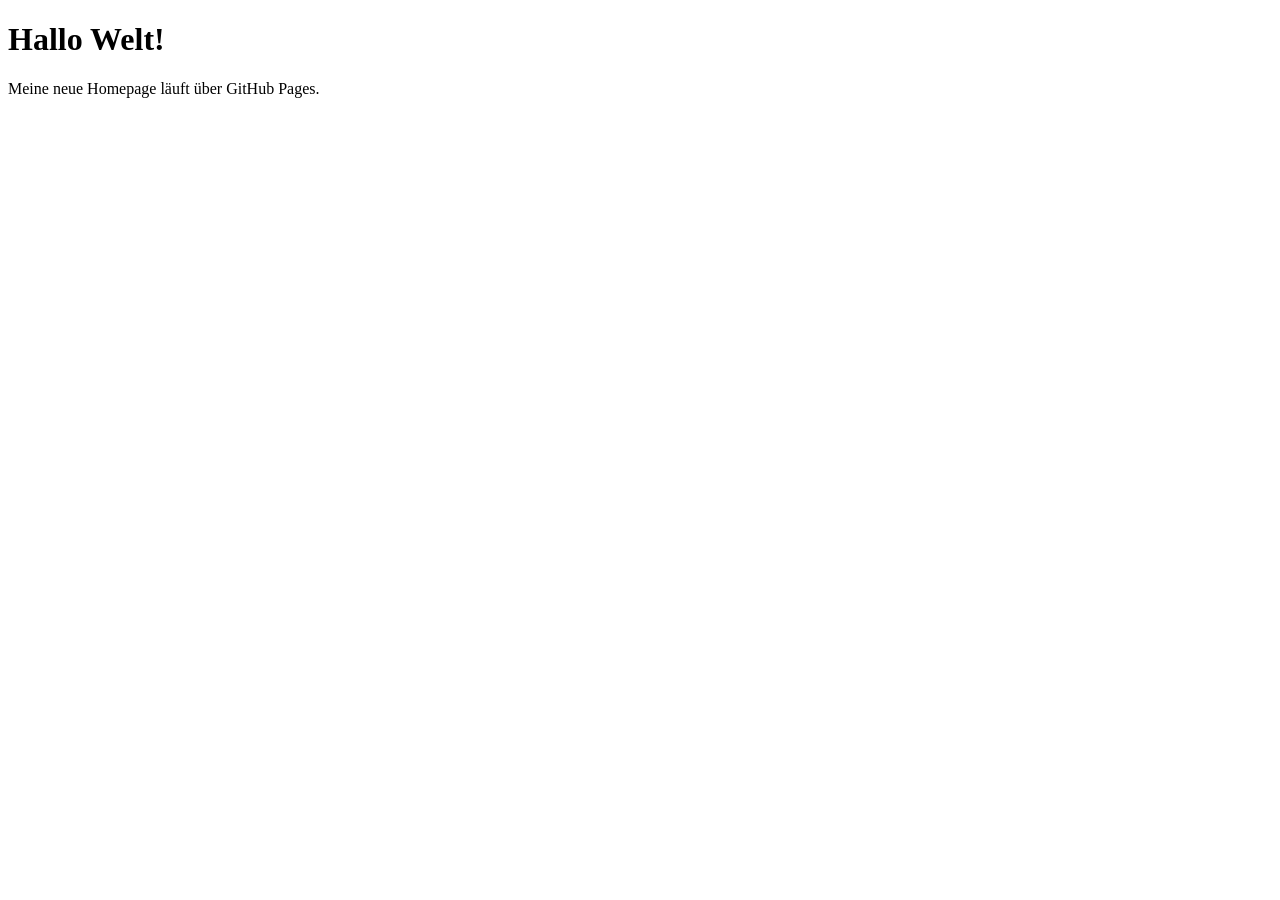
==== index.html @ a760af12 "Create index.html" ====
<!DOCTYPE html>
<html lang="de">
<head>
<meta charset="UTF-8">
<title>Meine Webseite</title>
</head>

<body>

<h1>Hallo Welt!</h1>

<p>Meine neue Homepage läuft über GitHub Pages.</p>

</body>
</html>
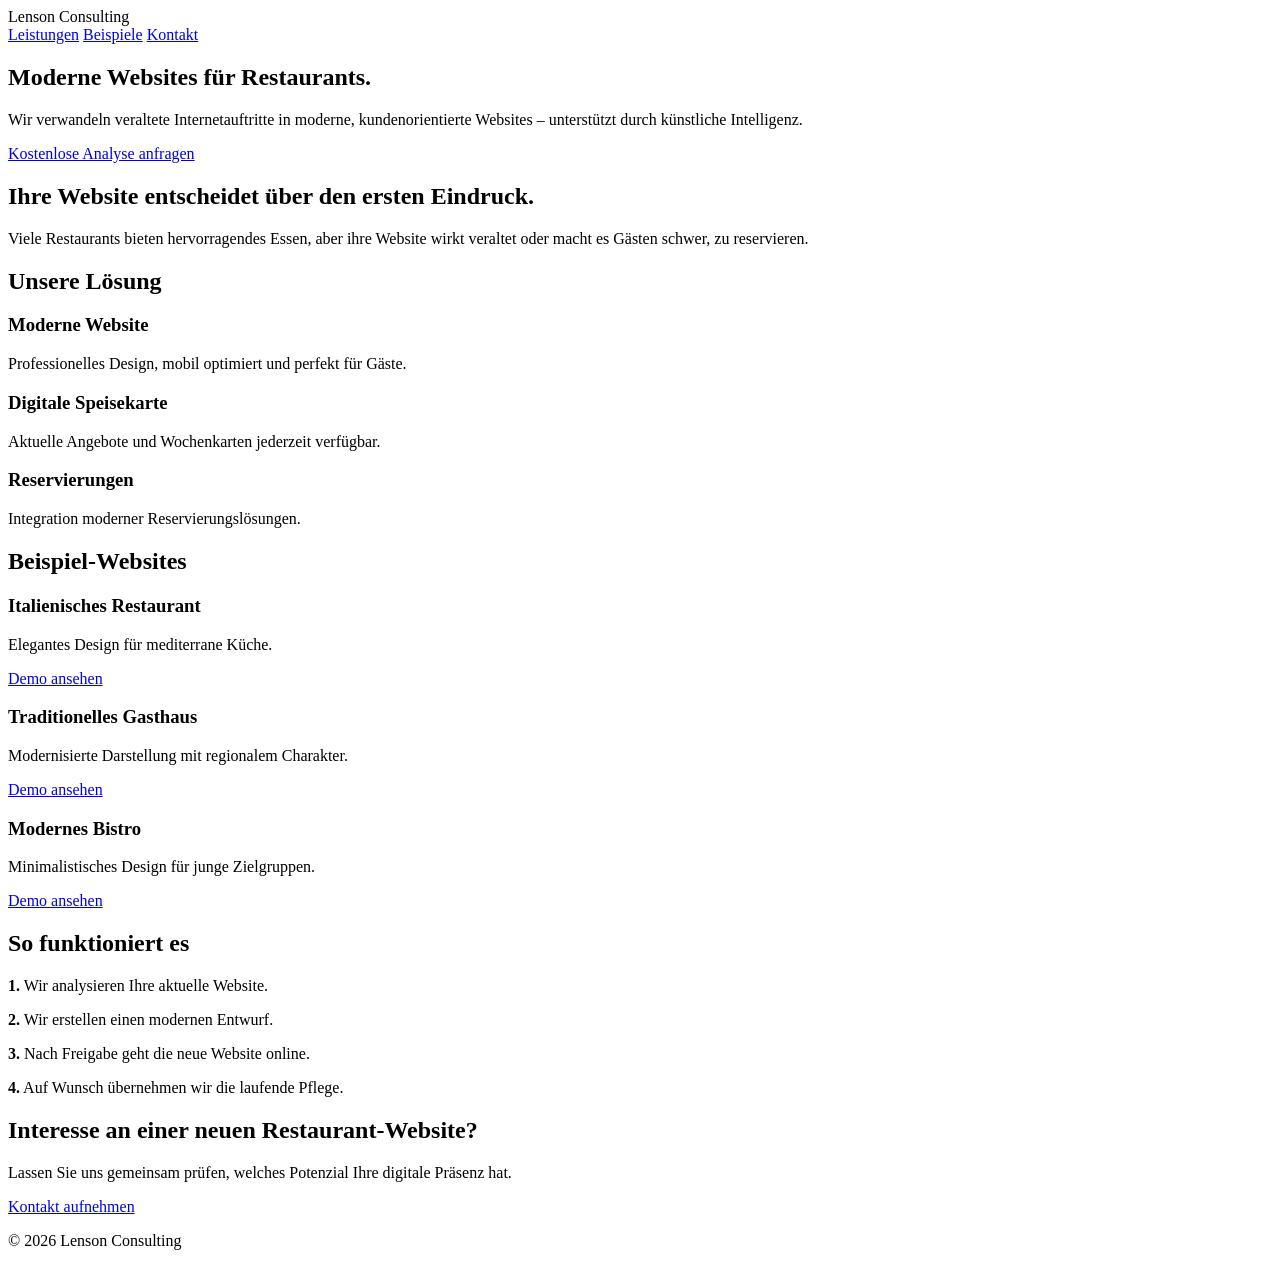
==== commit de7f5c8b: "Update index.html" ====
--- a/index.html
+++ b/index.html
@@ -1,15 +1,281 @@
 <!DOCTYPE html>
 <html lang="de">
+
 <head>
 <meta charset="UTF-8">
-<title>Meine Webseite</title>
+<meta name="viewport" content="width=device-width, initial-scale=1.0">
+
+<title>Lenson Consulting | Moderne Websites für Restaurants</title>
+
+<link rel="stylesheet" href="style.css">
+
 </head>
 
+
 <body>
 
-<h1>Hallo Welt!</h1>
-
-<p>Meine neue Homepage läuft über GitHub Pages.</p>
+<header>
+
+<nav>
+<div class="logo">
+Lenson Consulting
+</div>
+
+<div>
+<a href="#leistungen">Leistungen</a>
+<a href="#beispiele">Beispiele</a>
+<a href="#kontakt">Kontakt</a>
+</div>
+
+</nav>
+
+
+<section class="hero">
+
+<h1>
+Moderne Websites für Restaurants.
+</h1>
+
+<p>
+Wir verwandeln veraltete Internetauftritte in moderne,
+kundenorientierte Websites – unterstützt durch künstliche Intelligenz.
+</p>
+
+
+<a class="button" href="#kontakt">
+Kostenlose Analyse anfragen
+</a>
+
+</section>
+
+</header>
+
+
+
+<section class="problem">
+
+<h2>
+Ihre Website entscheidet über den ersten Eindruck.
+</h2>
+
+<p>
+Viele Restaurants bieten hervorragendes Essen,
+aber ihre Website wirkt veraltet oder macht es Gästen schwer,
+zu reservieren.
+</p>
+
+</section>
+
+
+
+<section id="leistungen">
+
+
+<h2>
+Unsere Lösung
+</h2>
+
+
+<div class="cards">
+
+<div>
+<h3>
+Moderne Website
+</h3>
+
+<p>
+Professionelles Design, mobil optimiert und perfekt für Gäste.
+</p>
+
+</div>
+
+
+<div>
+
+<h3>
+Digitale Speisekarte
+</h3>
+
+<p>
+Aktuelle Angebote und Wochenkarten jederzeit verfügbar.
+</p>
+
+</div>
+
+
+
+<div>
+
+<h3>
+Reservierungen
+</h3>
+
+<p>
+Integration moderner Reservierungslösungen.
+</p>
+
+</div>
+
+
+
+</div>
+
+</section>
+
+
+
+
+
+<section id="beispiele">
+
+<h2>
+Beispiel-Websites
+</h2>
+
+
+<div class="templates">
+
+
+<div class="template">
+
+<h3>
+Italienisches Restaurant
+</h3>
+
+<p>
+Elegantes Design für mediterrane Küche.
+</p>
+
+<a href="#">
+Demo ansehen
+</a>
+
+</div>
+
+
+
+<div class="template">
+
+<h3>
+Traditionelles Gasthaus
+</h3>
+
+<p>
+Modernisierte Darstellung mit regionalem Charakter.
+</p>
+
+<a href="#">
+Demo ansehen
+</a>
+
+</div>
+
+
+
+
+<div class="template">
+
+<h3>
+Modernes Bistro
+</h3>
+
+<p>
+Minimalistisches Design für junge Zielgruppen.
+</p>
+
+<a href="#">
+Demo ansehen
+</a>
+
+</div>
+
+
+</div>
+
+</section>
+
+
+
+
+
+
+<section>
+
+<h2>
+So funktioniert es
+</h2>
+
+
+<div class="steps">
+
+
+<p>
+<strong>1.</strong>
+Wir analysieren Ihre aktuelle Website.
+</p>
+
+
+<p>
+<strong>2.</strong>
+Wir erstellen einen modernen Entwurf.
+</p>
+
+
+<p>
+<strong>3.</strong>
+Nach Freigabe geht die neue Website online.
+</p>
+
+
+<p>
+<strong>4.</strong>
+Auf Wunsch übernehmen wir die laufende Pflege.
+</p>
+
+
+</div>
+
+
+</section>
+
+
+
+
+<section id="kontakt" class="contact">
+
+
+<h2>
+Interesse an einer neuen Restaurant-Website?
+</h2>
+
+
+<p>
+Lassen Sie uns gemeinsam prüfen,
+welches Potenzial Ihre digitale Präsenz hat.
+</p>
+
+
+<a class="button"
+href="mailto:kontakt@lensonconsulting.de">
+
+Kontakt aufnehmen
+
+</a>
+
+
+</section>
+
+
+
+<footer>
+
+<p>
+© 2026 Lenson Consulting
+</p>
+
+</footer>
+
 
 </body>
+
 </html>
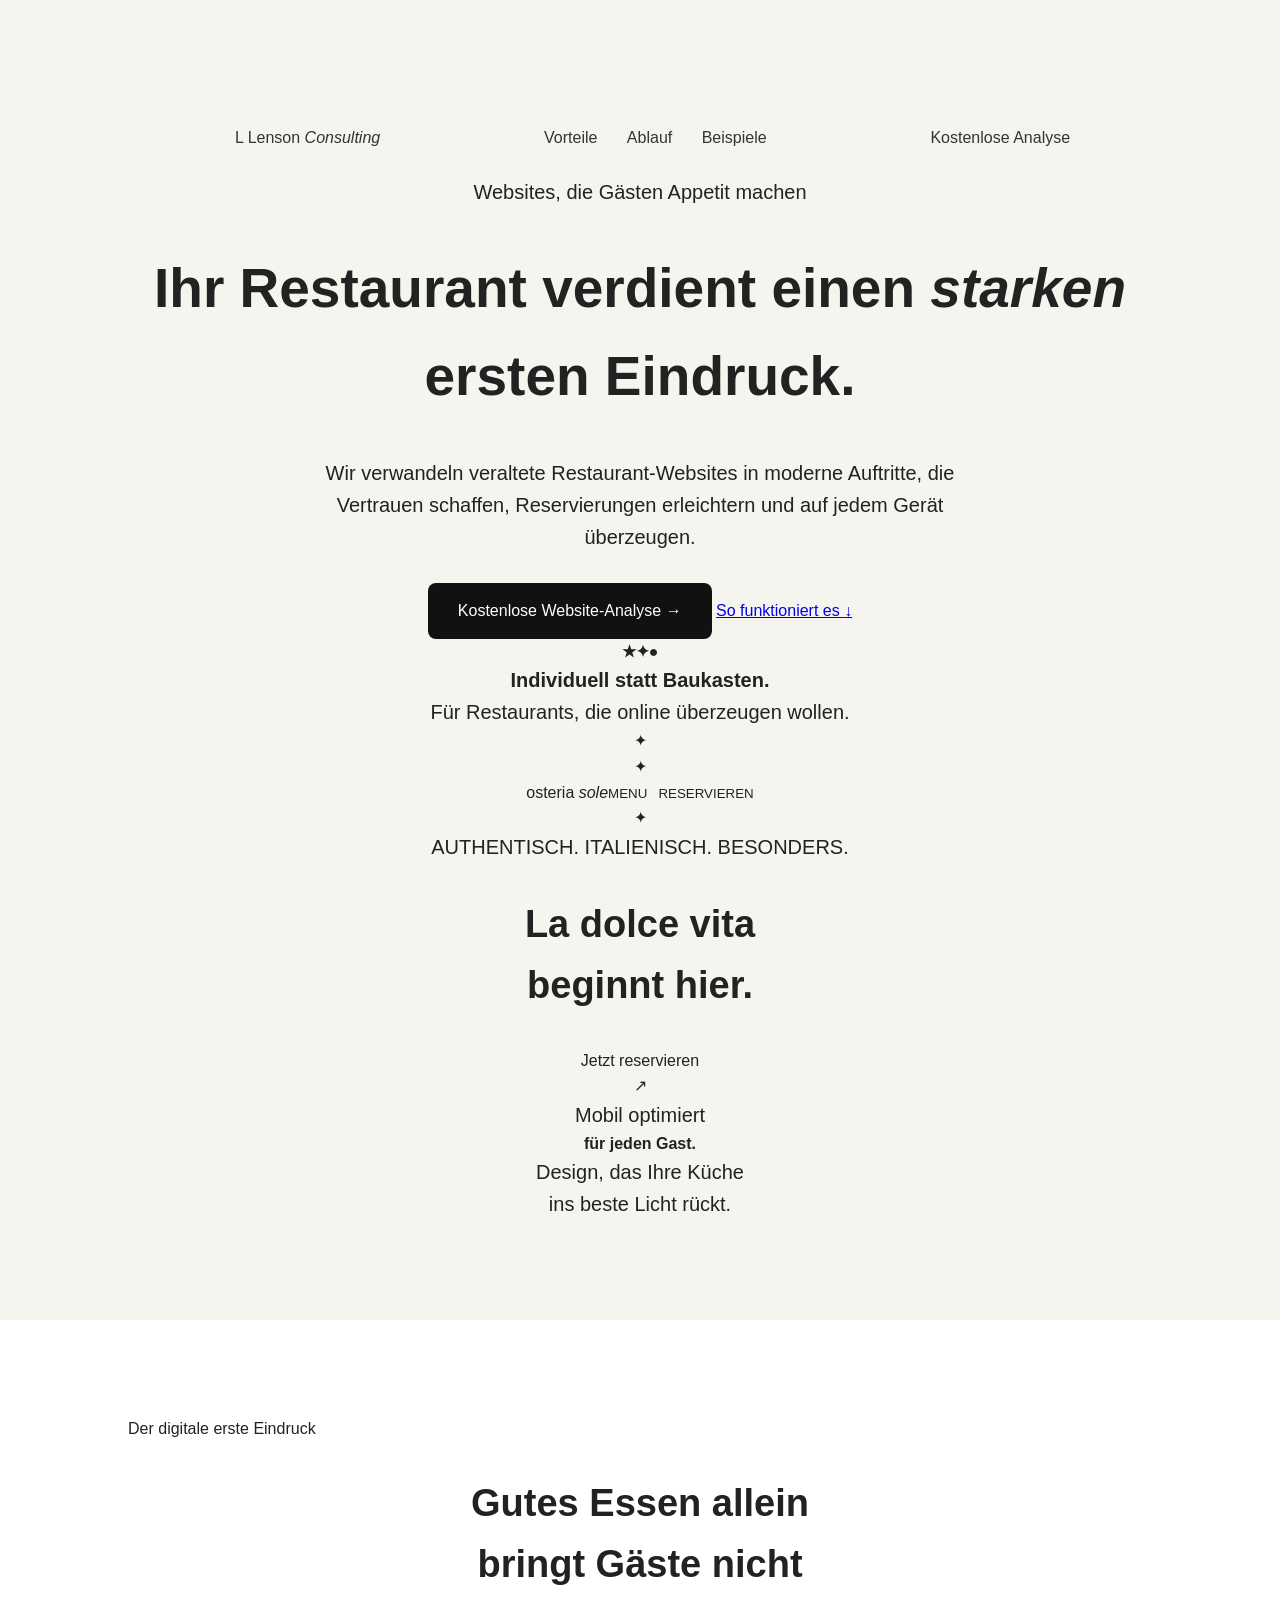
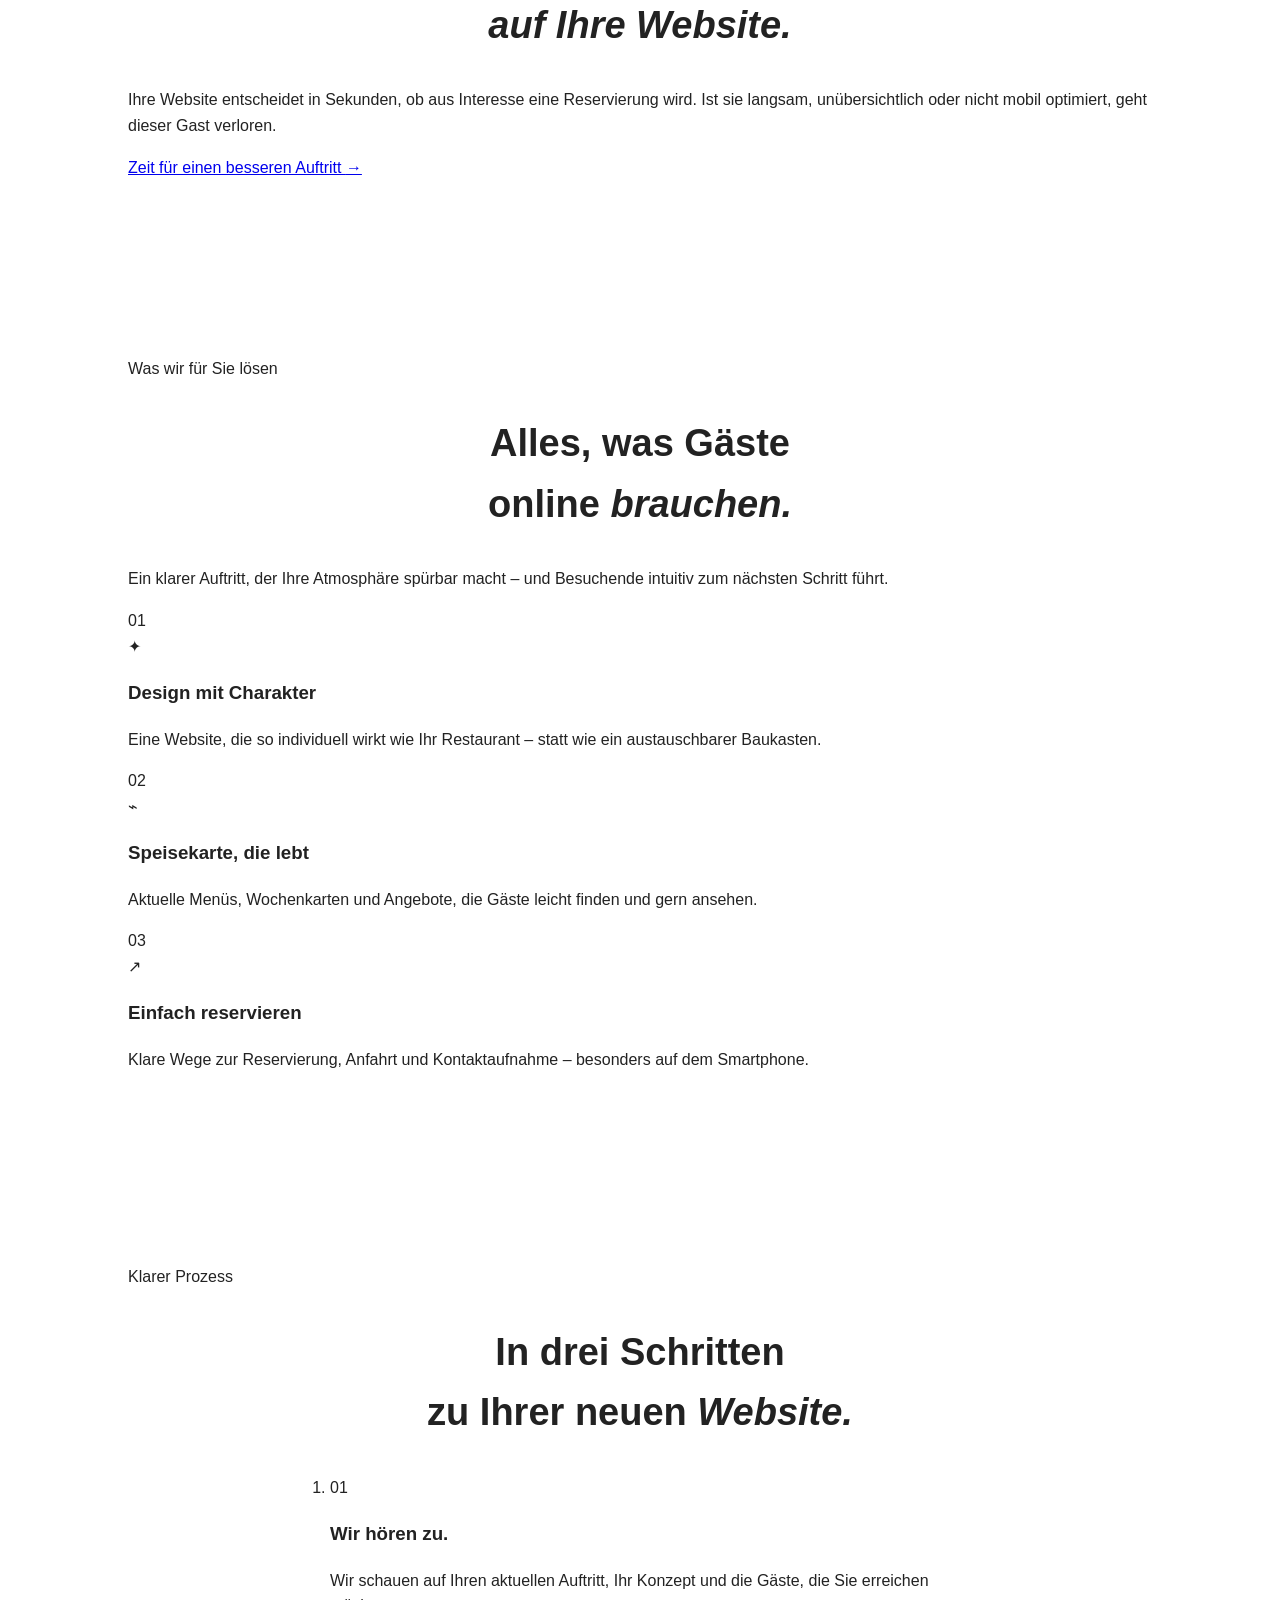
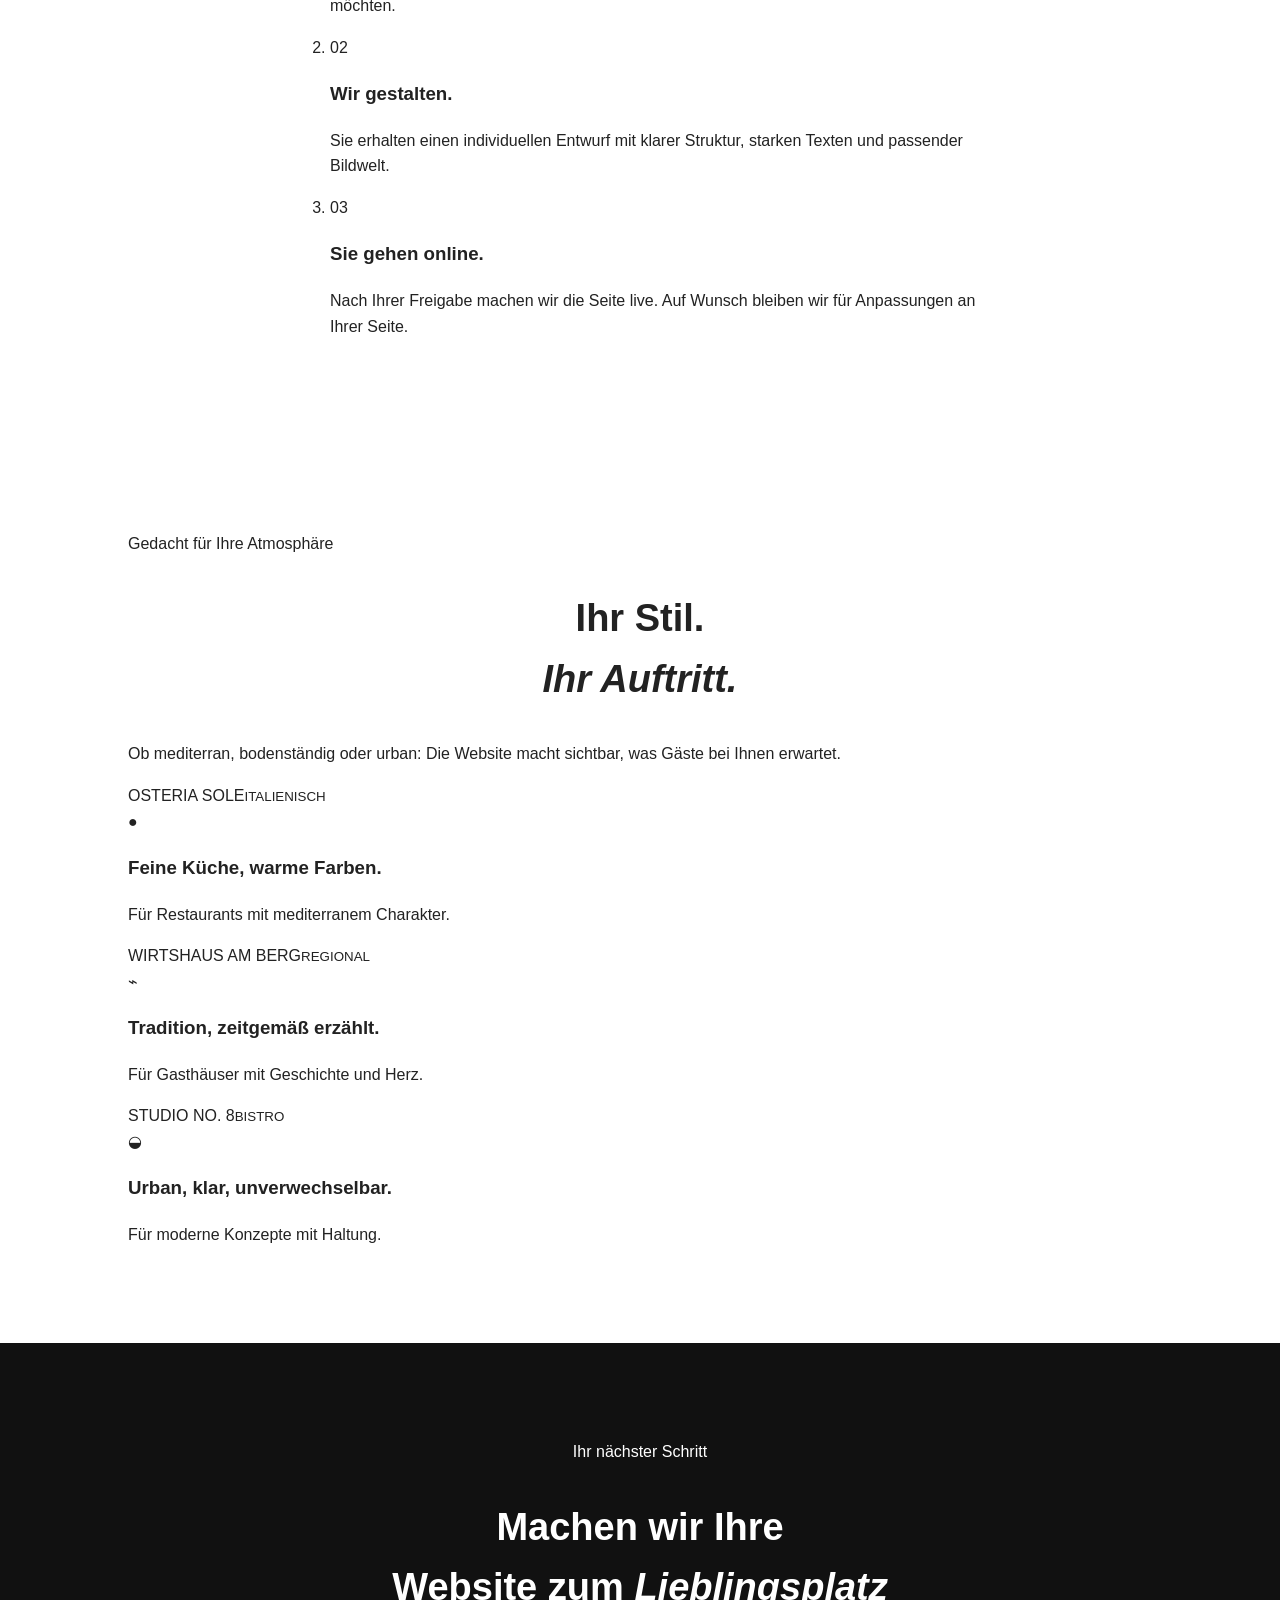
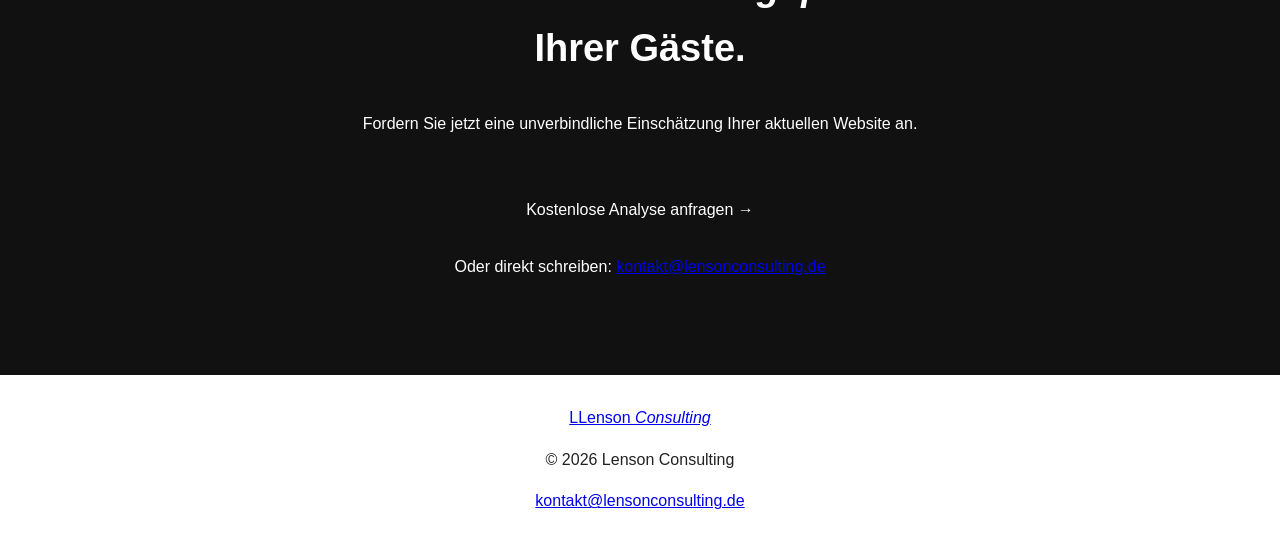
==== commit 0bdeb7c4: "Update index.html" ====
--- a/index.html
+++ b/index.html
@@ -1,281 +1,116 @@
-<!DOCTYPE html>
+<!doctype html>
 <html lang="de">
+  <head>
+    <meta charset="utf-8" />
+    <meta name="viewport" content="width=device-width, initial-scale=1" />
+    <meta
+      name="description"
+      content="Lenson Consulting gestaltet moderne Restaurant-Websites, die Appetit machen und Gäste zur Reservierung führen."
+    />
+    <title>Lenson Consulting | Websites für Restaurants</title>
+    <link rel="preconnect" href="https://fonts.googleapis.com" />
+    <link rel="preconnect" href="https://fonts.gstatic.com" crossorigin />
+    <link
+      href="https://fonts.googleapis.com/css2?family=DM+Sans:wght@400;500;600;700&family=Playfair+Display:wght@600;700&display=swap"
+      rel="stylesheet"
+    />
+    <link rel="stylesheet" href="style.css" />
+  </head>
+  <body>
+    <header class="hero" id="top">
+      <nav class="nav container" aria-label="Hauptnavigation">
+        <a class="brand" href="#top" aria-label="Lenson Consulting – Startseite">
+          <span class="brand-mark">L</span>
+          <span>Lenson <em>Consulting</em></span>
+        </a>
+        <div class="nav-links">
+          <a href="#vorteile">Vorteile</a>
+          <a href="#ablauf">Ablauf</a>
+          <a href="#beispiele">Beispiele</a>
+        </div>
+        <a class="nav-cta" href="#kontakt">Kostenlose Analyse</a>
+      </nav>
 
-<head>
-<meta charset="UTF-8">
-<meta name="viewport" content="width=device-width, initial-scale=1.0">
+      <div class="hero-grid container">
+        <div class="hero-copy">
+          <p class="eyebrow"><span></span> Websites, die Gästen Appetit machen</p>
+          <h1>Ihr Restaurant verdient einen <i>starken</i> ersten Eindruck.</h1>
+          <p class="intro">
+            Wir verwandeln veraltete Restaurant-Websites in moderne Auftritte, die
+            Vertrauen schaffen, Reservierungen erleichtern und auf jedem Gerät überzeugen.
+          </p>
+          <div class="hero-actions">
+            <a class="button button-primary" href="#kontakt">Kostenlose Website-Analyse <span>→</span></a>
+            <a class="text-link" href="#ablauf">So funktioniert es <span>↓</span></a>
+          </div>
+          <div class="trust-row">
+            <div class="avatars" aria-hidden="true"><b>★</b><b>✦</b><b>●</b></div>
+            <p><strong>Individuell statt Baukasten.</strong><br />Für Restaurants, die online überzeugen wollen.</p>
+          </div>
+        </div>
 
-<title>Lenson Consulting | Moderne Websites für Restaurants</title>
+        <div class="hero-visual" aria-label="Beispiel einer modernen Restaurant-Website">
+          <div class="sun"></div>
+          <div class="leaf leaf-one">✦</div>
+          <div class="leaf leaf-two">✦</div>
+          <div class="site-preview">
+            <div class="preview-nav"><span>osteria <i>sole</i></span><small>MENU&nbsp;&nbsp; RESERVIEREN</small></div>
+            <div class="preview-photo"><div class="plate"></div><div class="herb">✦</div></div>
+            <div class="preview-copy"><p>AUTHENTISCH. ITALIENISCH. BESONDERS.</p><h2>La dolce vita<br />beginnt hier.</h2><a>Jetzt reservieren</a></div>
+          </div>
+          <div class="floating-card"><span class="card-icon">↗</span><p>Mobil optimiert</p><strong>für jeden Gast.</strong></div>
+          <p class="visual-caption">Design, das Ihre Küche<br />ins beste Licht rückt.</p>
+        </div>
+      </div>
+    </header>
 
-<link rel="stylesheet" href="style.css">
+    <main>
+      <section class="problem-section container">
+        <p class="eyebrow centered"><span></span> Der digitale erste Eindruck</p>
+        <div class="problem-grid">
+          <h2>Gutes Essen allein<br />bringt Gäste nicht<br /><i>auf Ihre Website.</i></h2>
+          <div>
+            <p class="large-copy">Ihre Website entscheidet in Sekunden, ob aus Interesse eine Reservierung wird. Ist sie langsam, unübersichtlich oder nicht mobil optimiert, geht dieser Gast verloren.</p>
+            <a class="inline-link" href="#vorteile">Zeit für einen besseren Auftritt <span>→</span></a>
+          </div>
+        </div>
+      </section>
 
-</head>
+      <section class="services" id="vorteile">
+        <div class="container">
+          <div class="section-heading"><div><p class="eyebrow"><span></span> Was wir für Sie lösen</p><h2>Alles, was Gäste<br />online <i>brauchen.</i></h2></div><p>Ein klarer Auftritt, der Ihre Atmosphäre spürbar macht – und Besuchende intuitiv zum nächsten Schritt führt.</p></div>
+          <div class="service-grid">
+            <article class="service-card accent"><span class="number">01</span><div class="service-icon">✦</div><h3>Design mit Charakter</h3><p>Eine Website, die so individuell wirkt wie Ihr Restaurant – statt wie ein austauschbarer Baukasten.</p></article>
+            <article class="service-card"><span class="number">02</span><div class="service-icon">⌁</div><h3>Speisekarte, die lebt</h3><p>Aktuelle Menüs, Wochenkarten und Angebote, die Gäste leicht finden und gern ansehen.</p></article>
+            <article class="service-card"><span class="number">03</span><div class="service-icon">↗</div><h3>Einfach reservieren</h3><p>Klare Wege zur Reservierung, Anfahrt und Kontaktaufnahme – besonders auf dem Smartphone.</p></article>
+          </div>
+        </div>
+      </section>
 
+      <section class="process container" id="ablauf">
+        <div class="process-intro"><p class="eyebrow"><span></span> Klarer Prozess</p><h2>In drei Schritten<br />zu Ihrer neuen <i>Website.</i></h2></div>
+        <ol class="steps">
+          <li><span>01</span><div><h3>Wir hören zu.</h3><p>Wir schauen auf Ihren aktuellen Auftritt, Ihr Konzept und die Gäste, die Sie erreichen möchten.</p></div></li>
+          <li><span>02</span><div><h3>Wir gestalten.</h3><p>Sie erhalten einen individuellen Entwurf mit klarer Struktur, starken Texten und passender Bildwelt.</p></div></li>
+          <li><span>03</span><div><h3>Sie gehen online.</h3><p>Nach Ihrer Freigabe machen wir die Seite live. Auf Wunsch bleiben wir für Anpassungen an Ihrer Seite.</p></div></li>
+        </ol>
+      </section>
 
-<body>
+      <section class="showcase" id="beispiele">
+        <div class="container"><div class="showcase-heading"><div><p class="eyebrow"><span></span> Gedacht für Ihre Atmosphäre</p><h2>Ihr Stil.<br /><i>Ihr Auftritt.</i></h2></div><p>Ob mediterran, bodenständig oder urban: Die Website macht sichtbar, was Gäste bei Ihnen erwartet.</p></div>
+          <div class="example-grid">
+            <article class="example warm"><div class="example-top"><span>OSTERIA SOLE</span><small>ITALIENISCH</small></div><div class="example-art pasta">●</div><h3>Feine Küche, warme Farben.</h3><p>Für Restaurants mit mediterranem Charakter.</p></article>
+            <article class="example dark"><div class="example-top"><span>WIRTSHAUS AM BERG</span><small>REGIONAL</small></div><div class="example-art mountain">⌁</div><h3>Tradition, zeitgemäß erzählt.</h3><p>Für Gasthäuser mit Geschichte und Herz.</p></article>
+            <article class="example green"><div class="example-top"><span>STUDIO NO. 8</span><small>BISTRO</small></div><div class="example-art glass">◒</div><h3>Urban, klar, unverwechselbar.</h3><p>Für moderne Konzepte mit Haltung.</p></article>
+          </div>
+        </div>
+      </section>
 
-<header>
+      <section class="contact" id="kontakt">
+        <div class="contact-inner container"><p class="eyebrow light"><span></span> Ihr nächster Schritt</p><h2>Machen wir Ihre<br />Website zum <i>Lieblingsplatz</i><br />Ihrer Gäste.</h2><p>Fordern Sie jetzt eine unverbindliche Einschätzung Ihrer aktuellen Website an.</p><a class="button button-light" href="mailto:kontakt@lensonconsulting.de?subject=Kostenlose%20Website-Analyse">Kostenlose Analyse anfragen <span>→</span></a><p class="contact-note">Oder direkt schreiben: <a href="mailto:kontakt@lensonconsulting.de">kontakt@lensonconsulting.de</a></p></div>
+      </section>
+    </main>
 
-<nav>
-<div class="logo">
-Lenson Consulting
-</div>
-
-<div>
-<a href="#leistungen">Leistungen</a>
-<a href="#beispiele">Beispiele</a>
-<a href="#kontakt">Kontakt</a>
-</div>
-
-</nav>
-
-
-<section class="hero">
-
-<h1>
-Moderne Websites für Restaurants.
-</h1>
-
-<p>
-Wir verwandeln veraltete Internetauftritte in moderne,
-kundenorientierte Websites – unterstützt durch künstliche Intelligenz.
-</p>
-
-
-<a class="button" href="#kontakt">
-Kostenlose Analyse anfragen
-</a>
-
-</section>
-
-</header>
-
-
-
-<section class="problem">
-
-<h2>
-Ihre Website entscheidet über den ersten Eindruck.
-</h2>
-
-<p>
-Viele Restaurants bieten hervorragendes Essen,
-aber ihre Website wirkt veraltet oder macht es Gästen schwer,
-zu reservieren.
-</p>
-
-</section>
-
-
-
-<section id="leistungen">
-
-
-<h2>
-Unsere Lösung
-</h2>
-
-
-<div class="cards">
-
-<div>
-<h3>
-Moderne Website
-</h3>
-
-<p>
-Professionelles Design, mobil optimiert und perfekt für Gäste.
-</p>
-
-</div>
-
-
-<div>
-
-<h3>
-Digitale Speisekarte
-</h3>
-
-<p>
-Aktuelle Angebote und Wochenkarten jederzeit verfügbar.
-</p>
-
-</div>
-
-
-
-<div>
-
-<h3>
-Reservierungen
-</h3>
-
-<p>
-Integration moderner Reservierungslösungen.
-</p>
-
-</div>
-
-
-
-</div>
-
-</section>
-
-
-
-
-
-<section id="beispiele">
-
-<h2>
-Beispiel-Websites
-</h2>
-
-
-<div class="templates">
-
-
-<div class="template">
-
-<h3>
-Italienisches Restaurant
-</h3>
-
-<p>
-Elegantes Design für mediterrane Küche.
-</p>
-
-<a href="#">
-Demo ansehen
-</a>
-
-</div>
-
-
-
-<div class="template">
-
-<h3>
-Traditionelles Gasthaus
-</h3>
-
-<p>
-Modernisierte Darstellung mit regionalem Charakter.
-</p>
-
-<a href="#">
-Demo ansehen
-</a>
-
-</div>
-
-
-
-
-<div class="template">
-
-<h3>
-Modernes Bistro
-</h3>
-
-<p>
-Minimalistisches Design für junge Zielgruppen.
-</p>
-
-<a href="#">
-Demo ansehen
-</a>
-
-</div>
-
-
-</div>
-
-</section>
-
-
-
-
-
-
-<section>
-
-<h2>
-So funktioniert es
-</h2>
-
-
-<div class="steps">
-
-
-<p>
-<strong>1.</strong>
-Wir analysieren Ihre aktuelle Website.
-</p>
-
-
-<p>
-<strong>2.</strong>
-Wir erstellen einen modernen Entwurf.
-</p>
-
-
-<p>
-<strong>3.</strong>
-Nach Freigabe geht die neue Website online.
-</p>
-
-
-<p>
-<strong>4.</strong>
-Auf Wunsch übernehmen wir die laufende Pflege.
-</p>
-
-
-</div>
-
-
-</section>
-
-
-
-
-<section id="kontakt" class="contact">
-
-
-<h2>
-Interesse an einer neuen Restaurant-Website?
-</h2>
-
-
-<p>
-Lassen Sie uns gemeinsam prüfen,
-welches Potenzial Ihre digitale Präsenz hat.
-</p>
-
-
-<a class="button"
-href="mailto:kontakt@lensonconsulting.de">
-
-Kontakt aufnehmen
-
-</a>
-
-
-</section>
-
-
-
-<footer>
-
-<p>
-© 2026 Lenson Consulting
-</p>
-
-</footer>
-
-
-</body>
-
+    <footer class="footer container"><a class="brand" href="#top"><span class="brand-mark">L</span><span>Lenson <em>Consulting</em></span></a><p>© 2026 Lenson Consulting</p><a href="mailto:kontakt@lensonconsulting.de">kontakt@lensonconsulting.de</a></footer>
+  </body>
 </html>
--- a/style.css
+++ b/style.css
@@ -0,0 +1,182 @@
+* {
+box-sizing:border-box;
+}
+
+
+body {
+
+font-family:
+Arial, Helvetica, sans-serif;
+
+margin:0;
+
+color:#222;
+
+line-height:1.6;
+
+}
+
+
+
+nav {
+
+display:flex;
+
+justify-content:space-between;
+
+padding:25px 8%;
+
+}
+
+
+nav a {
+
+margin-left:25px;
+
+text-decoration:none;
+
+color:#333;
+
+}
+
+
+
+.logo {
+
+font-weight:bold;
+
+font-size:22px;
+
+}
+
+
+
+.hero {
+
+padding:100px 10%;
+
+text-align:center;
+
+background:#f6f4ef;
+
+}
+
+
+
+.hero h1 {
+
+font-size:55px;
+
+}
+
+
+
+.hero p {
+
+max-width:700px;
+
+margin:auto;
+
+font-size:20px;
+
+}
+
+
+
+.button {
+
+display:inline-block;
+
+margin-top:30px;
+
+padding:15px 30px;
+
+background:#111;
+
+color:white;
+
+text-decoration:none;
+
+border-radius:8px;
+
+}
+
+
+
+section {
+
+padding:80px 10%;
+
+}
+
+
+
+h2 {
+
+font-size:38px;
+
+text-align:center;
+
+}
+
+
+
+.cards,
+.templates {
+
+display:flex;
+
+gap:30px;
+
+justify-content:center;
+
+margin-top:40px;
+
+}
+
+
+
+.cards div,
+.template {
+
+padding:30px;
+
+border-radius:15px;
+
+background:#fafafa;
+
+flex:1;
+
+}
+
+
+
+.steps {
+
+max-width:700px;
+
+margin:auto;
+
+}
+
+
+
+.contact {
+
+background:#111;
+
+color:white;
+
+text-align:center;
+
+}
+
+
+
+footer {
+
+padding:30px;
+
+text-align:center;
+
+}
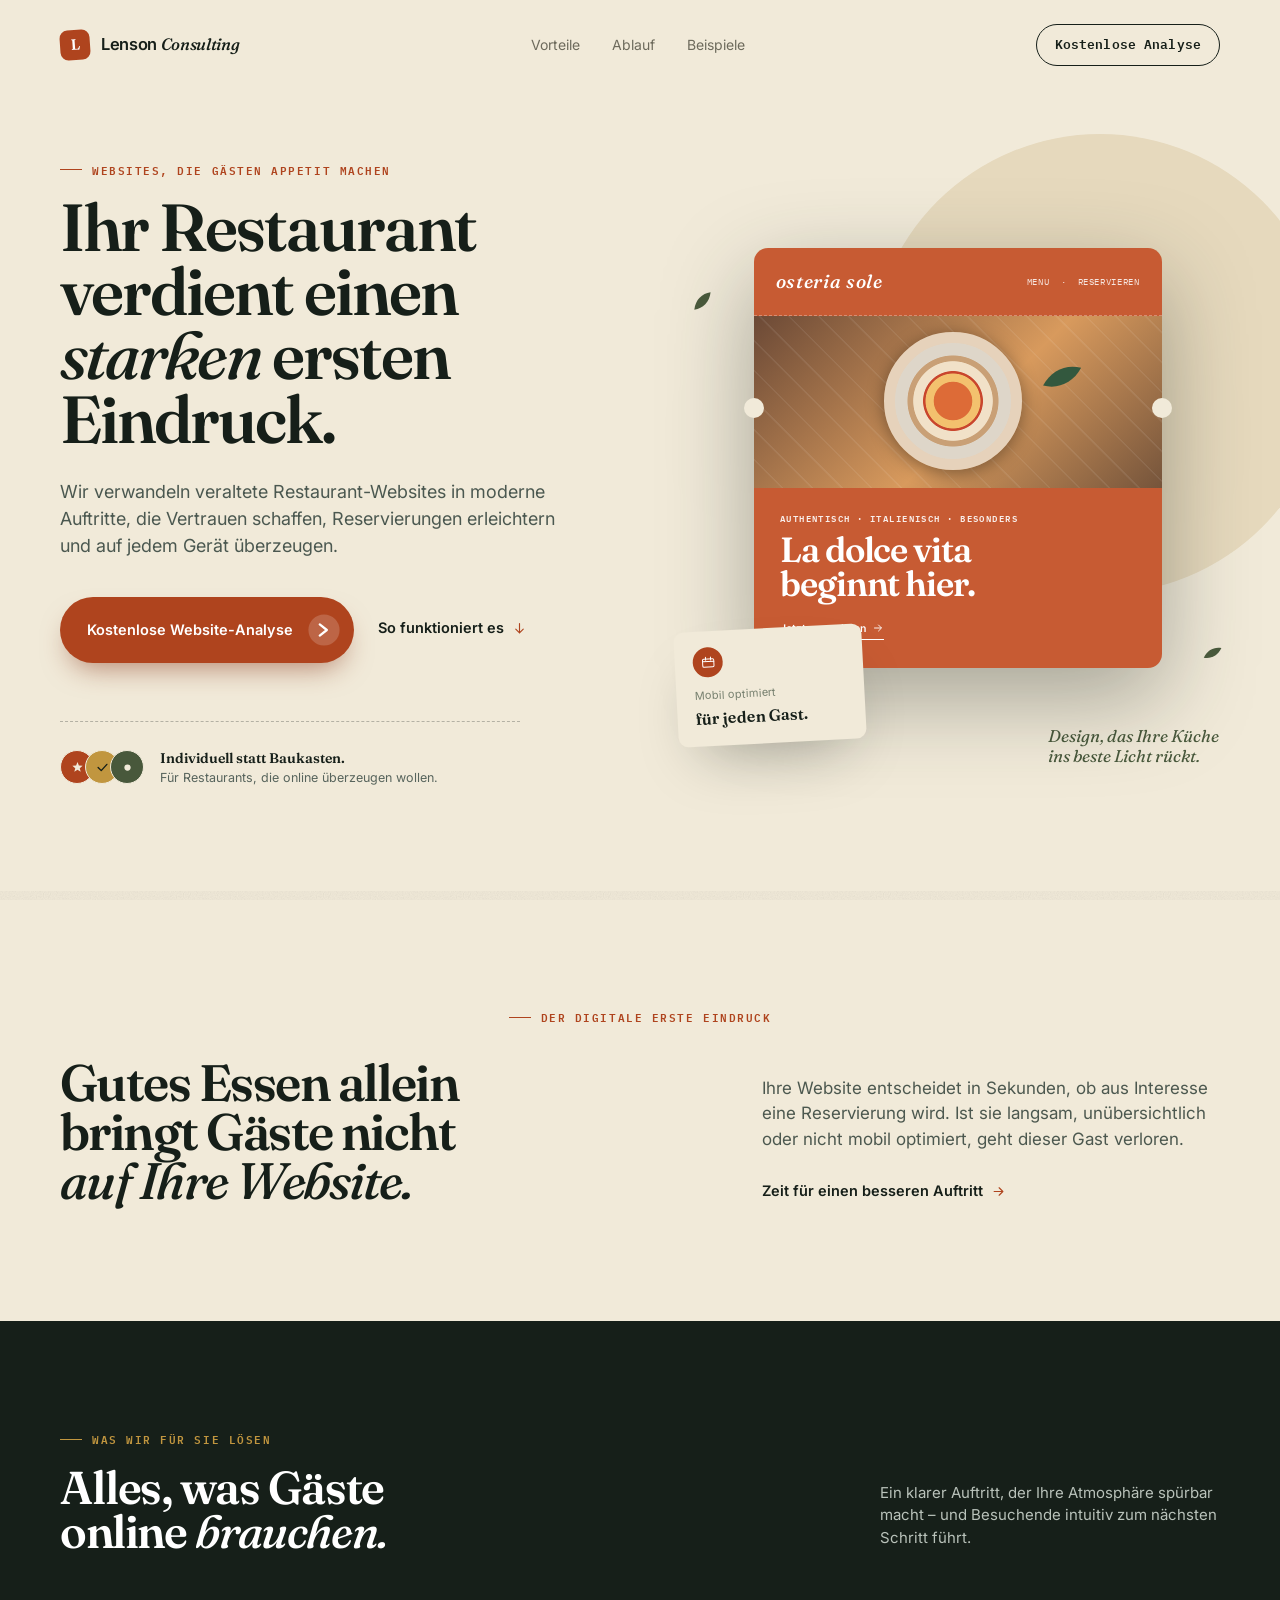
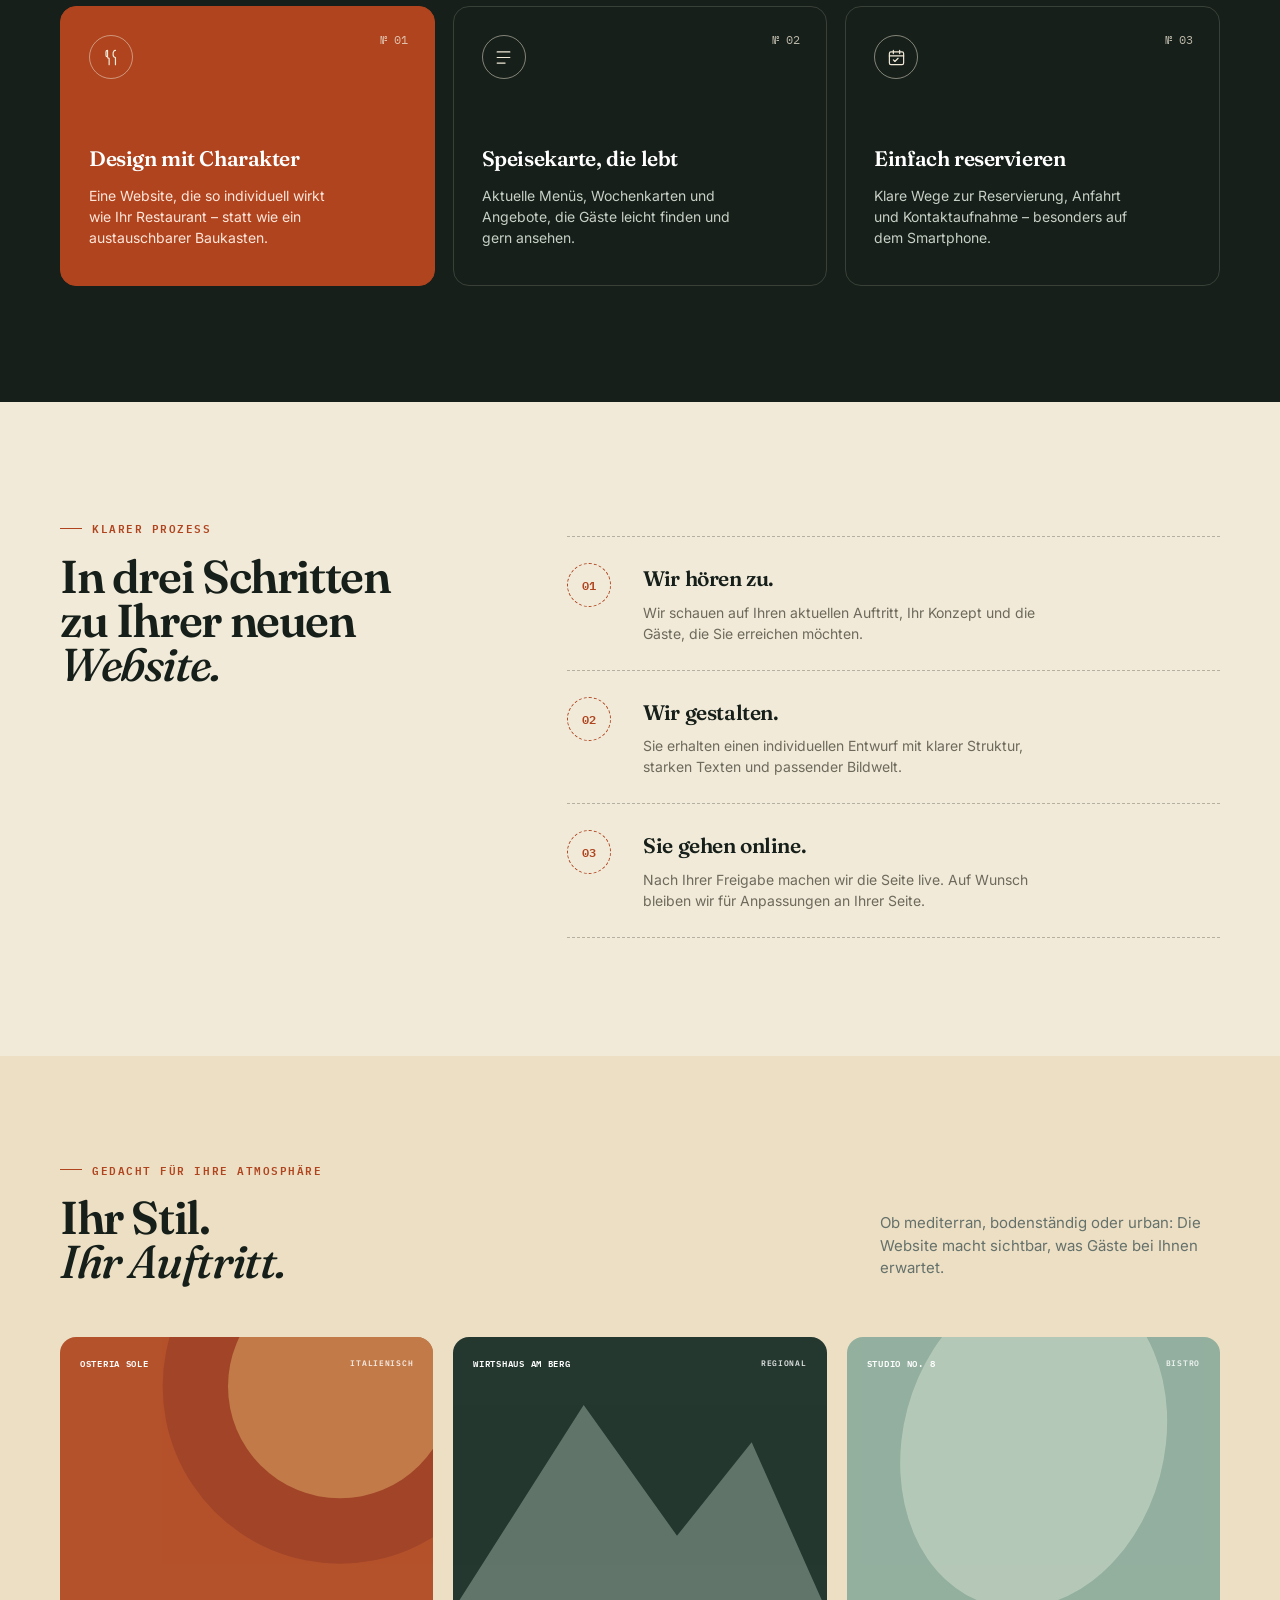
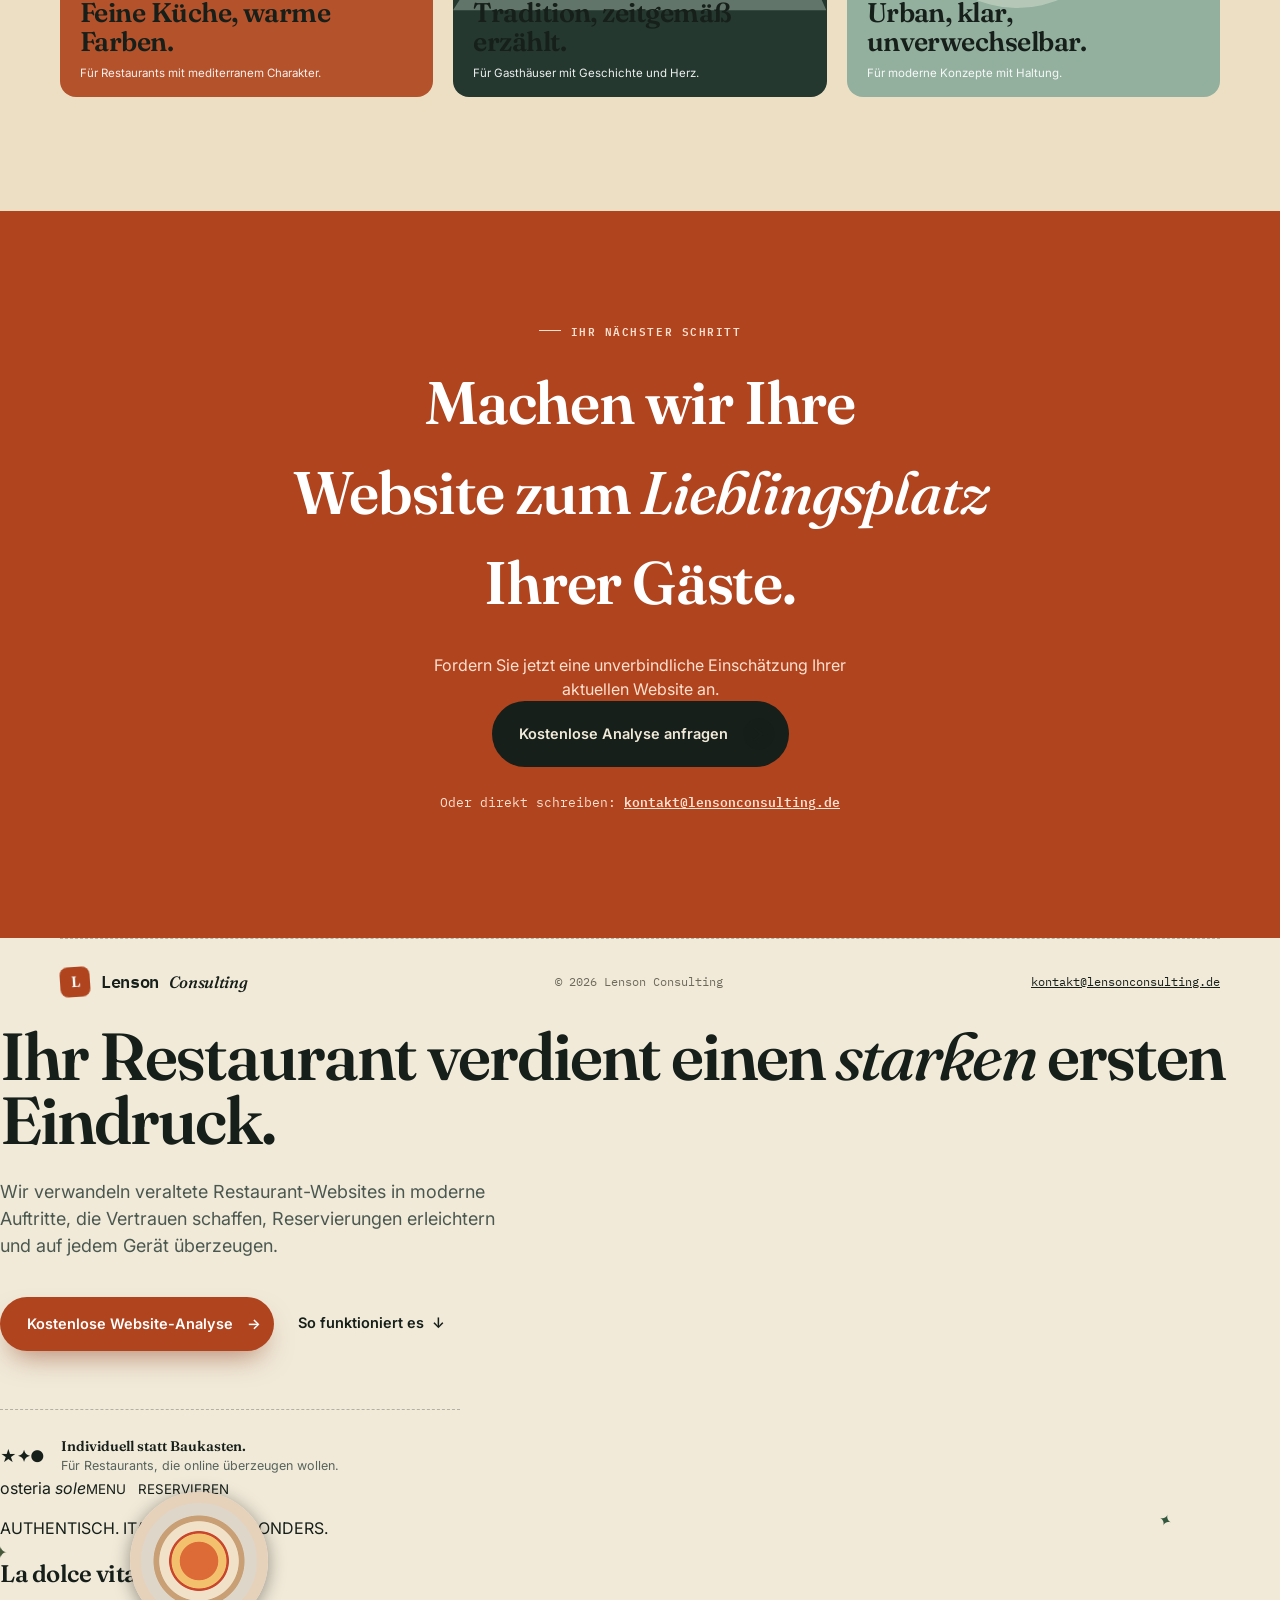
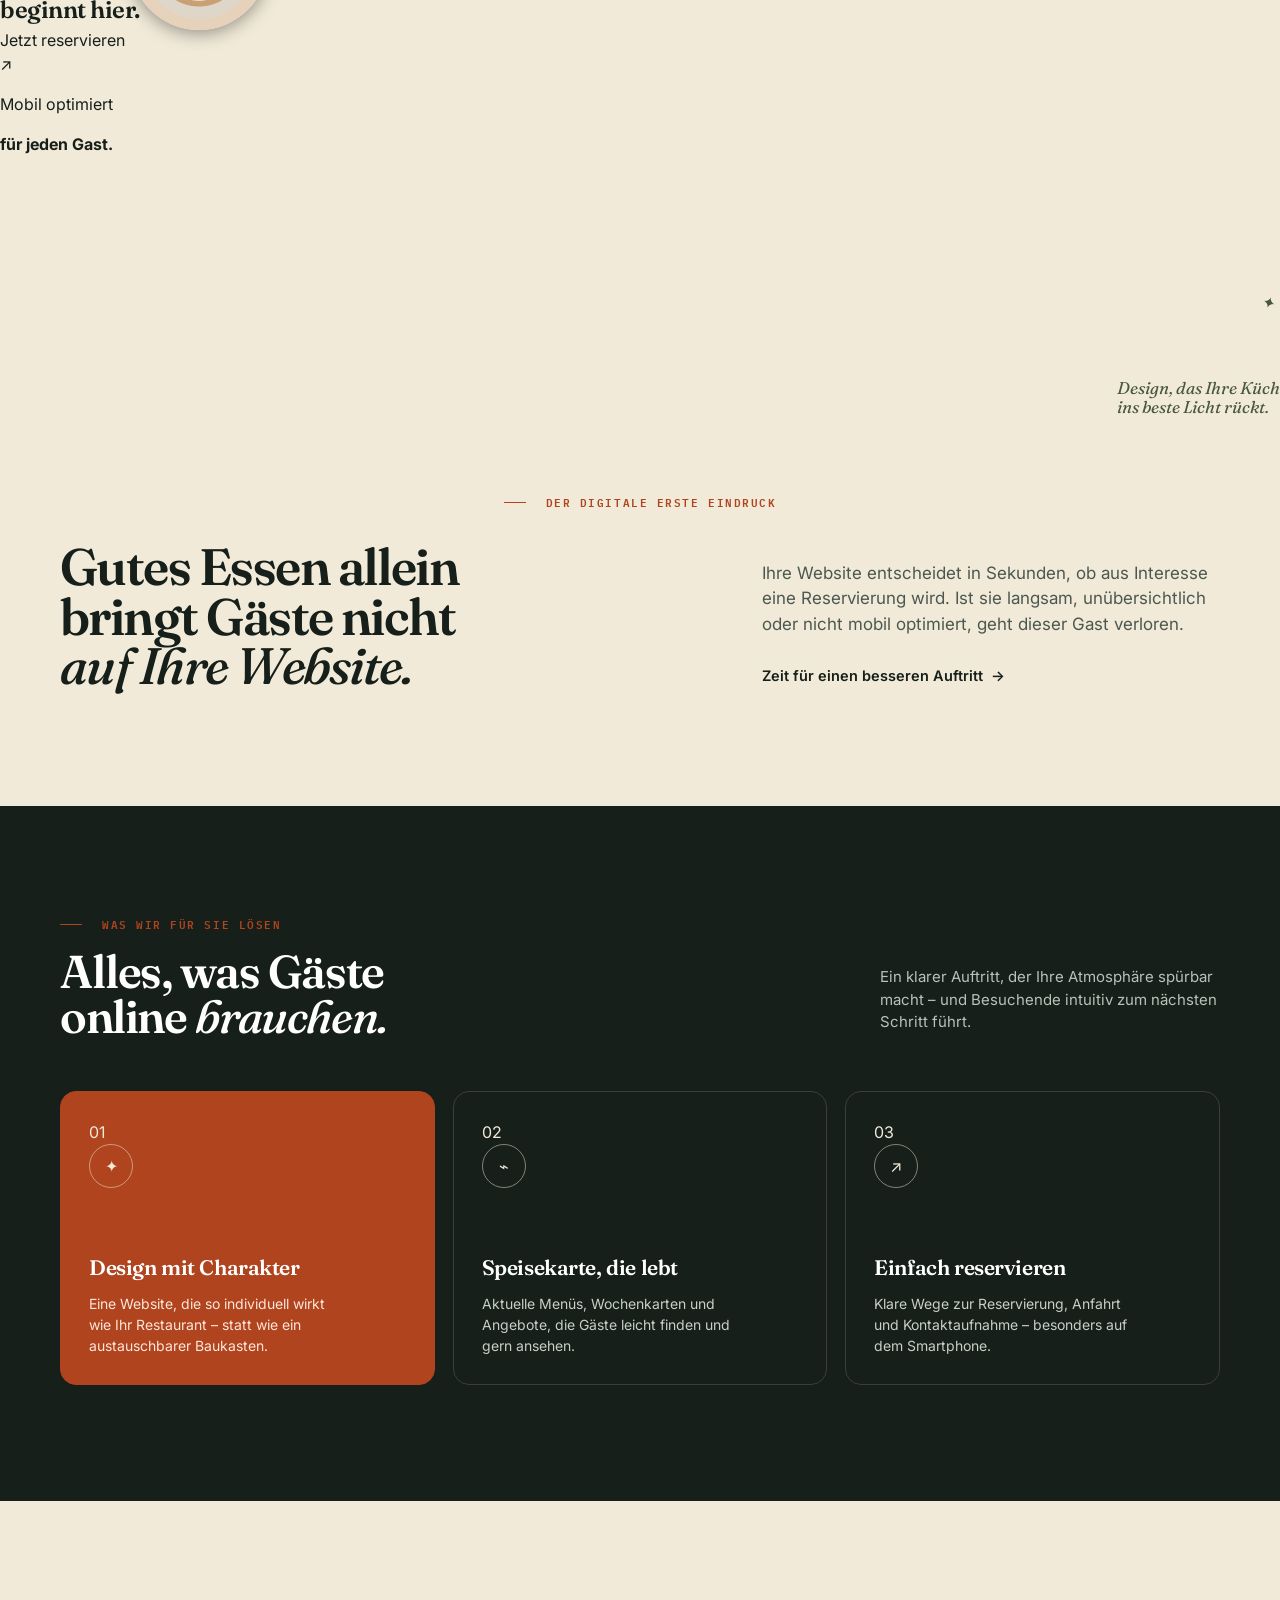
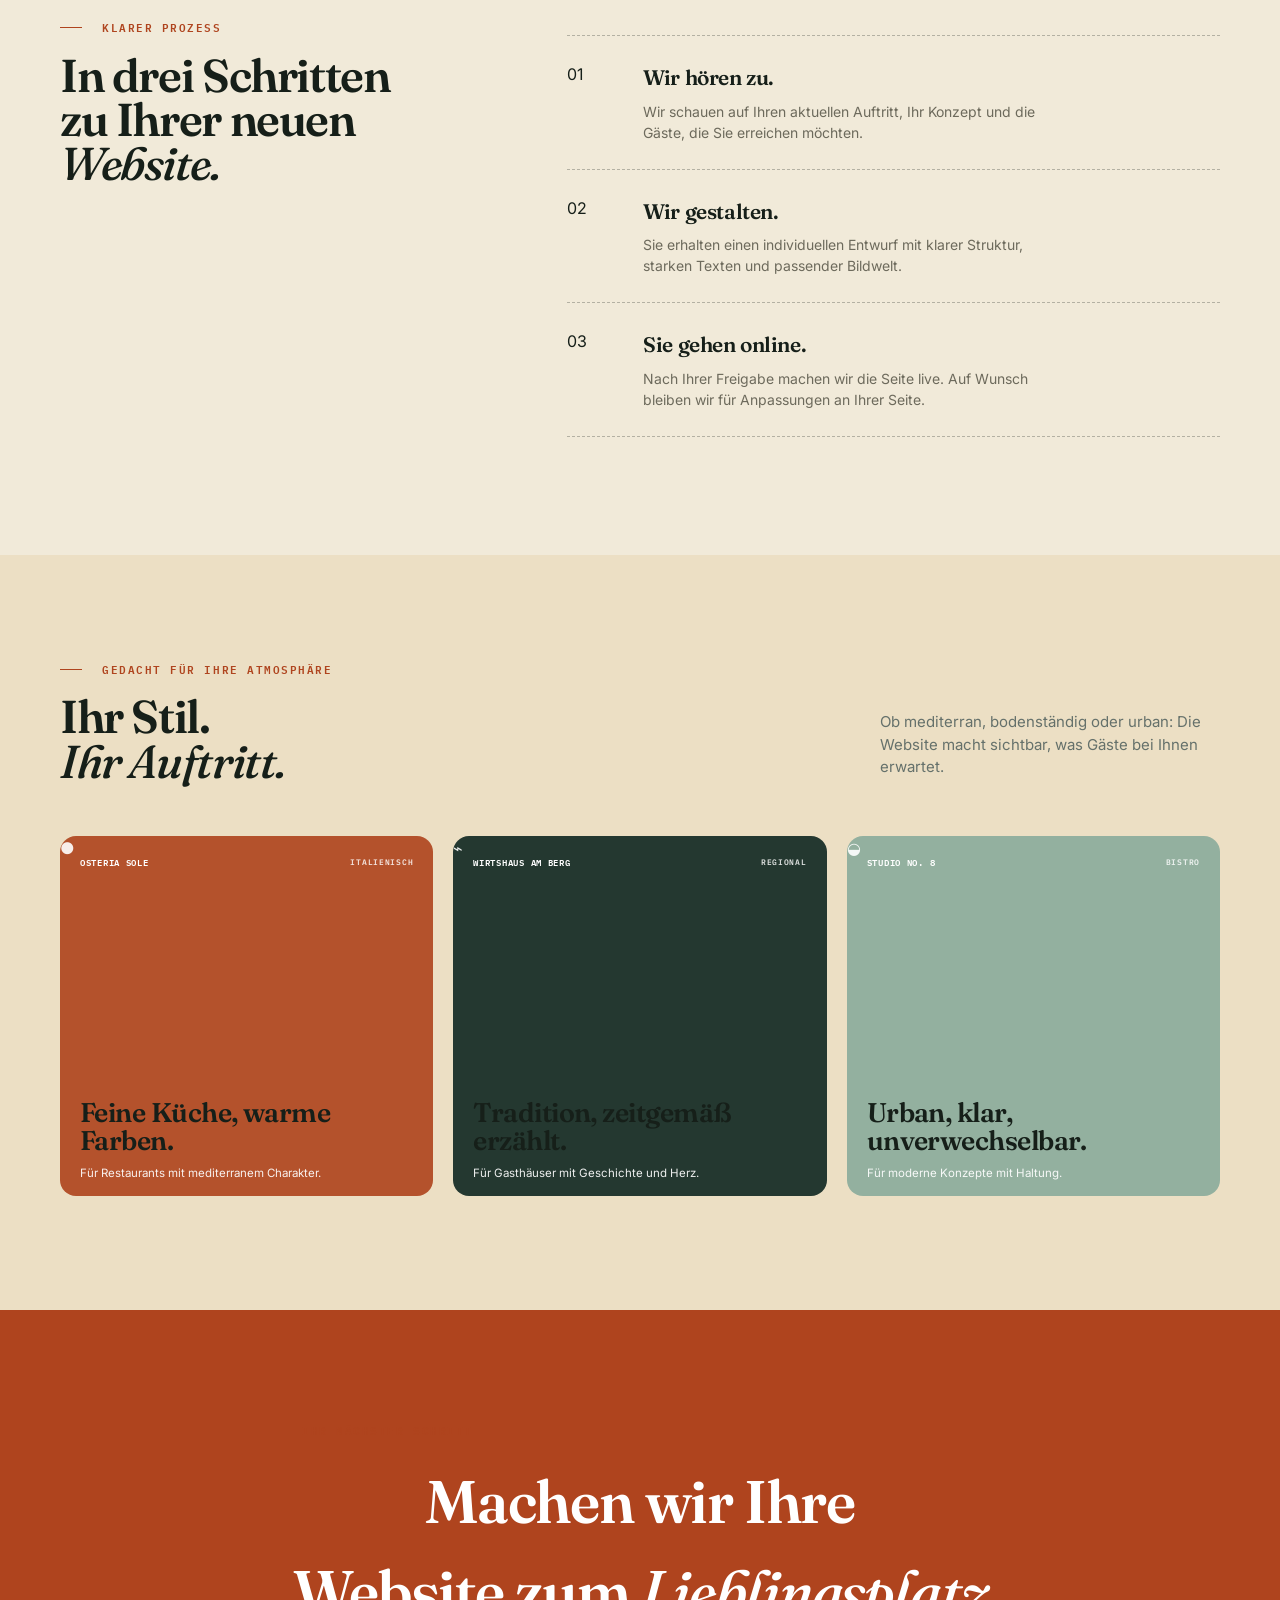
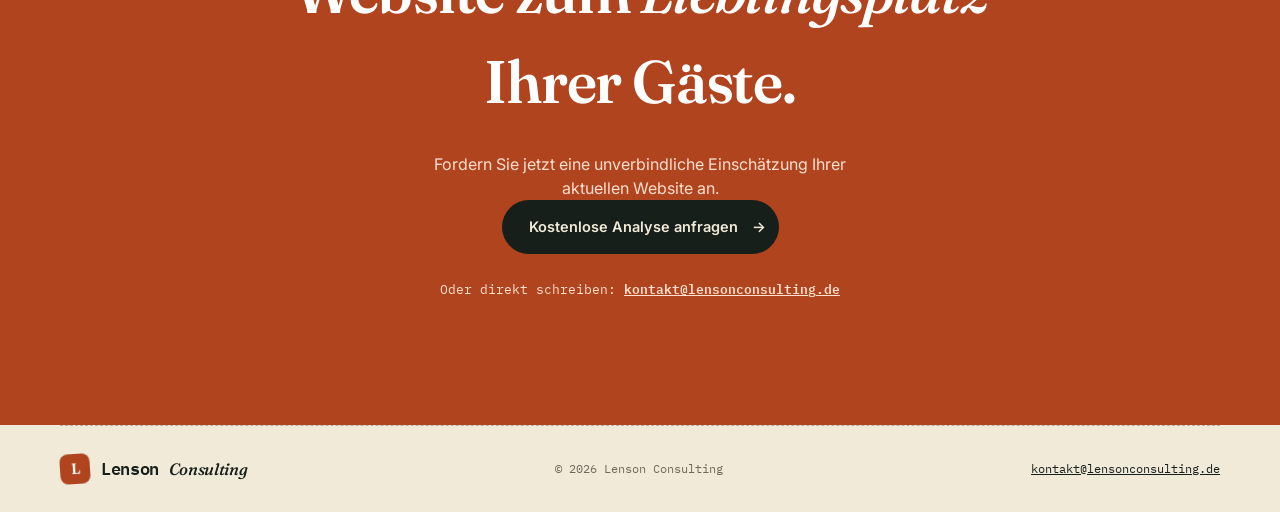
==== commit 23bd9440: "Update index.html" ====
--- a/index.html
+++ b/index.html
@@ -11,7 +11,7 @@
     <link rel="preconnect" href="https://fonts.googleapis.com" />
     <link rel="preconnect" href="https://fonts.gstatic.com" crossorigin />
     <link
-      href="https://fonts.googleapis.com/css2?family=DM+Sans:wght@400;500;600;700&family=Playfair+Display:wght@600;700&display=swap"
+      href="https://fonts.googleapis.com/css2?family=Fraunces:ital,opsz,wght@0,9..144,340;0,9..144,600;1,9..144,500&family=Inter:wght@400;500;600;700&family=IBM+Plex+Mono:wght@500;600&display=swap"
       rel="stylesheet"
     />
     <link rel="stylesheet" href="style.css" />
@@ -32,9 +32,216 @@
       </nav>
 
       <div class="hero-grid container">
-        <div class="hero-copy">
-          <p class="eyebrow"><span></span> Websites, die Gästen Appetit machen</p>
+        <div class="hero-copy" data-reveal>
+          <p class="eyebrow">Websites, die Gästen Appetit machen</p>
           <h1>Ihr Restaurant verdient einen <i>starken</i> ersten Eindruck.</h1>
+          <p class="intro">
+            Wir verwandeln veraltete Restaurant-Websites in moderne Auftritte, die
+            Vertrauen schaffen, Reservierungen erleichtern und auf jedem Gerät überzeugen.
+          </p>
+          <div class="hero-actions">
+            <a class="button button-primary" href="#kontakt">
+              Kostenlose Website-Analyse
+              <svg viewBox="0 0 24 24" fill="none"><circle cx="12" cy="12" r="11" fill="rgba(255,255,255,.18)"/><path d="M9 8l5 4-5 4" stroke="#fff" stroke-width="1.6" stroke-linecap="round" stroke-linejoin="round"/></svg>
+            </a>
+            <a class="text-link" href="#ablauf">
+              So funktioniert es
+              <svg viewBox="0 0 24 24" fill="none"><path d="M12 4v15M6 13l6 6 6-6" stroke="currentColor" stroke-width="1.8" stroke-linecap="round" stroke-linejoin="round"/></svg>
+            </a>
+          </div>
+          <div class="trust-row">
+            <div class="stamp-badges" aria-hidden="true">
+              <span><svg viewBox="0 0 24 24" fill="none"><path d="M12 3l2.2 5.6 6 .5-4.6 3.9 1.5 5.9-5.1-3.3-5.1 3.3 1.5-5.9-4.6-3.9 6-.5z" fill="currentColor"/></svg></span>
+              <span><svg viewBox="0 0 24 24" fill="none"><path d="M5 12l5 5L19 7" stroke="currentColor" stroke-width="2.2" stroke-linecap="round" stroke-linejoin="round"/></svg></span>
+              <span><svg viewBox="0 0 24 24" fill="none"><circle cx="12" cy="12" r="5" fill="currentColor"/></svg></span>
+            </div>
+            <p><strong>Individuell statt Baukasten.</strong><br />Für Restaurants, die online überzeugen wollen.</p>
+          </div>
+        </div>
+
+        <div class="hero-visual" aria-label="Beispiel einer modernen Restaurant-Website" data-reveal>
+          <div class="backdrop-ring"></div>
+          <svg class="leaf leaf-one" viewBox="0 0 24 24" fill="none"><path d="M4 20c8-1 14-7 15-16-8 1-14 7-15 16z" fill="currentColor"/></svg>
+          <svg class="leaf leaf-two" viewBox="0 0 24 24" fill="none"><path d="M4 20c8-1 14-7 15-16-8 1-14 7-15 16z" fill="currentColor"/></svg>
+
+          <div class="ticket">
+            <span class="ticket-notch"></span>
+            <span class="ticket-notch right"></span>
+            <div class="ticket-body">
+              <div class="ticket-nav">
+                <span>osteria <i>sole</i></span>
+                <small>MENU&nbsp;&nbsp;·&nbsp;&nbsp;RESERVIEREN</small>
+              </div>
+              <div class="ticket-photo">
+                <div class="plate"></div>
+                <svg class="herb" viewBox="0 0 24 24" fill="none"><path d="M4 20c8-1 14-7 15-16-8 1-14 7-15 16z" fill="currentColor"/></svg>
+              </div>
+              <div class="ticket-copy">
+                <p>AUTHENTISCH · ITALIENISCH · BESONDERS</p>
+                <h2>La dolce vita<br />beginnt hier.</h2>
+                <a href="#">
+                  Jetzt reservieren
+                  <svg viewBox="0 0 24 24" fill="none" width="12" height="12"><path d="M5 12h13M13 6l6 6-6 6" stroke="#fff" stroke-width="1.8" stroke-linecap="round" stroke-linejoin="round"/></svg>
+                </a>
+              </div>
+            </div>
+          </div>
+
+          <div class="stamp-card">
+            <span class="icon-badge">
+              <svg viewBox="0 0 24 24" fill="none"><rect x="3" y="6" width="18" height="13" rx="2" stroke="currentColor" stroke-width="1.6"/><path d="M3 10h18M8 3v5M16 3v5" stroke="currentColor" stroke-width="1.6" stroke-linecap="round"/></svg>
+            </span>
+            <p>Mobil optimiert</p>
+            <strong>für jeden Gast.</strong>
+          </div>
+          <p class="visual-caption">Design, das Ihre Küche ins beste Licht rückt.</p>
+        </div>
+      </div>
+    </header>
+
+    <main>
+      <section class="problem-section container" data-reveal>
+        <p class="eyebrow centered">Der digitale erste Eindruck</p>
+        <div class="problem-grid">
+          <h2>Gutes Essen allein<br />bringt Gäste nicht<br /><i>auf Ihre Website.</i></h2>
+          <div>
+            <p class="large-copy">Ihre Website entscheidet in Sekunden, ob aus Interesse eine Reservierung wird. Ist sie langsam, unübersichtlich oder nicht mobil optimiert, geht dieser Gast verloren.</p>
+            <a class="inline-link" href="#vorteile">
+              Zeit für einen besseren Auftritt
+              <svg viewBox="0 0 24 24" fill="none"><path d="M5 12h13M13 6l6 6-6 6" stroke="currentColor" stroke-width="1.8" stroke-linecap="round" stroke-linejoin="round"/></svg>
+            </a>
+          </div>
+        </div>
+      </section>
+
+      <section class="services torn-top" id="vorteile">
+        <div class="container">
+          <div class="section-heading" data-reveal>
+            <div>
+              <p class="eyebrow on-dark">Was wir für Sie lösen</p>
+              <h2>Alles, was Gäste<br />online <i>brauchen.</i></h2>
+            </div>
+            <p>Ein klarer Auftritt, der Ihre Atmosphäre spürbar macht – und Besuchende intuitiv zum nächsten Schritt führt.</p>
+          </div>
+          <div class="service-grid" data-reveal>
+            <article class="service-card accent">
+              <span class="ticket-number">№ 01</span>
+              <div class="service-icon">
+                <svg viewBox="0 0 24 24" fill="none"><path d="M7 3v8a2 2 0 002 2v8M7 3a2 2 0 00-2 2v4a2 2 0 002 2M17 3c-2 0-3 2-3 5s1 4 3 4v9" stroke="currentColor" stroke-width="1.5" stroke-linecap="round" stroke-linejoin="round"/></svg>
+              </div>
+              <h3>Design mit Charakter</h3>
+              <p>Eine Website, die so individuell wirkt wie Ihr Restaurant – statt wie ein austauschbarer Baukasten.</p>
+            </article>
+            <article class="service-card">
+              <span class="ticket-number">№ 02</span>
+              <div class="service-icon">
+                <svg viewBox="0 0 24 24" fill="none"><path d="M4 5h16M4 12h16M4 19h10" stroke="currentColor" stroke-width="1.5" stroke-linecap="round"/></svg>
+              </div>
+              <h3>Speisekarte, die lebt</h3>
+              <p>Aktuelle Menüs, Wochenkarten und Angebote, die Gäste leicht finden und gern ansehen.</p>
+            </article>
+            <article class="service-card">
+              <span class="ticket-number">№ 03</span>
+              <div class="service-icon">
+                <svg viewBox="0 0 24 24" fill="none"><rect x="3" y="5" width="18" height="16" rx="2" stroke="currentColor" stroke-width="1.5"/><path d="M3 10h18M8 3v4M16 3v4" stroke="currentColor" stroke-width="1.5" stroke-linecap="round"/><path d="M8 15l2 2 4-4" stroke="currentColor" stroke-width="1.5" stroke-linecap="round" stroke-linejoin="round"/></svg>
+              </div>
+              <h3>Einfach reservieren</h3>
+              <p>Klare Wege zur Reservierung, Anfahrt und Kontaktaufnahme – besonders auf dem Smartphone.</p>
+            </article>
+          </div>
+        </div>
+      </section>
+
+      <section class="process container" id="ablauf" data-reveal>
+        <div class="process-intro">
+          <p class="eyebrow">Klarer Prozess</p>
+          <h2>In drei Schritten<br />zu Ihrer neuen <i>Website.</i></h2>
+        </div>
+        <ol class="steps">
+          <li><span class="step-stamp">01</span><div><h3>Wir hören zu.</h3><p>Wir schauen auf Ihren aktuellen Auftritt, Ihr Konzept und die Gäste, die Sie erreichen möchten.</p></div></li>
+          <li><span class="step-stamp">02</span><div><h3>Wir gestalten.</h3><p>Sie erhalten einen individuellen Entwurf mit klarer Struktur, starken Texten und passender Bildwelt.</p></div></li>
+          <li><span class="step-stamp">03</span><div><h3>Sie gehen online.</h3><p>Nach Ihrer Freigabe machen wir die Seite live. Auf Wunsch bleiben wir für Anpassungen an Ihrer Seite.</p></div></li>
+        </ol>
+      </section>
+
+      <section class="showcase torn-top" id="beispiele">
+        <div class="container">
+          <div class="showcase-heading" data-reveal>
+            <div>
+              <p class="eyebrow">Gedacht für Ihre Atmosphäre</p>
+              <h2>Ihr Stil.<br /><i>Ihr Auftritt.</i></h2>
+            </div>
+            <p>Ob mediterran, bodenständig oder urban: Die Website macht sichtbar, was Gäste bei Ihnen erwartet.</p>
+          </div>
+          <div class="example-grid" data-reveal>
+            <article class="example warm">
+              <div class="example-top"><span>OSTERIA SOLE</span><small>ITALIENISCH</small></div>
+              <div class="example-art">
+                <svg viewBox="0 0 200 260" preserveAspectRatio="xMidYMid slice"><circle cx="150" cy="60" r="95" fill="#8e3825" opacity=".55"/><circle cx="150" cy="60" r="60" fill="#e7bb70" opacity=".5"/></svg>
+              </div>
+              <h3>Feine Küche, warme Farben.</h3>
+              <p>Für Restaurants mit mediterranem Charakter.</p>
+            </article>
+            <article class="example dark">
+              <div class="example-top"><span>WIRTSHAUS AM BERG</span><small>REGIONAL</small></div>
+              <div class="example-art">
+                <svg viewBox="0 0 200 260" preserveAspectRatio="xMidYMid slice"><polygon points="0,180 70,70 120,140 160,90 200,180" fill="#abc0b3" opacity=".5"/></svg>
+              </div>
+              <h3>Tradition, zeitgemäß erzählt.</h3>
+              <p>Für Gasthäuser mit Geschichte und Herz.</p>
+            </article>
+            <article class="example green">
+              <div class="example-top"><span>STUDIO NO. 8</span><small>BISTRO</small></div>
+              <div class="example-art">
+                <svg viewBox="0 0 200 260" preserveAspectRatio="xMidYMid slice"><ellipse cx="100" cy="90" rx="70" ry="90" fill="#e0e8d8" opacity=".5" transform="rotate(15 100 90)"/></svg>
+              </div>
+              <h3>Urban, klar, unverwechselbar.</h3>
+              <p>Für moderne Konzepte mit Haltung.</p>
+            </article>
+          </div>
+        </div>
+      </section>
+
+      <section class="contact torn-top" id="kontakt">
+        <div class="contact-inner container" data-reveal>
+          <p class="eyebrow on-rust centered">Ihr nächster Schritt</p>
+          <h2>Machen wir Ihre<br />Website zum <i>Lieblingsplatz</i><br />Ihrer Gäste.</h2>
+          <p>Fordern Sie jetzt eine unverbindliche Einschätzung Ihrer aktuellen Website an.</p>
+          <a class="button button-light" href="mailto:kontakt@lensonconsulting.de?subject=Kostenlose%20Website-Analyse">
+            Kostenlose Analyse anfragen
+            <svg viewBox="0 0 24 24" fill="none"><circle cx="12" cy="12" r="11" fill="rgba(22,31,25,.1)"/><path d="M9 8l5 4-5 4" stroke="var(--ink)" stroke-width="1.6" stroke-linecap="round" stroke-linejoin="round"/></svg>
+          </a>
+          <p class="contact-note">Oder direkt schreiben: <a href="mailto:kontakt@lensonconsulting.de">kontakt@lensonconsulting.de</a></p>
+        </div>
+      </section>
+    </main>
+
+    <footer class="footer container">
+      <a class="brand" href="#top"><span class="brand-mark">L</span><span>Lenson <em>Consulting</em></span></a>
+      <p>© 2026 Lenson Consulting</p>
+      <a href="mailto:kontakt@lensonconsulting.de">kontakt@lensonconsulting.de</a>
+    </footer>
+
+    <script>
+      if (!window.matchMedia('(prefers-reduced-motion: reduce)').matches) {
+        var els = document.querySelectorAll('[data-reveal]');
+        var io = new IntersectionObserver(function (entries) {
+          entries.forEach(function (e) {
+            if (e.isIntersecting) {
+              e.target.classList.add('is-visible');
+              io.unobserve(e.target);
+            }
+          });
+        }, { threshold: 0.15 });
+        els.forEach(function (el) { io.observe(el); });
+      } else {
+        document.querySelectorAll('[data-reveal]').forEach(function (el) {
+          el.classList.add('is-visible');
+        });
+      }
+    </script>
+  </body>
+</html>          <h1>Ihr Restaurant verdient einen <i>starken</i> ersten Eindruck.</h1>
           <p class="intro">
             Wir verwandeln veraltete Restaurant-Websites in moderne Auftritte, die
             Vertrauen schaffen, Reservierungen erleichtern und auf jedem Gerät überzeugen.
--- a/style.css
+++ b/style.css
@@ -1,182 +1,322 @@
-* {
-box-sizing:border-box;
-}
-
-
-body {
-
-font-family:
-Arial, Helvetica, sans-serif;
-
-margin:0;
-
-color:#222;
-
-line-height:1.6;
-
-}
-
-
-
-nav {
-
-display:flex;
-
-justify-content:space-between;
-
-padding:25px 8%;
-
-}
-
-
-nav a {
-
-margin-left:25px;
-
-text-decoration:none;
-
-color:#333;
-
-}
-
-
-
-.logo {
-
-font-weight:bold;
-
-font-size:22px;
-
-}
-
-
-
-.hero {
-
-padding:100px 10%;
-
-text-align:center;
-
-background:#f6f4ef;
-
-}
-
-
-
-.hero h1 {
-
-font-size:55px;
-
-}
-
-
-
-.hero p {
-
-max-width:700px;
-
-margin:auto;
-
-font-size:20px;
-
-}
-
-
-
-.button {
-
-display:inline-block;
-
-margin-top:30px;
-
-padding:15px 30px;
-
-background:#111;
-
-color:white;
-
-text-decoration:none;
-
-border-radius:8px;
-
-}
-
-
-
-section {
-
-padding:80px 10%;
-
-}
-
-
-
-h2 {
-
-font-size:38px;
-
-text-align:center;
-
-}
-
-
-
-.cards,
-.templates {
-
-display:flex;
-
-gap:30px;
-
-justify-content:center;
-
-margin-top:40px;
-
-}
-
-
-
-.cards div,
-.template {
-
-padding:30px;
-
-border-radius:15px;
-
-background:#fafafa;
-
-flex:1;
-
-}
-
-
-
-.steps {
-
-max-width:700px;
-
-margin:auto;
-
-}
-
-
-
-.contact {
-
-background:#111;
-
-color:white;
-
-text-align:center;
-
-}
-
-
-
-footer {
-
-padding:30px;
-
-text-align:center;
-
-}
+/* ============================================================
+   Lenson Consulting — Design system
+   Konzept: „Speisekarte / Bestellticket" — Restaurant-Vokabular
+   als strukturgebendes Element (Nummerierung, Perforation,
+   Stempel, Monospace-Ticker), statt austauschbarem SaaS-Look.
+   ============================================================ */
+
+:root{
+  --ink:#161f19;
+  --ink-soft:#2b3a31;
+  --paper:#f1ead9;
+  --paper-deep:#e6d9bd;
+  --paper-line:#d8c9a6;
+  --rust:#af441e;
+  --rust-deep:#832f14;
+  --olive:#48583b;
+  --gold:#c1963f;
+  --muted:#6d6a5c;
+  --line: rgba(22,31,25,.14);
+  --line-strong: rgba(22,31,25,.28);
+  --shadow: 0 30px 60px -25px rgba(22,31,25,.35);
+  --ease: cubic-bezier(.19,1,.22,1);
+}
+
+*{ box-sizing:border-box; }
+html{ scroll-behavior:smooth; }
+@media (prefers-reduced-motion:reduce){
+  html{ scroll-behavior:auto; }
+  *{ animation-duration:.001ms !important; animation-iteration-count:1 !important; transition-duration:.001ms !important; }
+}
+
+body{
+  margin:0;
+  background:var(--paper);
+  color:var(--ink);
+  font-family:"Inter",Arial,sans-serif;
+  line-height:1.5;
+  -webkit-font-smoothing:antialiased;
+  position:relative;
+}
+
+body::before{
+  content:"";
+  position:fixed; inset:0; z-index:0; pointer-events:none;
+  opacity:.5; mix-blend-mode:multiply;
+  background-image:url("data:image/svg+xml,%3Csvg xmlns='http://www.w3.org/2000/svg' width='140' height='140'%3E%3Cfilter id='n'%3E%3CfeTurbulence type='fractalNoise' baseFrequency='0.85' numOctaves='2' stitchTiles='stitch'/%3E%3CfeColorMatrix type='saturate' values='0'/%3E%3C/filter%3E%3Crect width='100%25' height='100%25' filter='url(%23n)' opacity='0.35'/%3E%3C/svg%3E");
+}
+
+a{ color:inherit; }
+img,svg{ display:block; max-width:100%; }
+.container{ width:min(1160px, calc(100% - 48px)); margin-inline:auto; position:relative; z-index:1; }
+
+::selection{ background:var(--rust); color:#fff; }
+
+:focus-visible{
+  outline:2px solid var(--rust);
+  outline-offset:3px;
+  border-radius:2px;
+}
+
+/* ---------- typography scale ---------- */
+h1,h2,h3{ margin:0; font-family:"Fraunces",serif; font-weight:600; letter-spacing:-.02em; color:var(--ink); }
+h1 i, h2 i, h3 i{ font-style:italic; font-weight:500; }
+
+.eyebrow{
+  display:flex; align-items:center; gap:10px;
+  margin:0 0 18px; color:var(--rust);
+  font-family:"IBM Plex Mono",monospace; font-size:11px; font-weight:600;
+  letter-spacing:.14em; text-transform:uppercase;
+}
+.eyebrow::before{ content:""; width:22px; height:1px; background:currentColor; flex:none; }
+.eyebrow.on-dark{ color:var(--gold); }
+.eyebrow.on-rust{ color:#ffe0cf; }
+.eyebrow.centered{ justify-content:center; }
+
+h1, .problem-grid h2, .section-heading h2, .process h2, .showcase h2{
+  line-height:.96; letter-spacing:-.03em; font-weight:600;
+}
+
+/* ---------- buttons & links ---------- */
+.button{
+  display:inline-flex; align-items:center; gap:14px;
+  border-radius:100px; padding:15px 12px 15px 26px;
+  font-family:"Inter",sans-serif; font-size:14.5px; font-weight:600;
+  text-decoration:none; border:1px solid transparent;
+  transition:transform .35s var(--ease), box-shadow .35s var(--ease), background-color .25s ease;
+}
+.button svg{ width:34px; height:34px; flex:none; }
+.button-primary{
+  background:var(--rust); color:#fff;
+  box-shadow:0 14px 28px -10px rgba(131,47,20,.55);
+}
+.button-primary:hover{ background:var(--rust-deep); transform:translateY(-2px); }
+.button-light{ background:var(--ink); color:var(--paper); }
+.button-light:hover{ background:#000; transform:translateY(-2px); }
+
+.text-link, .inline-link{
+  display:inline-flex; align-items:center; gap:8px;
+  font-size:14.5px; font-weight:600; text-decoration:none;
+  padding-bottom:2px; border-bottom:1px solid transparent;
+  transition:border-color .25s ease, gap .25s ease;
+}
+.text-link:hover, .inline-link:hover{ border-color:currentColor; gap:11px; }
+.text-link svg, .inline-link svg{ width:15px; height:15px; color:var(--rust); }
+
+/* ================= NAV / HERO ================= */
+.hero{ position:relative; overflow:hidden; background:var(--paper); }
+
+.nav{
+  display:flex; align-items:center; justify-content:space-between;
+  padding:24px 0; position:relative; z-index:5;
+}
+.brand{ display:inline-flex; align-items:center; gap:11px; text-decoration:none; color:var(--ink); font-weight:600; font-size:16.5px; letter-spacing:-.02em; }
+.brand em{ font-family:"Fraunces",serif; font-style:italic; font-weight:500; }
+.brand-mark{
+  display:grid; place-items:center; width:30px; height:30px;
+  background:var(--rust); color:#fff; border-radius:8px;
+  font-family:"Fraunces",serif; font-weight:600; font-size:15px;
+  transform:rotate(-4deg);
+}
+.nav-links{ display:flex; gap:32px; }
+.nav-links a{ color:var(--muted); font-size:14px; text-decoration:none; transition:color .2s ease; }
+.nav-links a:hover{ color:var(--rust); }
+.nav-cta{
+  display:inline-flex; align-items:center; gap:8px;
+  padding:10px 18px; border:1px solid var(--ink); border-radius:100px;
+  font-size:13px; font-weight:600; text-decoration:none; transition:.25s ease;
+  font-family:"IBM Plex Mono",monospace; letter-spacing:.01em;
+}
+.nav-cta:hover{ background:var(--ink); color:var(--paper); }
+
+.hero-grid{
+  display:grid; grid-template-columns:1.05fr .95fr; gap:56px; align-items:center;
+  padding:72px 0 104px; position:relative; z-index:1;
+}
+
+h1{ font-size:clamp(44px, 5.2vw, 72px); }
+.intro{ max-width:520px; margin:26px 0 0; color:#4b5850; font-size:18px; }
+
+.hero-actions{ display:flex; flex-wrap:wrap; gap:24px; align-items:center; margin-top:38px; }
+
+.trust-row{ display:flex; align-items:center; gap:16px; margin-top:58px; padding-top:26px; border-top:1px dashed var(--line-strong); max-width:460px; }
+.trust-row p{ margin:0; color:#57645c; font-size:12.5px; line-height:1.5; }
+.trust-row strong{ color:var(--ink); font-family:"Fraunces",serif; font-weight:600; font-size:14px; }
+.stamp-badges{ display:flex; }
+.stamp-badges span{
+  display:grid; place-items:center; width:34px; height:34px; margin-left:-9px;
+  border:1.5px solid var(--paper); border-radius:50%;
+  background:var(--olive); color:var(--paper);
+}
+.stamp-badges span:first-child{ margin-left:0; background:var(--rust); }
+.stamp-badges span:nth-child(2){ background:var(--gold); color:var(--ink); }
+.stamp-badges svg{ width:15px; height:15px; }
+
+/* ---------- hero visual: ticket / receipt card ---------- */
+.hero-visual{ position:relative; min-height:500px; }
+.hero-visual .backdrop-ring{
+  position:absolute; right:-110px; top:-90px; width:460px; height:460px;
+  border-radius:50%; background:var(--paper-deep);
+}
+.hero-visual .leaf{ position:absolute; z-index:2; color:var(--olive); }
+.leaf-one{ top:64px; left:-6px; width:26px; }
+.leaf-two{ bottom:60px; right:-4px; width:22px; color:var(--gold); transform:rotate(18deg); }
+
+.ticket{
+  position:relative; z-index:1; margin:24px auto 0; width:min(408px,92%);
+  color:#fff; filter:drop-shadow(0 30px 45px rgba(22,31,25,.35));
+}
+.ticket-notch{ position:absolute; top:150px; left:-10px; width:20px; height:20px; background:var(--paper); border-radius:50%; z-index:2; }
+.ticket-notch.right{ left:auto; right:-10px; }
+.ticket-body{ background:#c75b33; border-radius:14px; overflow:hidden; }
+.ticket-nav{ display:flex; justify-content:space-between; align-items:center; padding:19px 22px; font-size:11px; letter-spacing:.06em; border-bottom:1px dashed rgba(255,255,255,.3); }
+.ticket-nav span{ font-family:"Fraunces",serif; font-style:italic; font-size:19px; font-weight:500; }
+.ticket-nav small{ font-family:"IBM Plex Mono",monospace; font-size:9px; opacity:.85; }
+.ticket-photo{ position:relative; height:172px; overflow:hidden;
+  background:radial-gradient(circle at 42% 40%, #f6d5a1 0 5%, #f2a976 6% 9%, transparent 10%), linear-gradient(135deg,#6b4936,#d89a5d 55%,#75543b); }
+.ticket-photo::before{ content:""; position:absolute; inset:0; background:repeating-linear-gradient(45deg, transparent 0 19px, rgba(255,255,255,.08) 20px 21px); }
+.plate{ position:absolute; width:138px; height:138px; left:130px; top:16px; border:11px solid #e6d2bb; border-radius:50%;
+  background:radial-gradient(circle,#dd6b37 0 23%,#f3c16e 24% 33%,#c9462d 34% 36%,#f1e1c8 37% 48%,#c9a076 49% 55%,#ded6c9 56%);
+  box-shadow:0 3px 18px rgba(0,0,0,.4); }
+.herb{ position:absolute; top:38px; right:76px; width:46px; color:#33583e; transform:rotate(22deg); }
+.ticket-copy{ padding:24px 26px 28px; }
+.ticket-copy p{ margin:0 0 8px; font-family:"IBM Plex Mono",monospace; font-size:9px; font-weight:600; letter-spacing:.16em; opacity:.9; }
+.ticket-copy h2{ margin:0; color:#fff; font-size:35px; line-height:.96; letter-spacing:-.03em; }
+.ticket-copy a{ display:inline-flex; align-items:center; gap:6px; margin-top:20px; border-bottom:1px solid #fff; padding-bottom:3px; font-size:10.5px; font-weight:600; text-decoration:none; }
+
+.stamp-card{
+  position:absolute; z-index:2; bottom:-18px; left:-20px; width:188px;
+  padding:16px 18px; background:var(--paper); box-shadow:var(--shadow);
+  border-radius:10px; transform:rotate(-3deg);
+}
+.stamp-card .icon-badge{ display:grid; place-items:center; width:30px; height:30px; border-radius:50%; background:var(--rust); color:#fff; margin-bottom:10px; }
+.stamp-card .icon-badge svg{ width:15px; height:15px; }
+.stamp-card p{ margin:0 0 2px; color:#77806f; font-size:11px; }
+.stamp-card strong{ font-family:"Fraunces",serif; font-weight:600; font-size:16px; }
+
+.visual-caption{
+  position:absolute; right:-8px; bottom:-58px; max-width:180px;
+  color:var(--olive); font-family:"Fraunces",serif; font-style:italic; font-size:17px; line-height:1.15;
+}
+
+/* ================= PROBLEM ================= */
+.problem-section{ padding:118px 0 116px; position:relative; }
+.centered{ text-align:center; }
+.problem-grid{ display:grid; grid-template-columns:1fr .76fr; gap:100px; align-items:end; margin-top:32px; }
+.problem-grid h2{ font-size:clamp(38px,4vw,52px); }
+.large-copy{ margin:0 0 26px; color:#4c584f; font-size:17px; }
+
+/* torn-paper divider reused between sections */
+.torn-top{ position:relative; }
+.torn-top::before{
+  content:""; position:absolute; top:-1px; left:0; right:0; height:16px; z-index:2;
+  background:
+    linear-gradient(-45deg, var(--edge-color,var(--paper)) 8px, transparent 0) 0 8px,
+    linear-gradient(45deg, var(--edge-color,var(--paper)) 8px, transparent 0) 0 8px;
+  background-size:16px 16px; background-repeat:repeat-x;
+}
+
+/* ================= SERVICES ================= */
+.services{ --edge-color:var(--ink); padding:110px 0 116px; background:var(--ink); color:var(--paper); }
+.section-heading, .showcase-heading{ display:flex; justify-content:space-between; gap:50px; align-items:end; }
+.section-heading h2{ font-size:clamp(34px,3.6vw,48px); color:#fff; }
+.section-heading>p, .showcase-heading>p{ max-width:340px; margin:0 0 5px; color:#b9c2ba; font-size:15px; }
+
+.service-grid{ display:grid; grid-template-columns:repeat(3,1fr); gap:18px; margin-top:52px; }
+.service-card{
+  position:relative; min-height:280px; padding:28px;
+  border:1px solid rgba(241,234,217,.16); border-radius:16px;
+  transition:border-color .3s ease, transform .3s var(--ease);
+}
+.service-card:hover{ transform:translateY(-4px); border-color:rgba(241,234,217,.4); }
+.service-card.accent{ border-color:var(--rust); background:var(--rust); }
+.ticket-number{ position:absolute; top:24px; right:26px; font-family:"IBM Plex Mono",monospace; font-size:12px; opacity:.75; }
+.service-icon{ width:44px; height:44px; display:grid; place-items:center; border:1px solid rgba(241,234,217,.5); border-radius:50%; }
+.service-icon svg{ width:19px; height:19px; }
+.service-card h3{ margin:64px 0 10px; font-size:21px; color:#fff; letter-spacing:-.02em; }
+.service-card p{ margin:0; max-width:255px; color:#c7cfc6; font-size:14px; }
+.accent p{ color:#ffe6da; }
+.accent h3{ color:#fff; }
+
+/* ================= PROCESS ================= */
+.process{ display:grid; grid-template-columns:.78fr 1.22fr; gap:90px; padding:118px 0; }
+.process h2{ font-size:clamp(34px,3.6vw,48px); }
+.steps{ margin:16px 0 0; padding:0; list-style:none; }
+.steps li{ display:grid; grid-template-columns:56px 1fr; gap:20px; padding:26px 0; border-top:1px dashed var(--line-strong); }
+.steps li:last-child{ border-bottom:1px dashed var(--line-strong); }
+.step-stamp{
+  display:grid; place-items:center; width:44px; height:44px; border-radius:50%;
+  border:1px dashed var(--rust); color:var(--rust);
+  font-family:"IBM Plex Mono",monospace; font-size:12px; font-weight:600;
+}
+.steps h3{ margin:0 0 7px; font-size:21px; letter-spacing:-.02em; }
+.steps p{ max-width:430px; margin:0; color:var(--muted); font-size:14px; }
+
+/* ================= SHOWCASE ================= */
+.showcase{ --edge-color:#ecdfc4; padding:106px 0 114px; background:#ecdfc4; }
+.showcase h2{ font-size:clamp(34px,3.6vw,48px); }
+.showcase-heading>p{ color:#65716b; }
+.example-grid{ display:grid; grid-template-columns:repeat(3,1fr); gap:20px; margin-top:52px; }
+.example{
+  overflow:hidden; min-height:360px; padding:20px; position:relative; color:#fff;
+  border-radius:16px; transition:transform .35s var(--ease);
+}
+.example:hover{ transform:translateY(-5px); }
+.example-top{ position:relative; z-index:2; display:flex; justify-content:space-between; font-family:"IBM Plex Mono",monospace; font-size:9px; font-weight:600; letter-spacing:.08em; }
+.example-top small{ font-size:8px; opacity:.85; }
+.example h3{ position:absolute; z-index:2; bottom:40px; left:20px; right:20px; margin:0; font-size:27px; line-height:1.06; letter-spacing:-.02em; }
+.example p{ position:absolute; z-index:2; bottom:14px; left:20px; right:20px; margin:0; font-size:11.5px; opacity:.92; }
+.example-art{ position:absolute; inset:0; opacity:.9; }
+.example-art svg{ width:100%; height:100%; }
+.warm{ background:#b4522c; }
+.dark{ background:#243830; }
+.green{ background:#93b09f; }
+
+/* ================= CONTACT ================= */
+.contact{ --edge-color:var(--rust); padding:112px 0; background:var(--rust); color:#fff; text-align:center; }
+.contact-inner{ max-width:760px; }
+.contact h2{ font-size:clamp(38px,5vw,60px); color:#fff; }
+.contact-inner>p:not(.eyebrow):not(.contact-note){ max-width:460px; margin:26px auto 0; color:#ffe0cf; font-size:16px; }
+.contact-note{ margin-top:26px; color:#ffe0cf; font-size:13px; font-family:"IBM Plex Mono",monospace; }
+.contact-note a{ font-weight:600; text-decoration-thickness:1px; }
+
+/* ================= FOOTER ================= */
+.footer{
+  display:flex; justify-content:space-between; align-items:center;
+  padding:28px 0; color:var(--muted); font-size:12px;
+  border-top:1px dashed var(--line-strong);
+  font-family:"IBM Plex Mono",monospace;
+}
+.footer p{ margin:0; }
+.footer>a:last-child{ color:var(--ink); }
+
+/* ================= scroll reveal ================= */
+[data-reveal]{ opacity:0; transform:translateY(18px); transition:opacity .7s var(--ease), transform .7s var(--ease); }
+[data-reveal].is-visible{ opacity:1; transform:none; }
+
+/* ================= responsive ================= */
+@media (max-width:900px){
+  .problem-grid{ grid-template-columns:1fr; gap:36px; }
+  .process{ grid-template-columns:1fr; gap:40px; }
+  .section-heading, .showcase-heading{ display:block; }
+  .section-heading>p, .showcase-heading>p{ margin-top:18px; }
+}
+@media (max-width:800px){
+  .container{ width:min(100% - 36px, 600px); }
+  .nav-links{ display:none; }
+  .hero-grid{ grid-template-columns:1fr; padding:56px 0 72px; gap:64px; }
+  .hero-visual{ min-height:420px; width:min(100%,440px); margin:0 auto; }
+  .visual-caption{ display:none; }
+  .problem-section, .process{ padding:76px 0; }
+  .service-grid, .example-grid{ grid-template-columns:1fr; }
+  .service-card{ min-height:220px; }
+  .service-card h3{ margin-top:36px; }
+  .example{ min-height:310px; }
+  .contact{ padding:80px 0; }
+  .footer{ flex-wrap:wrap; gap:14px; text-align:left; }
+  .footer>a:last-child{ width:100%; }
+}
+@media (max-width:460px){
+  .hero-actions{ flex-direction:column; align-items:flex-start; gap:18px; }
+  .stamp-card{ left:0; }
+}
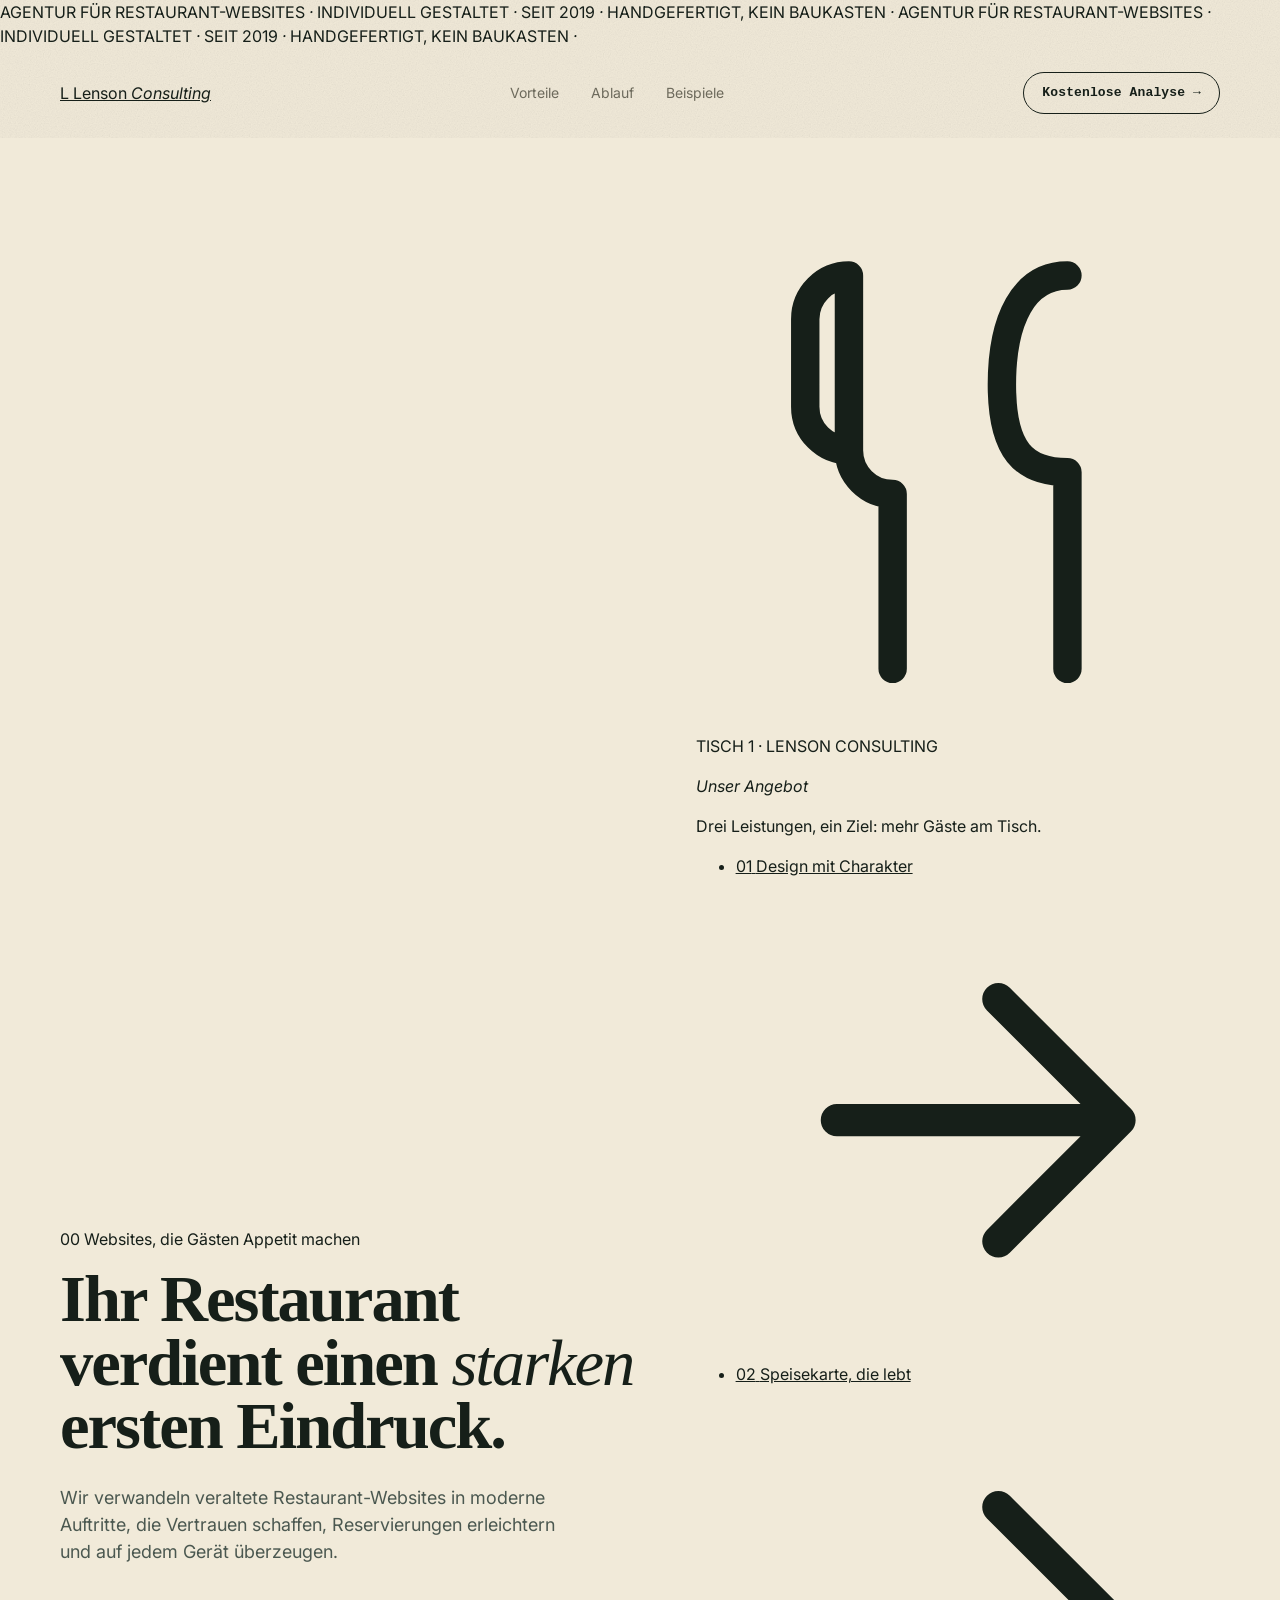
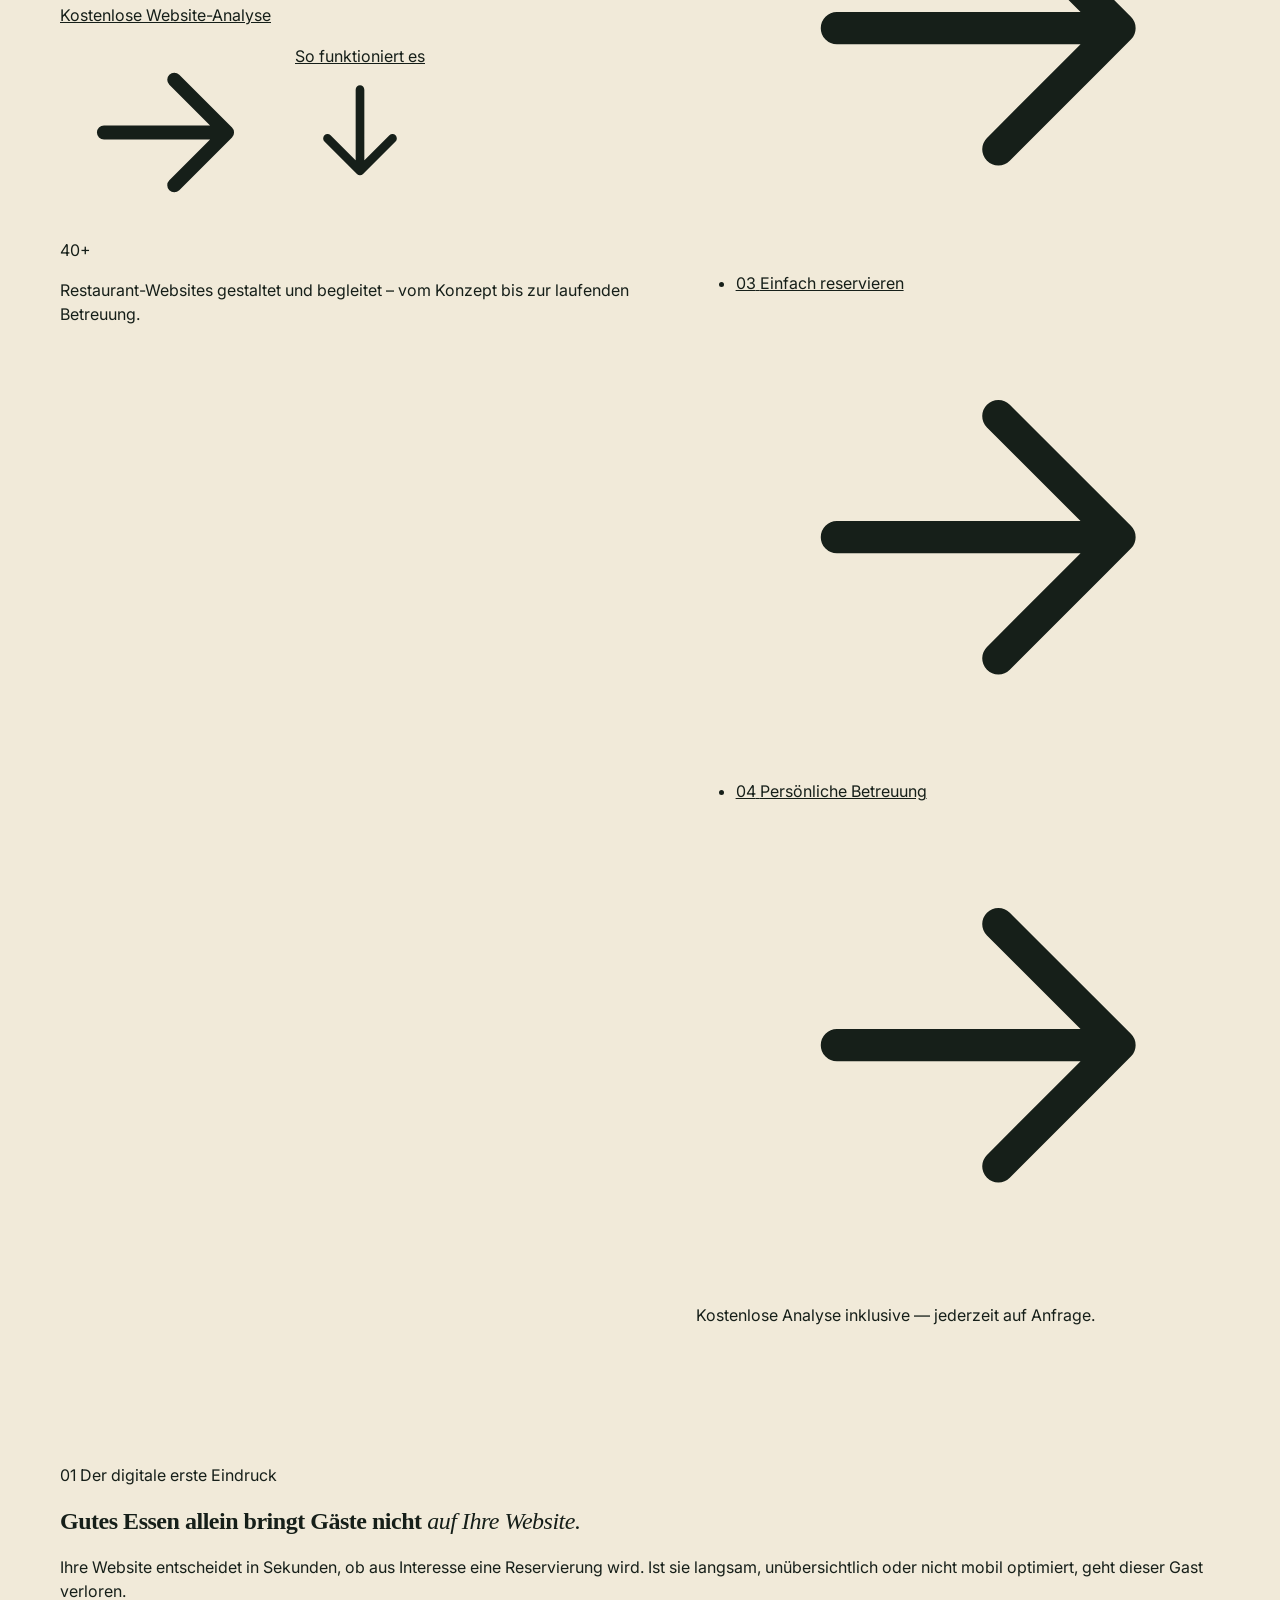
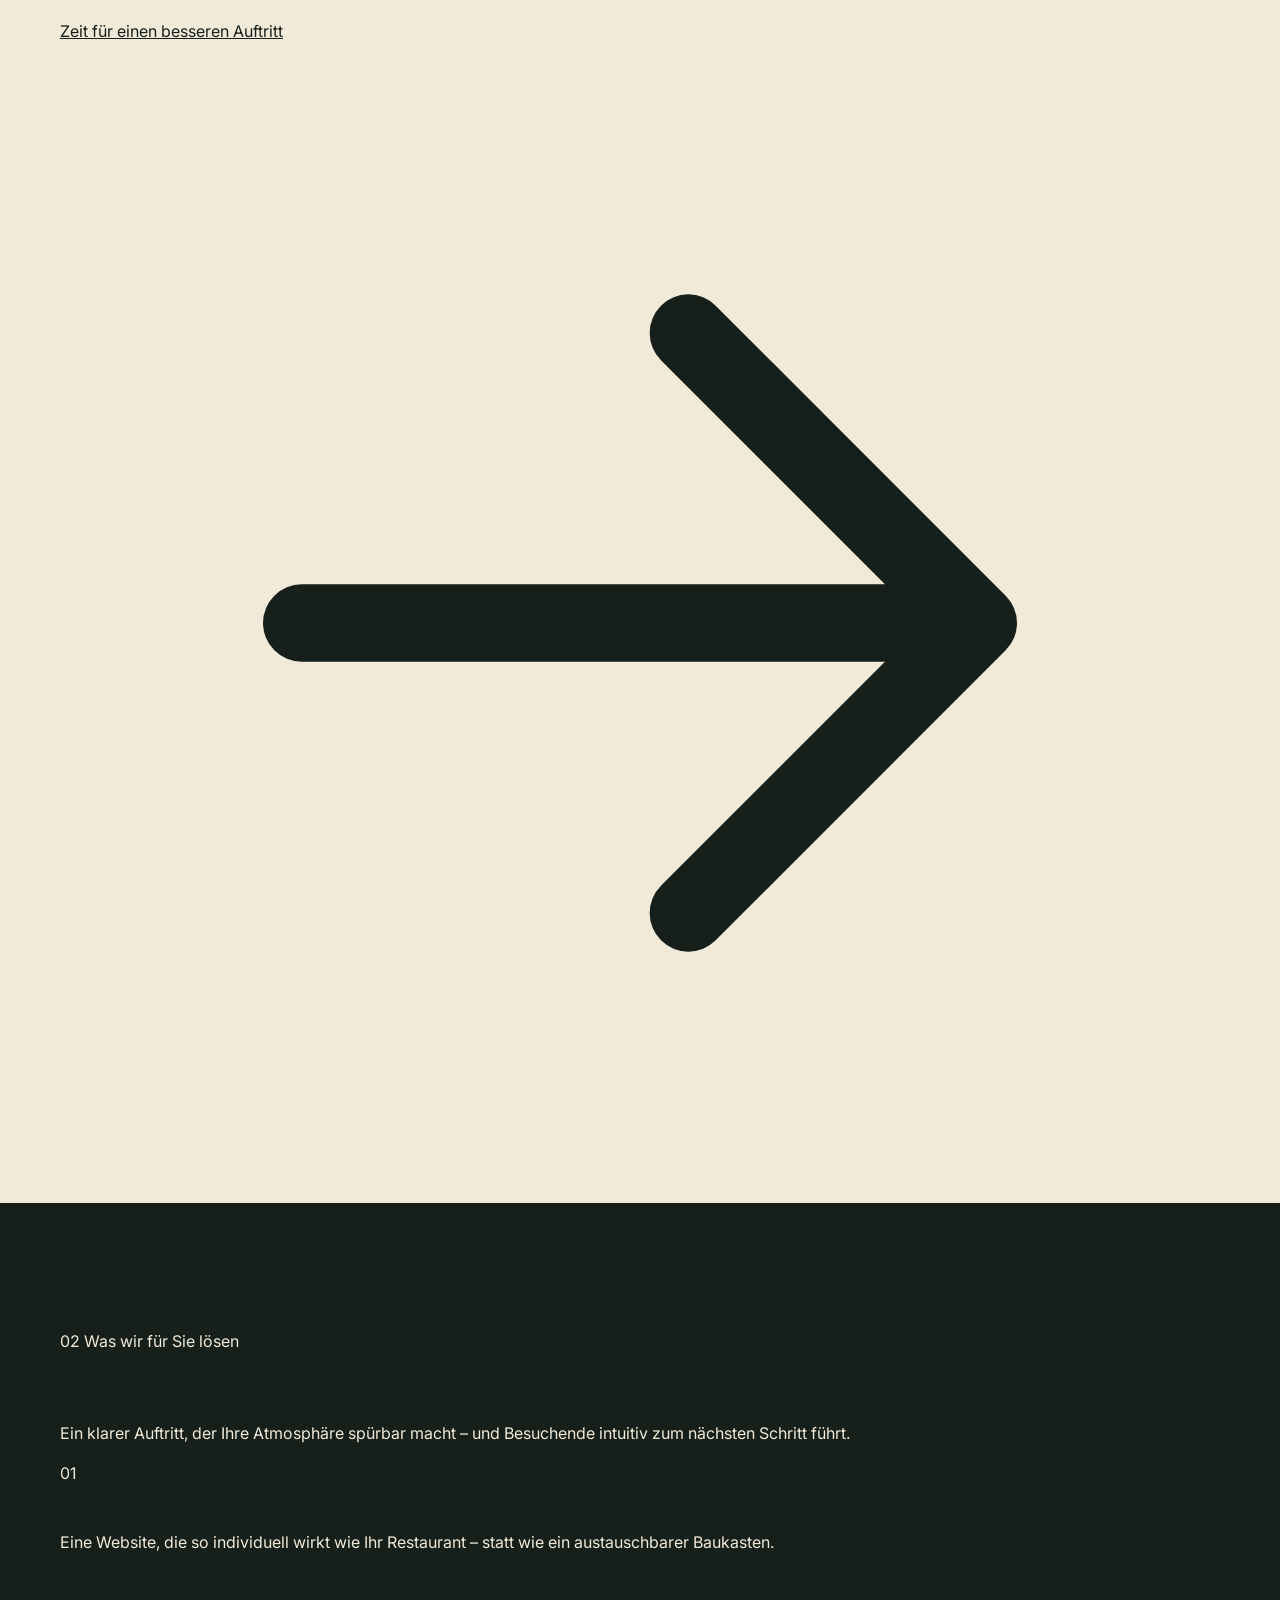
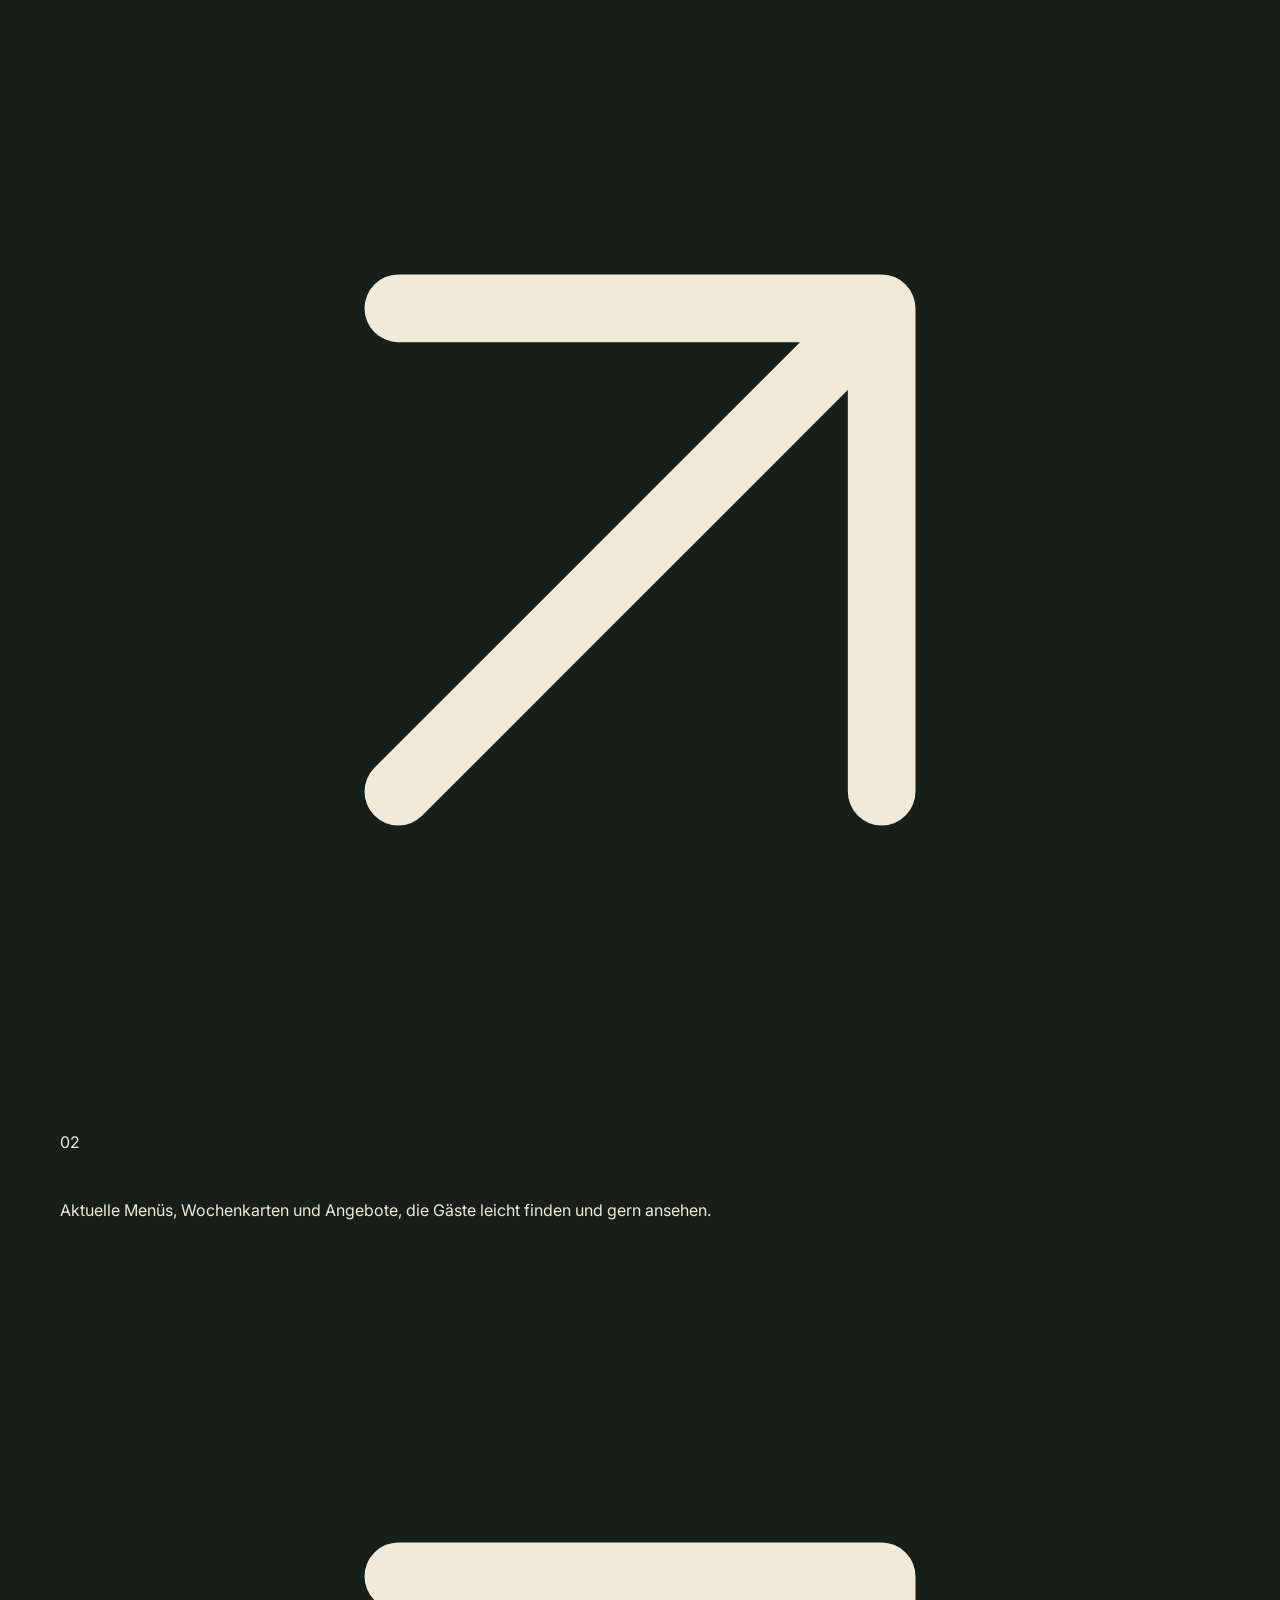
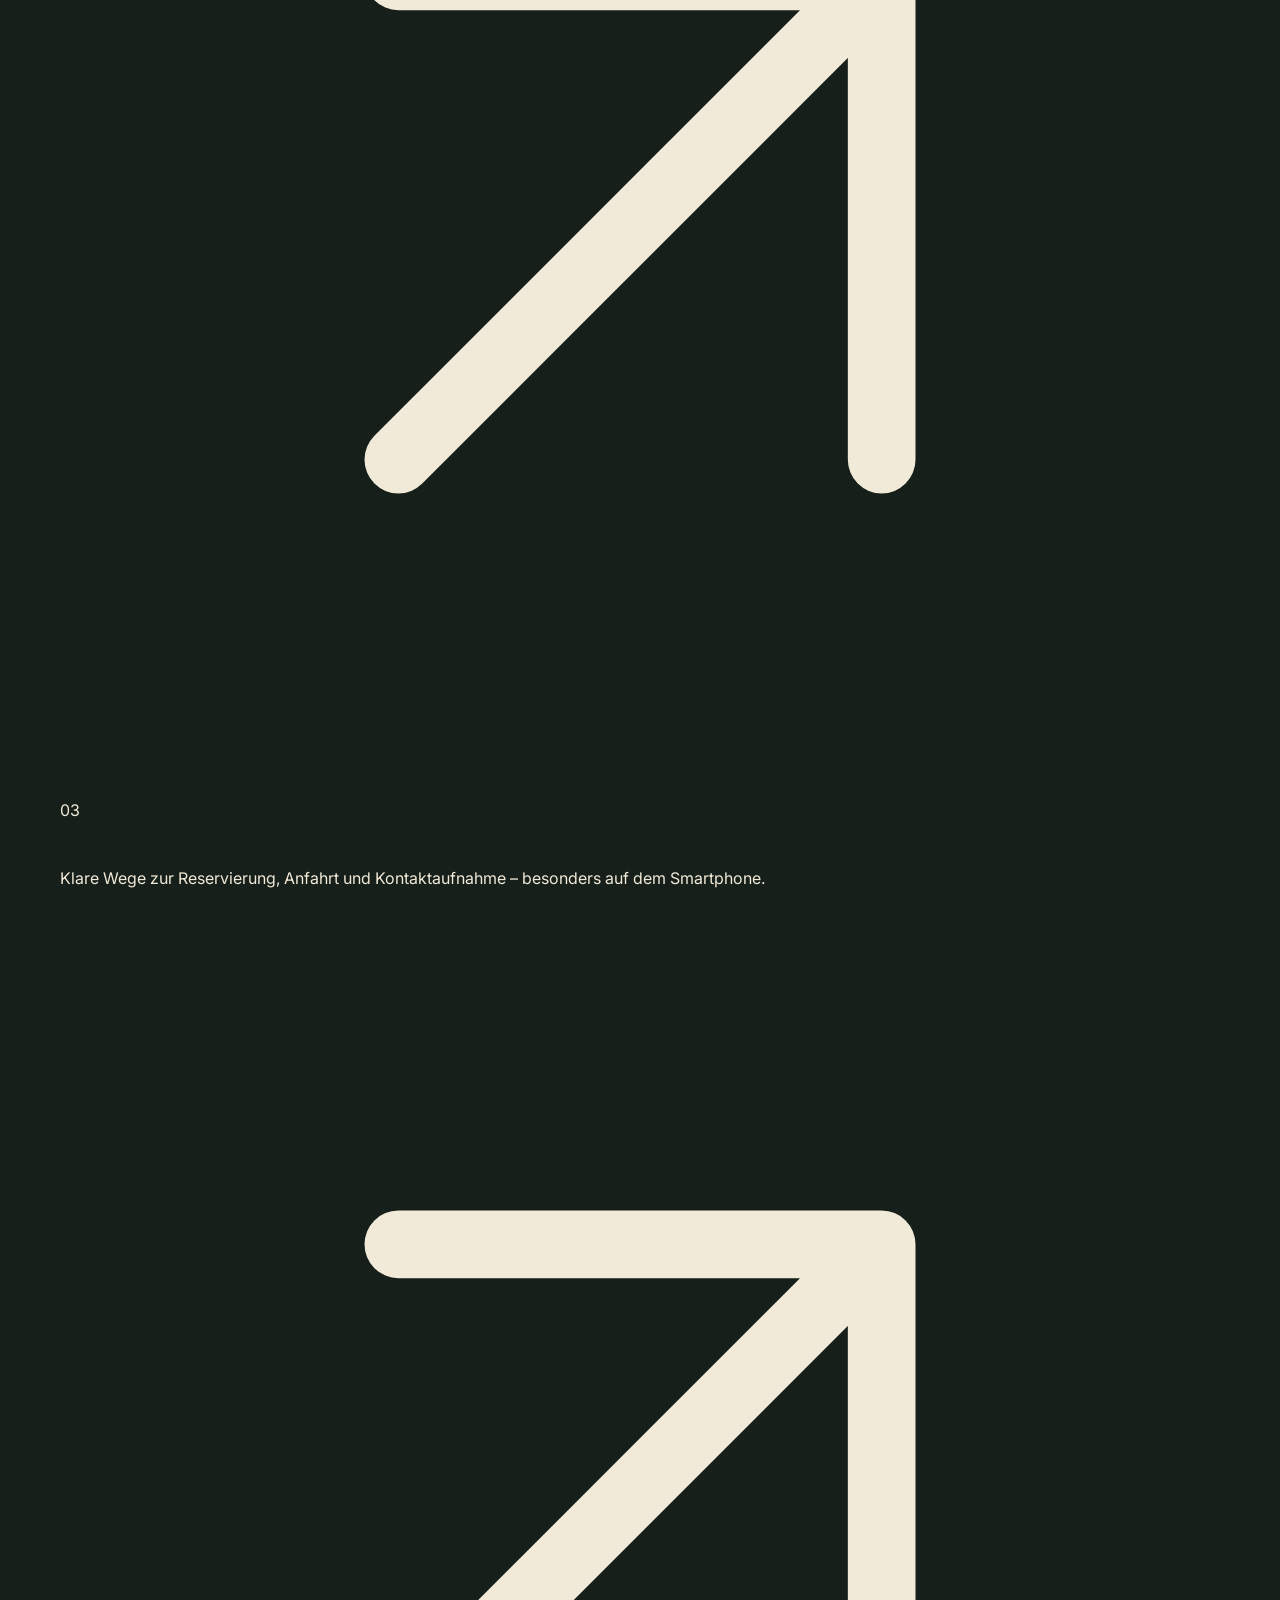
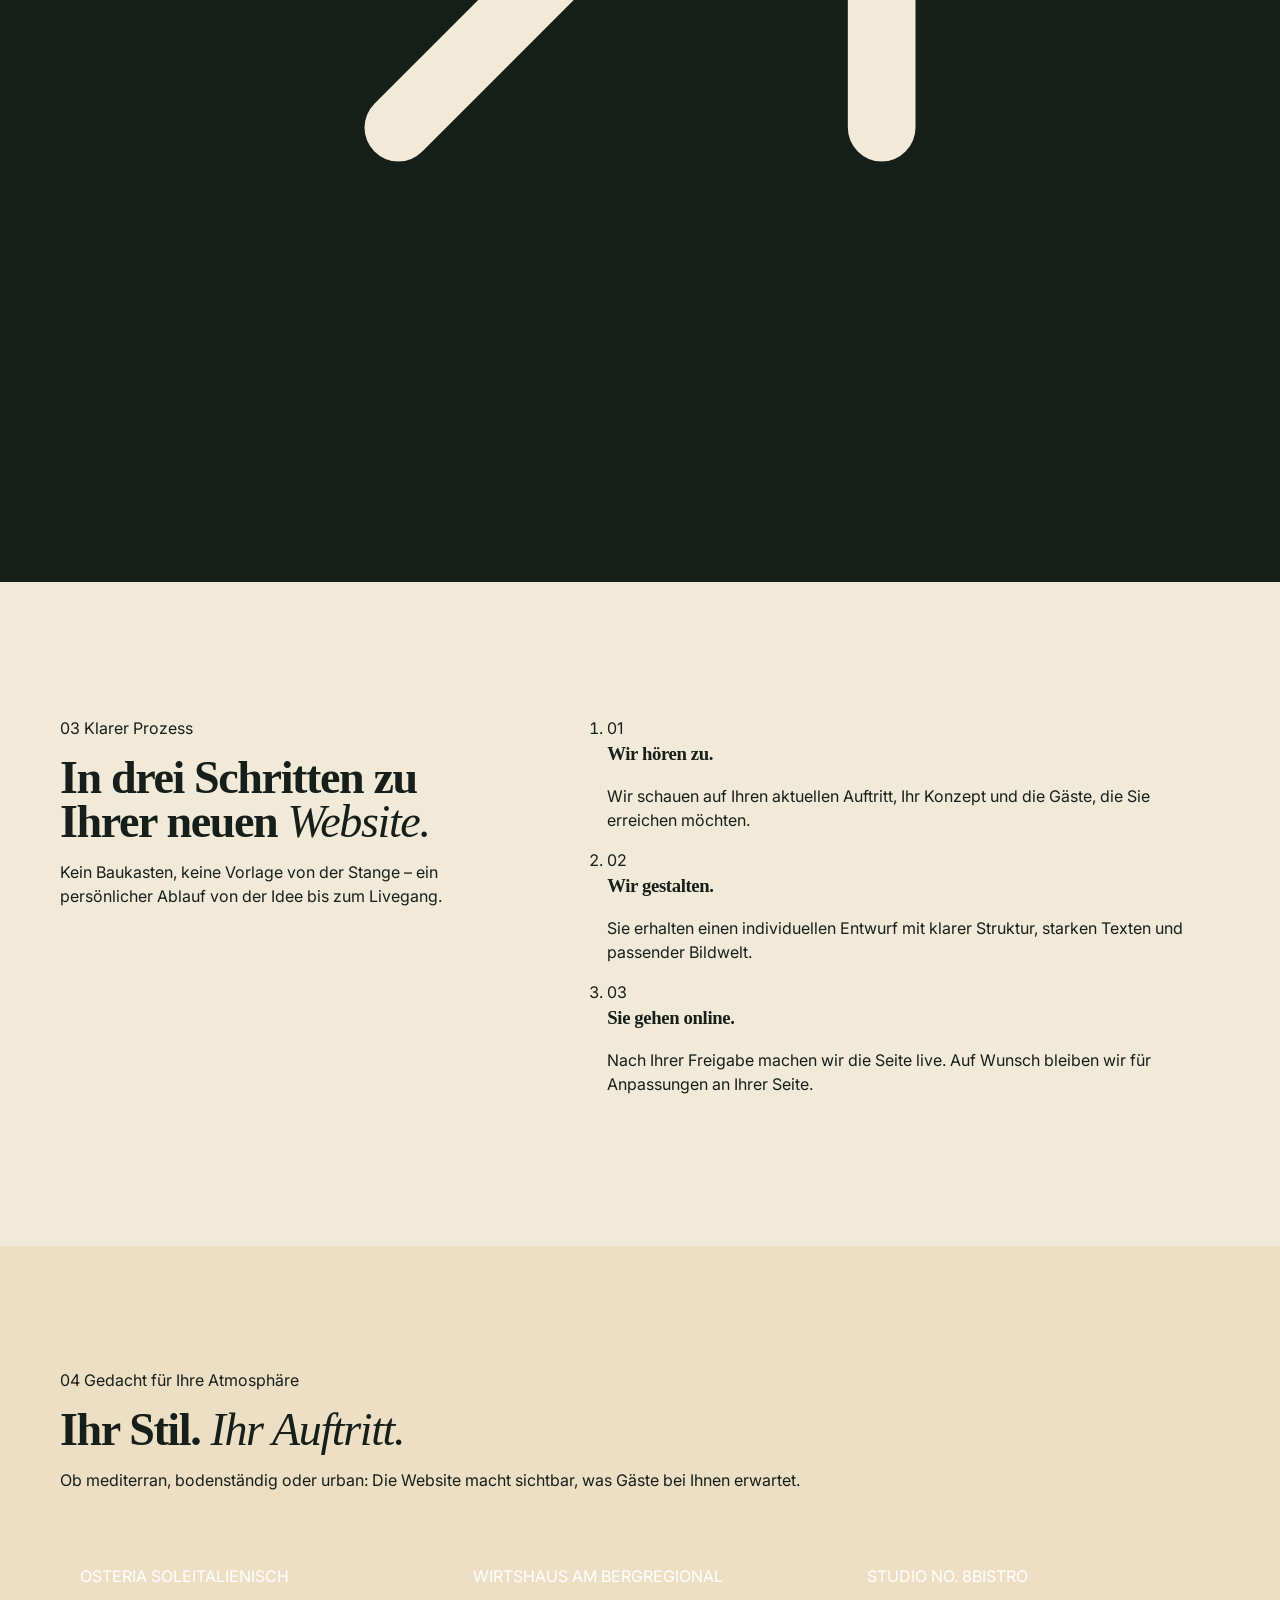
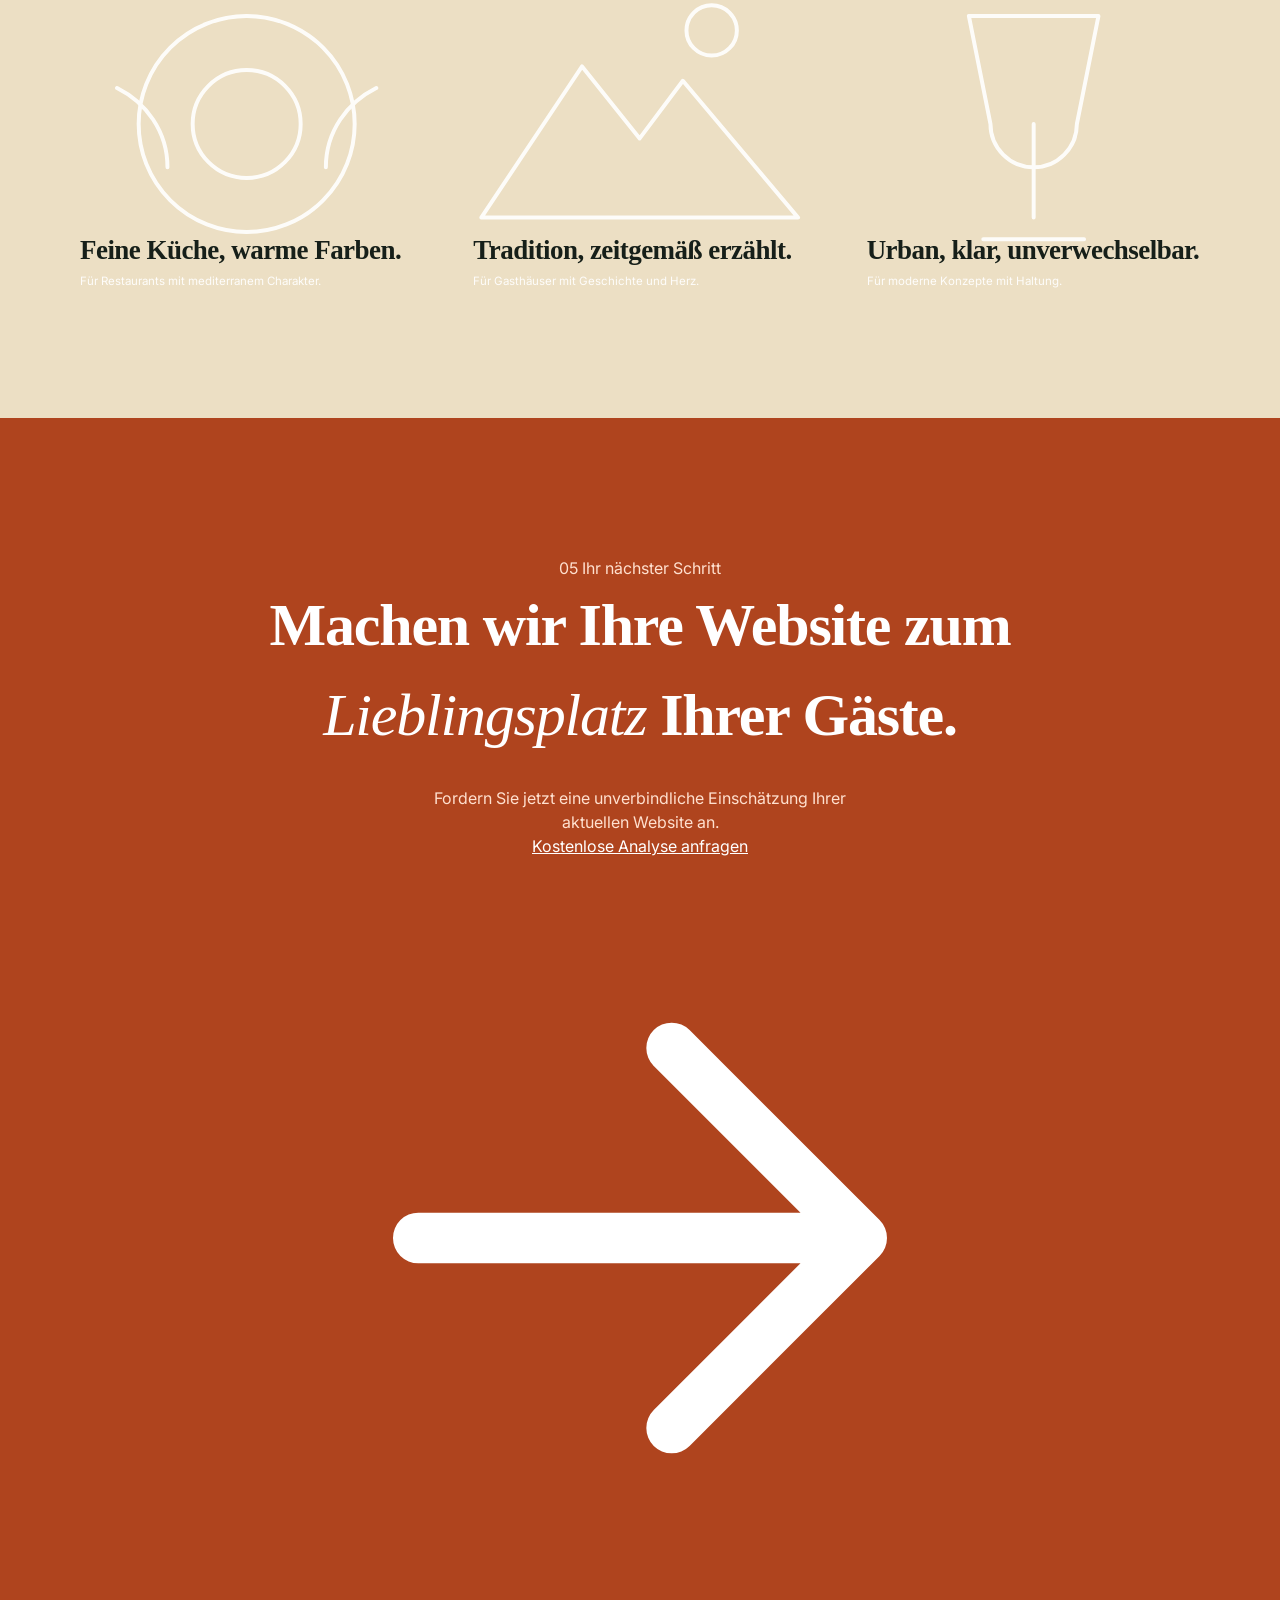
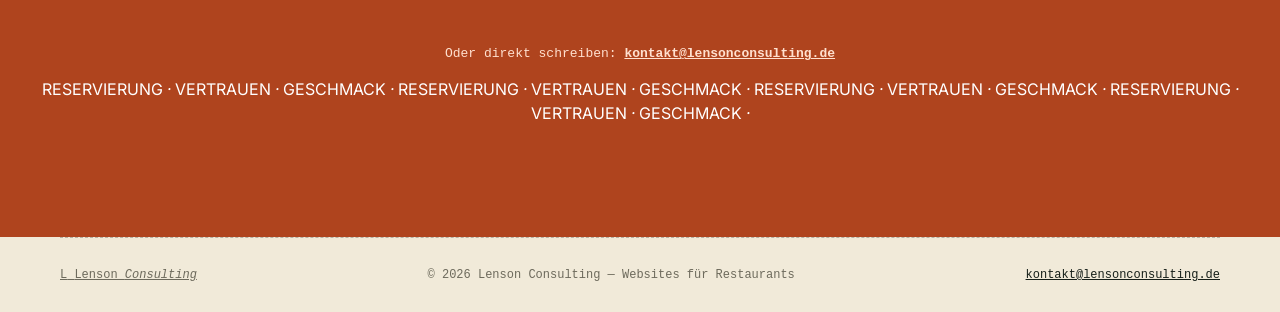
==== commit 0d2696e8: "Update index.html" ====
--- a/index.html
+++ b/index.html
@@ -11,189 +11,196 @@
     <link rel="preconnect" href="https://fonts.googleapis.com" />
     <link rel="preconnect" href="https://fonts.gstatic.com" crossorigin />
     <link
-      href="https://fonts.googleapis.com/css2?family=Fraunces:ital,opsz,wght@0,9..144,340;0,9..144,600;1,9..144,500&family=Inter:wght@400;500;600;700&family=IBM+Plex+Mono:wght@500;600&display=swap"
+      href="https://fonts.googleapis.com/css2?family=Instrument+Serif:ital@0;1&family=Inter:wght@400;500;600;700&family=Space+Mono:wght@400;700&display=swap"
       rel="stylesheet"
     />
     <link rel="stylesheet" href="style.css" />
   </head>
   <body>
-    <header class="hero" id="top">
+    <div class="marquee" aria-hidden="true">
+      <div class="marquee-track">
+        <span>AGENTUR FÜR RESTAURANT-WEBSITES <i>·</i> INDIVIDUELL GESTALTET <i>·</i> SEIT 2019 <i>·</i> HANDGEFERTIGT, KEIN BAUKASTEN <i>·</i></span>
+        <span>AGENTUR FÜR RESTAURANT-WEBSITES <i>·</i> INDIVIDUELL GESTALTET <i>·</i> SEIT 2019 <i>·</i> HANDGEFERTIGT, KEIN BAUKASTEN <i>·</i></span>
+      </div>
+    </div>
+
+    <header class="site-header" id="top">
       <nav class="nav container" aria-label="Hauptnavigation">
-        <a class="brand" href="#top" aria-label="Lenson Consulting – Startseite">
-          <span class="brand-mark">L</span>
-          <span>Lenson <em>Consulting</em></span>
+        <a class="wordmark" href="#top" aria-label="Lenson Consulting – Startseite">
+          <span class="wordmark-mark">L</span>
+          <span class="wordmark-text">Lenson <em>Consulting</em></span>
         </a>
         <div class="nav-links">
           <a href="#vorteile">Vorteile</a>
           <a href="#ablauf">Ablauf</a>
           <a href="#beispiele">Beispiele</a>
         </div>
-        <a class="nav-cta" href="#kontakt">Kostenlose Analyse</a>
+        <a class="nav-cta" href="#kontakt">Kostenlose Analyse →</a>
       </nav>
-
-      <div class="hero-grid container">
-        <div class="hero-copy" data-reveal>
-          <p class="eyebrow">Websites, die Gästen Appetit machen</p>
-          <h1>Ihr Restaurant verdient einen <i>starken</i> ersten Eindruck.</h1>
-          <p class="intro">
-            Wir verwandeln veraltete Restaurant-Websites in moderne Auftritte, die
-            Vertrauen schaffen, Reservierungen erleichtern und auf jedem Gerät überzeugen.
-          </p>
-          <div class="hero-actions">
-            <a class="button button-primary" href="#kontakt">
-              Kostenlose Website-Analyse
-              <svg viewBox="0 0 24 24" fill="none"><circle cx="12" cy="12" r="11" fill="rgba(255,255,255,.18)"/><path d="M9 8l5 4-5 4" stroke="#fff" stroke-width="1.6" stroke-linecap="round" stroke-linejoin="round"/></svg>
-            </a>
-            <a class="text-link" href="#ablauf">
-              So funktioniert es
-              <svg viewBox="0 0 24 24" fill="none"><path d="M12 4v15M6 13l6 6 6-6" stroke="currentColor" stroke-width="1.8" stroke-linecap="round" stroke-linejoin="round"/></svg>
-            </a>
-          </div>
-          <div class="trust-row">
-            <div class="stamp-badges" aria-hidden="true">
-              <span><svg viewBox="0 0 24 24" fill="none"><path d="M12 3l2.2 5.6 6 .5-4.6 3.9 1.5 5.9-5.1-3.3-5.1 3.3 1.5-5.9-4.6-3.9 6-.5z" fill="currentColor"/></svg></span>
-              <span><svg viewBox="0 0 24 24" fill="none"><path d="M5 12l5 5L19 7" stroke="currentColor" stroke-width="2.2" stroke-linecap="round" stroke-linejoin="round"/></svg></span>
-              <span><svg viewBox="0 0 24 24" fill="none"><circle cx="12" cy="12" r="5" fill="currentColor"/></svg></span>
-            </div>
-            <p><strong>Individuell statt Baukasten.</strong><br />Für Restaurants, die online überzeugen wollen.</p>
-          </div>
-        </div>
-
-        <div class="hero-visual" aria-label="Beispiel einer modernen Restaurant-Website" data-reveal>
-          <div class="backdrop-ring"></div>
-          <svg class="leaf leaf-one" viewBox="0 0 24 24" fill="none"><path d="M4 20c8-1 14-7 15-16-8 1-14 7-15 16z" fill="currentColor"/></svg>
-          <svg class="leaf leaf-two" viewBox="0 0 24 24" fill="none"><path d="M4 20c8-1 14-7 15-16-8 1-14 7-15 16z" fill="currentColor"/></svg>
-
-          <div class="ticket">
-            <span class="ticket-notch"></span>
-            <span class="ticket-notch right"></span>
-            <div class="ticket-body">
-              <div class="ticket-nav">
-                <span>osteria <i>sole</i></span>
-                <small>MENU&nbsp;&nbsp;·&nbsp;&nbsp;RESERVIEREN</small>
-              </div>
-              <div class="ticket-photo">
-                <div class="plate"></div>
-                <svg class="herb" viewBox="0 0 24 24" fill="none"><path d="M4 20c8-1 14-7 15-16-8 1-14 7-15 16z" fill="currentColor"/></svg>
-              </div>
-              <div class="ticket-copy">
-                <p>AUTHENTISCH · ITALIENISCH · BESONDERS</p>
-                <h2>La dolce vita<br />beginnt hier.</h2>
-                <a href="#">
-                  Jetzt reservieren
-                  <svg viewBox="0 0 24 24" fill="none" width="12" height="12"><path d="M5 12h13M13 6l6 6-6 6" stroke="#fff" stroke-width="1.8" stroke-linecap="round" stroke-linejoin="round"/></svg>
-                </a>
-              </div>
-            </div>
-          </div>
-
-          <div class="stamp-card">
-            <span class="icon-badge">
-              <svg viewBox="0 0 24 24" fill="none"><rect x="3" y="6" width="18" height="13" rx="2" stroke="currentColor" stroke-width="1.6"/><path d="M3 10h18M8 3v5M16 3v5" stroke="currentColor" stroke-width="1.6" stroke-linecap="round"/></svg>
-            </span>
-            <p>Mobil optimiert</p>
-            <strong>für jeden Gast.</strong>
-          </div>
-          <p class="visual-caption">Design, das Ihre Küche ins beste Licht rückt.</p>
-        </div>
-      </div>
     </header>
 
     <main>
-      <section class="problem-section container" data-reveal>
-        <p class="eyebrow centered">Der digitale erste Eindruck</p>
-        <div class="problem-grid">
-          <h2>Gutes Essen allein<br />bringt Gäste nicht<br /><i>auf Ihre Website.</i></h2>
-          <div>
-            <p class="large-copy">Ihre Website entscheidet in Sekunden, ob aus Interesse eine Reservierung wird. Ist sie langsam, unübersichtlich oder nicht mobil optimiert, geht dieser Gast verloren.</p>
-            <a class="inline-link" href="#vorteile">
-              Zeit für einen besseren Auftritt
-              <svg viewBox="0 0 24 24" fill="none"><path d="M5 12h13M13 6l6 6-6 6" stroke="currentColor" stroke-width="1.8" stroke-linecap="round" stroke-linejoin="round"/></svg>
-            </a>
-          </div>
-        </div>
-      </section>
-
-      <section class="services torn-top" id="vorteile">
+      <section class="hero">
+        <div class="hero-grid container">
+          <div class="hero-copy" data-reveal>
+            <p class="index-label"><span>00</span> Websites, die Gästen Appetit machen</p>
+            <h1>Ihr Restaurant verdient einen <i>starken</i> ersten Eindruck.</h1>
+            <p class="intro">
+              Wir verwandeln veraltete Restaurant-Websites in moderne Auftritte, die
+              Vertrauen schaffen, Reservierungen erleichtern und auf jedem Gerät überzeugen.
+            </p>
+            <div class="hero-actions">
+              <a class="btn btn-solid" href="#kontakt">
+                Kostenlose Website-Analyse
+                <svg viewBox="0 0 24 24" fill="none"><path d="M5 12h13M13 6l6 6-6 6" stroke="currentColor" stroke-width="1.6" stroke-linecap="round" stroke-linejoin="round"/></svg>
+              </a>
+              <a class="link-underline" href="#ablauf">
+                So funktioniert es
+                <svg viewBox="0 0 24 24" fill="none"><path d="M12 4v15M6 13l6 6 6-6" stroke="currentColor" stroke-width="1.6" stroke-linecap="round" stroke-linejoin="round"/></svg>
+              </a>
+            </div>
+
+            <div class="proof">
+              <span class="proof-figure">40+</span>
+              <p>Restaurant-Websites gestaltet und begleitet – vom Konzept bis zur laufenden Betreuung.</p>
+            </div>
+          </div>
+
+          <div class="menu-card" data-reveal aria-label="Übersicht unserer Leistungen">
+            <div class="menu-card-head">
+              <svg viewBox="0 0 24 24" fill="none"><path d="M7 3v8a2 2 0 002 2v8M7 3a2 2 0 00-2 2v4a2 2 0 002 2M17 3c-2 0-3 2-3 5s1 4 3 4v9" stroke="currentColor" stroke-width="1.3" stroke-linecap="round" stroke-linejoin="round"/></svg>
+              <span>TISCH&nbsp;1&nbsp;·&nbsp;LENSON CONSULTING</span>
+            </div>
+            <p class="menu-card-title"><i>Unser Angebot</i></p>
+            <p class="menu-card-sub">Drei Leistungen, ein Ziel: mehr Gäste am Tisch.</p>
+            <ul class="menu-list">
+              <li>
+                <a href="#vorteile">
+                  <span class="num">01</span>
+                  <span class="name">Design mit Charakter</span>
+                  <span class="leader"></span>
+                  <svg class="go" viewBox="0 0 24 24" fill="none"><path d="M5 12h13M13 6l6 6-6 6" stroke="currentColor" stroke-width="1.6" stroke-linecap="round" stroke-linejoin="round"/></svg>
+                </a>
+              </li>
+              <li>
+                <a href="#vorteile">
+                  <span class="num">02</span>
+                  <span class="name">Speisekarte, die lebt</span>
+                  <span class="leader"></span>
+                  <svg class="go" viewBox="0 0 24 24" fill="none"><path d="M5 12h13M13 6l6 6-6 6" stroke="currentColor" stroke-width="1.6" stroke-linecap="round" stroke-linejoin="round"/></svg>
+                </a>
+              </li>
+              <li>
+                <a href="#vorteile">
+                  <span class="num">03</span>
+                  <span class="name">Einfach reservieren</span>
+                  <span class="leader"></span>
+                  <svg class="go" viewBox="0 0 24 24" fill="none"><path d="M5 12h13M13 6l6 6-6 6" stroke="currentColor" stroke-width="1.6" stroke-linecap="round" stroke-linejoin="round"/></svg>
+                </a>
+              </li>
+              <li>
+                <a href="#kontakt">
+                  <span class="num">04</span>
+                  <span class="name">Persönliche Betreuung</span>
+                  <span class="leader"></span>
+                  <svg class="go" viewBox="0 0 24 24" fill="none"><path d="M5 12h13M13 6l6 6-6 6" stroke="currentColor" stroke-width="1.6" stroke-linecap="round" stroke-linejoin="round"/></svg>
+                </a>
+              </li>
+            </ul>
+            <p class="menu-card-foot">Kostenlose Analyse inklusive — jederzeit auf Anfrage.</p>
+          </div>
+        </div>
+      </section>
+
+      <section class="statement container" data-reveal>
+        <p class="index-label center"><span>01</span> Der digitale erste Eindruck</p>
+        <h2>Gutes Essen allein bringt Gäste nicht <i>auf Ihre Website.</i></h2>
+        <p class="lede">Ihre Website entscheidet in Sekunden, ob aus Interesse eine Reservierung wird. Ist sie langsam, unübersichtlich oder nicht mobil optimiert, geht dieser Gast verloren.</p>
+        <a class="link-underline" href="#vorteile">
+          Zeit für einen besseren Auftritt
+          <svg viewBox="0 0 24 24" fill="none"><path d="M5 12h13M13 6l6 6-6 6" stroke="currentColor" stroke-width="1.6" stroke-linecap="round" stroke-linejoin="round"/></svg>
+        </a>
+      </section>
+
+      <section class="services" id="vorteile">
         <div class="container">
-          <div class="section-heading" data-reveal>
+          <div class="services-head" data-reveal>
             <div>
-              <p class="eyebrow on-dark">Was wir für Sie lösen</p>
-              <h2>Alles, was Gäste<br />online <i>brauchen.</i></h2>
+              <p class="index-label on-dark"><span>02</span> Was wir für Sie lösen</p>
+              <h2>Alles, was Gäste online <i>brauchen.</i></h2>
             </div>
             <p>Ein klarer Auftritt, der Ihre Atmosphäre spürbar macht – und Besuchende intuitiv zum nächsten Schritt führt.</p>
           </div>
-          <div class="service-grid" data-reveal>
-            <article class="service-card accent">
-              <span class="ticket-number">№ 01</span>
-              <div class="service-icon">
-                <svg viewBox="0 0 24 24" fill="none"><path d="M7 3v8a2 2 0 002 2v8M7 3a2 2 0 00-2 2v4a2 2 0 002 2M17 3c-2 0-3 2-3 5s1 4 3 4v9" stroke="currentColor" stroke-width="1.5" stroke-linecap="round" stroke-linejoin="round"/></svg>
-              </div>
+
+          <div data-reveal>
+            <div class="service-row">
+              <span class="num">01</span>
               <h3>Design mit Charakter</h3>
               <p>Eine Website, die so individuell wirkt wie Ihr Restaurant – statt wie ein austauschbarer Baukasten.</p>
-            </article>
-            <article class="service-card">
-              <span class="ticket-number">№ 02</span>
-              <div class="service-icon">
-                <svg viewBox="0 0 24 24" fill="none"><path d="M4 5h16M4 12h16M4 19h10" stroke="currentColor" stroke-width="1.5" stroke-linecap="round"/></svg>
-              </div>
+              <svg class="arrow" viewBox="0 0 24 24" fill="none"><path d="M7 17L17 7M7 7h10v10" stroke="currentColor" stroke-width="1.4" stroke-linecap="round" stroke-linejoin="round"/></svg>
+            </div>
+            <div class="service-row">
+              <span class="num">02</span>
               <h3>Speisekarte, die lebt</h3>
               <p>Aktuelle Menüs, Wochenkarten und Angebote, die Gäste leicht finden und gern ansehen.</p>
-            </article>
-            <article class="service-card">
-              <span class="ticket-number">№ 03</span>
-              <div class="service-icon">
-                <svg viewBox="0 0 24 24" fill="none"><rect x="3" y="5" width="18" height="16" rx="2" stroke="currentColor" stroke-width="1.5"/><path d="M3 10h18M8 3v4M16 3v4" stroke="currentColor" stroke-width="1.5" stroke-linecap="round"/><path d="M8 15l2 2 4-4" stroke="currentColor" stroke-width="1.5" stroke-linecap="round" stroke-linejoin="round"/></svg>
-              </div>
+              <svg class="arrow" viewBox="0 0 24 24" fill="none"><path d="M7 17L17 7M7 7h10v10" stroke="currentColor" stroke-width="1.4" stroke-linecap="round" stroke-linejoin="round"/></svg>
+            </div>
+            <div class="service-row">
+              <span class="num">03</span>
               <h3>Einfach reservieren</h3>
               <p>Klare Wege zur Reservierung, Anfahrt und Kontaktaufnahme – besonders auf dem Smartphone.</p>
-            </article>
-          </div>
-        </div>
-      </section>
-
-      <section class="process container" id="ablauf" data-reveal>
-        <div class="process-intro">
-          <p class="eyebrow">Klarer Prozess</p>
-          <h2>In drei Schritten<br />zu Ihrer neuen <i>Website.</i></h2>
-        </div>
-        <ol class="steps">
-          <li><span class="step-stamp">01</span><div><h3>Wir hören zu.</h3><p>Wir schauen auf Ihren aktuellen Auftritt, Ihr Konzept und die Gäste, die Sie erreichen möchten.</p></div></li>
-          <li><span class="step-stamp">02</span><div><h3>Wir gestalten.</h3><p>Sie erhalten einen individuellen Entwurf mit klarer Struktur, starken Texten und passender Bildwelt.</p></div></li>
-          <li><span class="step-stamp">03</span><div><h3>Sie gehen online.</h3><p>Nach Ihrer Freigabe machen wir die Seite live. Auf Wunsch bleiben wir für Anpassungen an Ihrer Seite.</p></div></li>
+              <svg class="arrow" viewBox="0 0 24 24" fill="none"><path d="M7 17L17 7M7 7h10v10" stroke="currentColor" stroke-width="1.4" stroke-linecap="round" stroke-linejoin="round"/></svg>
+            </div>
+          </div>
+        </div>
+      </section>
+
+      <section class="process container" id="ablauf">
+        <div class="process-head" data-reveal>
+          <div>
+            <p class="index-label"><span>03</span> Klarer Prozess</p>
+            <h2>In drei Schritten zu Ihrer neuen <i>Website.</i></h2>
+          </div>
+          <p>Kein Baukasten, keine Vorlage von der Stange – ein persönlicher Ablauf von der Idee bis zum Livegang.</p>
+        </div>
+        <ol class="timeline" data-reveal>
+          <li><span class="num">01</span><div><h3>Wir hören zu.</h3><p>Wir schauen auf Ihren aktuellen Auftritt, Ihr Konzept und die Gäste, die Sie erreichen möchten.</p></div></li>
+          <li><span class="num">02</span><div><h3>Wir gestalten.</h3><p>Sie erhalten einen individuellen Entwurf mit klarer Struktur, starken Texten und passender Bildwelt.</p></div></li>
+          <li><span class="num">03</span><div><h3>Sie gehen online.</h3><p>Nach Ihrer Freigabe machen wir die Seite live. Auf Wunsch bleiben wir für Anpassungen an Ihrer Seite.</p></div></li>
         </ol>
       </section>
 
-      <section class="showcase torn-top" id="beispiele">
+      <section class="showcase" id="beispiele">
         <div class="container">
-          <div class="showcase-heading" data-reveal>
+          <div class="showcase-head" data-reveal>
             <div>
-              <p class="eyebrow">Gedacht für Ihre Atmosphäre</p>
-              <h2>Ihr Stil.<br /><i>Ihr Auftritt.</i></h2>
+              <p class="index-label"><span>04</span> Gedacht für Ihre Atmosphäre</p>
+              <h2>Ihr Stil. <i>Ihr Auftritt.</i></h2>
             </div>
             <p>Ob mediterran, bodenständig oder urban: Die Website macht sichtbar, was Gäste bei Ihnen erwartet.</p>
           </div>
+
           <div class="example-grid" data-reveal>
-            <article class="example warm">
-              <div class="example-top"><span>OSTERIA SOLE</span><small>ITALIENISCH</small></div>
+            <article class="example">
+              <div class="example-tag"><span>OSTERIA SOLE</span><span>ITALIENISCH</span></div>
               <div class="example-art">
-                <svg viewBox="0 0 200 260" preserveAspectRatio="xMidYMid slice"><circle cx="150" cy="60" r="95" fill="#8e3825" opacity=".55"/><circle cx="150" cy="60" r="60" fill="#e7bb70" opacity=".5"/></svg>
+                <svg viewBox="0 0 100 100" fill="none"><circle cx="50" cy="50" r="30" stroke="currentColor" stroke-width="1.1"/><circle cx="50" cy="50" r="15" stroke="currentColor" stroke-width="1.1"/><path d="M14 40c8 4 14 12 14 22M86 40c-8 4-14 12-14 22" stroke="currentColor" stroke-width="1.1" stroke-linecap="round"/></svg>
               </div>
               <h3>Feine Küche, warme Farben.</h3>
               <p>Für Restaurants mit mediterranem Charakter.</p>
             </article>
-            <article class="example dark">
-              <div class="example-top"><span>WIRTSHAUS AM BERG</span><small>REGIONAL</small></div>
+            <article class="example">
+              <div class="example-tag"><span>WIRTSHAUS AM BERG</span><span>REGIONAL</span></div>
               <div class="example-art">
-                <svg viewBox="0 0 200 260" preserveAspectRatio="xMidYMid slice"><polygon points="0,180 70,70 120,140 160,90 200,180" fill="#abc0b3" opacity=".5"/></svg>
+                <svg viewBox="0 0 100 100" fill="none"><path d="M6 76L34 34l16 20 12-16 32 38H6z" stroke="currentColor" stroke-width="1.1" stroke-linejoin="round"/><circle cx="70" cy="24" r="7" stroke="currentColor" stroke-width="1.1"/></svg>
               </div>
               <h3>Tradition, zeitgemäß erzählt.</h3>
               <p>Für Gasthäuser mit Geschichte und Herz.</p>
             </article>
-            <article class="example green">
-              <div class="example-top"><span>STUDIO NO. 8</span><small>BISTRO</small></div>
+            <article class="example">
+              <div class="example-tag"><span>STUDIO NO. 8</span><span>BISTRO</span></div>
               <div class="example-art">
-                <svg viewBox="0 0 200 260" preserveAspectRatio="xMidYMid slice"><ellipse cx="100" cy="90" rx="70" ry="90" fill="#e0e8d8" opacity=".5" transform="rotate(15 100 90)"/></svg>
+                <svg viewBox="0 0 100 100" fill="none"><path d="M32 20h36l-6 30a12 12 0 01-24 0z" stroke="currentColor" stroke-width="1.1" stroke-linejoin="round"/><path d="M50 50v26M36 82h28" stroke="currentColor" stroke-width="1.1" stroke-linecap="round"/></svg>
               </div>
               <h3>Urban, klar, unverwechselbar.</h3>
               <p>Für moderne Konzepte mit Haltung.</p>
@@ -202,122 +209,48 @@
         </div>
       </section>
 
-      <section class="contact torn-top" id="kontakt">
+      <section class="contact" id="kontakt">
         <div class="contact-inner container" data-reveal>
-          <p class="eyebrow on-rust centered">Ihr nächster Schritt</p>
-          <h2>Machen wir Ihre<br />Website zum <i>Lieblingsplatz</i><br />Ihrer Gäste.</h2>
-          <p>Fordern Sie jetzt eine unverbindliche Einschätzung Ihrer aktuellen Website an.</p>
-          <a class="button button-light" href="mailto:kontakt@lensonconsulting.de?subject=Kostenlose%20Website-Analyse">
-            Kostenlose Analyse anfragen
-            <svg viewBox="0 0 24 24" fill="none"><circle cx="12" cy="12" r="11" fill="rgba(22,31,25,.1)"/><path d="M9 8l5 4-5 4" stroke="var(--ink)" stroke-width="1.6" stroke-linecap="round" stroke-linejoin="round"/></svg>
-          </a>
+          <p class="index-label on-wine center"><span>05</span> Ihr nächster Schritt</p>
+          <h2>Machen wir Ihre Website zum <i>Lieblingsplatz</i> Ihrer Gäste.</h2>
+          <p class="lede">Fordern Sie jetzt eine unverbindliche Einschätzung Ihrer aktuellen Website an.</p>
+          <div class="contact-actions">
+            <a class="btn btn-light" href="mailto:kontakt@lensonconsulting.de?subject=Kostenlose%20Website-Analyse">
+              Kostenlose Analyse anfragen
+              <svg viewBox="0 0 24 24" fill="none"><path d="M5 12h13M13 6l6 6-6 6" stroke="currentColor" stroke-width="1.6" stroke-linecap="round" stroke-linejoin="round"/></svg>
+            </a>
+          </div>
           <p class="contact-note">Oder direkt schreiben: <a href="mailto:kontakt@lensonconsulting.de">kontakt@lensonconsulting.de</a></p>
         </div>
+        <div class="marquee" aria-hidden="true">
+          <div class="marquee-track">
+            <span>RESERVIERUNG <i>·</i> VERTRAUEN <i>·</i> GESCHMACK <i>·</i> RESERVIERUNG <i>·</i> VERTRAUEN <i>·</i> GESCHMACK <i>·</i></span>
+            <span>RESERVIERUNG <i>·</i> VERTRAUEN <i>·</i> GESCHMACK <i>·</i> RESERVIERUNG <i>·</i> VERTRAUEN <i>·</i> GESCHMACK <i>·</i></span>
+          </div>
+        </div>
       </section>
     </main>
 
     <footer class="footer container">
-      <a class="brand" href="#top"><span class="brand-mark">L</span><span>Lenson <em>Consulting</em></span></a>
-      <p>© 2026 Lenson Consulting</p>
-      <a href="mailto:kontakt@lensonconsulting.de">kontakt@lensonconsulting.de</a>
+      <a class="wordmark" href="#top">
+        <span class="wordmark-mark">L</span>
+        <span class="wordmark-text">Lenson <em>Consulting</em></span>
+      </a>
+      <p>© 2026 Lenson Consulting — Websites für Restaurants</p>
+      <a class="link-underline" href="mailto:kontakt@lensonconsulting.de">kontakt@lensonconsulting.de</a>
     </footer>
 
     <script>
-      if (!window.matchMedia('(prefers-reduced-motion: reduce)').matches) {
-        var els = document.querySelectorAll('[data-reveal]');
+      if (!window.matchMedia('(prefers-reduced-motion: reduce)').matches && 'IntersectionObserver' in window) {
         var io = new IntersectionObserver(function (entries) {
           entries.forEach(function (e) {
-            if (e.isIntersecting) {
-              e.target.classList.add('is-visible');
-              io.unobserve(e.target);
-            }
+            if (e.isIntersecting) { e.target.classList.add('is-visible'); io.unobserve(e.target); }
           });
-        }, { threshold: 0.15 });
-        els.forEach(function (el) { io.observe(el); });
+        }, { threshold: 0.12 });
+        document.querySelectorAll('[data-reveal]').forEach(function (el) { io.observe(el); });
       } else {
-        document.querySelectorAll('[data-reveal]').forEach(function (el) {
-          el.classList.add('is-visible');
-        });
+        document.querySelectorAll('[data-reveal]').forEach(function (el) { el.classList.add('is-visible'); });
       }
     </script>
   </body>
-</html>          <h1>Ihr Restaurant verdient einen <i>starken</i> ersten Eindruck.</h1>
-          <p class="intro">
-            Wir verwandeln veraltete Restaurant-Websites in moderne Auftritte, die
-            Vertrauen schaffen, Reservierungen erleichtern und auf jedem Gerät überzeugen.
-          </p>
-          <div class="hero-actions">
-            <a class="button button-primary" href="#kontakt">Kostenlose Website-Analyse <span>→</span></a>
-            <a class="text-link" href="#ablauf">So funktioniert es <span>↓</span></a>
-          </div>
-          <div class="trust-row">
-            <div class="avatars" aria-hidden="true"><b>★</b><b>✦</b><b>●</b></div>
-            <p><strong>Individuell statt Baukasten.</strong><br />Für Restaurants, die online überzeugen wollen.</p>
-          </div>
-        </div>
-
-        <div class="hero-visual" aria-label="Beispiel einer modernen Restaurant-Website">
-          <div class="sun"></div>
-          <div class="leaf leaf-one">✦</div>
-          <div class="leaf leaf-two">✦</div>
-          <div class="site-preview">
-            <div class="preview-nav"><span>osteria <i>sole</i></span><small>MENU&nbsp;&nbsp; RESERVIEREN</small></div>
-            <div class="preview-photo"><div class="plate"></div><div class="herb">✦</div></div>
-            <div class="preview-copy"><p>AUTHENTISCH. ITALIENISCH. BESONDERS.</p><h2>La dolce vita<br />beginnt hier.</h2><a>Jetzt reservieren</a></div>
-          </div>
-          <div class="floating-card"><span class="card-icon">↗</span><p>Mobil optimiert</p><strong>für jeden Gast.</strong></div>
-          <p class="visual-caption">Design, das Ihre Küche<br />ins beste Licht rückt.</p>
-        </div>
-      </div>
-    </header>
-
-    <main>
-      <section class="problem-section container">
-        <p class="eyebrow centered"><span></span> Der digitale erste Eindruck</p>
-        <div class="problem-grid">
-          <h2>Gutes Essen allein<br />bringt Gäste nicht<br /><i>auf Ihre Website.</i></h2>
-          <div>
-            <p class="large-copy">Ihre Website entscheidet in Sekunden, ob aus Interesse eine Reservierung wird. Ist sie langsam, unübersichtlich oder nicht mobil optimiert, geht dieser Gast verloren.</p>
-            <a class="inline-link" href="#vorteile">Zeit für einen besseren Auftritt <span>→</span></a>
-          </div>
-        </div>
-      </section>
-
-      <section class="services" id="vorteile">
-        <div class="container">
-          <div class="section-heading"><div><p class="eyebrow"><span></span> Was wir für Sie lösen</p><h2>Alles, was Gäste<br />online <i>brauchen.</i></h2></div><p>Ein klarer Auftritt, der Ihre Atmosphäre spürbar macht – und Besuchende intuitiv zum nächsten Schritt führt.</p></div>
-          <div class="service-grid">
-            <article class="service-card accent"><span class="number">01</span><div class="service-icon">✦</div><h3>Design mit Charakter</h3><p>Eine Website, die so individuell wirkt wie Ihr Restaurant – statt wie ein austauschbarer Baukasten.</p></article>
-            <article class="service-card"><span class="number">02</span><div class="service-icon">⌁</div><h3>Speisekarte, die lebt</h3><p>Aktuelle Menüs, Wochenkarten und Angebote, die Gäste leicht finden und gern ansehen.</p></article>
-            <article class="service-card"><span class="number">03</span><div class="service-icon">↗</div><h3>Einfach reservieren</h3><p>Klare Wege zur Reservierung, Anfahrt und Kontaktaufnahme – besonders auf dem Smartphone.</p></article>
-          </div>
-        </div>
-      </section>
-
-      <section class="process container" id="ablauf">
-        <div class="process-intro"><p class="eyebrow"><span></span> Klarer Prozess</p><h2>In drei Schritten<br />zu Ihrer neuen <i>Website.</i></h2></div>
-        <ol class="steps">
-          <li><span>01</span><div><h3>Wir hören zu.</h3><p>Wir schauen auf Ihren aktuellen Auftritt, Ihr Konzept und die Gäste, die Sie erreichen möchten.</p></div></li>
-          <li><span>02</span><div><h3>Wir gestalten.</h3><p>Sie erhalten einen individuellen Entwurf mit klarer Struktur, starken Texten und passender Bildwelt.</p></div></li>
-          <li><span>03</span><div><h3>Sie gehen online.</h3><p>Nach Ihrer Freigabe machen wir die Seite live. Auf Wunsch bleiben wir für Anpassungen an Ihrer Seite.</p></div></li>
-        </ol>
-      </section>
-
-      <section class="showcase" id="beispiele">
-        <div class="container"><div class="showcase-heading"><div><p class="eyebrow"><span></span> Gedacht für Ihre Atmosphäre</p><h2>Ihr Stil.<br /><i>Ihr Auftritt.</i></h2></div><p>Ob mediterran, bodenständig oder urban: Die Website macht sichtbar, was Gäste bei Ihnen erwartet.</p></div>
-          <div class="example-grid">
-            <article class="example warm"><div class="example-top"><span>OSTERIA SOLE</span><small>ITALIENISCH</small></div><div class="example-art pasta">●</div><h3>Feine Küche, warme Farben.</h3><p>Für Restaurants mit mediterranem Charakter.</p></article>
-            <article class="example dark"><div class="example-top"><span>WIRTSHAUS AM BERG</span><small>REGIONAL</small></div><div class="example-art mountain">⌁</div><h3>Tradition, zeitgemäß erzählt.</h3><p>Für Gasthäuser mit Geschichte und Herz.</p></article>
-            <article class="example green"><div class="example-top"><span>STUDIO NO. 8</span><small>BISTRO</small></div><div class="example-art glass">◒</div><h3>Urban, klar, unverwechselbar.</h3><p>Für moderne Konzepte mit Haltung.</p></article>
-          </div>
-        </div>
-      </section>
-
-      <section class="contact" id="kontakt">
-        <div class="contact-inner container"><p class="eyebrow light"><span></span> Ihr nächster Schritt</p><h2>Machen wir Ihre<br />Website zum <i>Lieblingsplatz</i><br />Ihrer Gäste.</h2><p>Fordern Sie jetzt eine unverbindliche Einschätzung Ihrer aktuellen Website an.</p><a class="button button-light" href="mailto:kontakt@lensonconsulting.de?subject=Kostenlose%20Website-Analyse">Kostenlose Analyse anfragen <span>→</span></a><p class="contact-note">Oder direkt schreiben: <a href="mailto:kontakt@lensonconsulting.de">kontakt@lensonconsulting.de</a></p></div>
-      </section>
-    </main>
-
-    <footer class="footer container"><a class="brand" href="#top"><span class="brand-mark">L</span><span>Lenson <em>Consulting</em></span></a><p>© 2026 Lenson Consulting</p><a href="mailto:kontakt@lensonconsulting.de">kontakt@lensonconsulting.de</a></footer>
-  </body>
 </html>
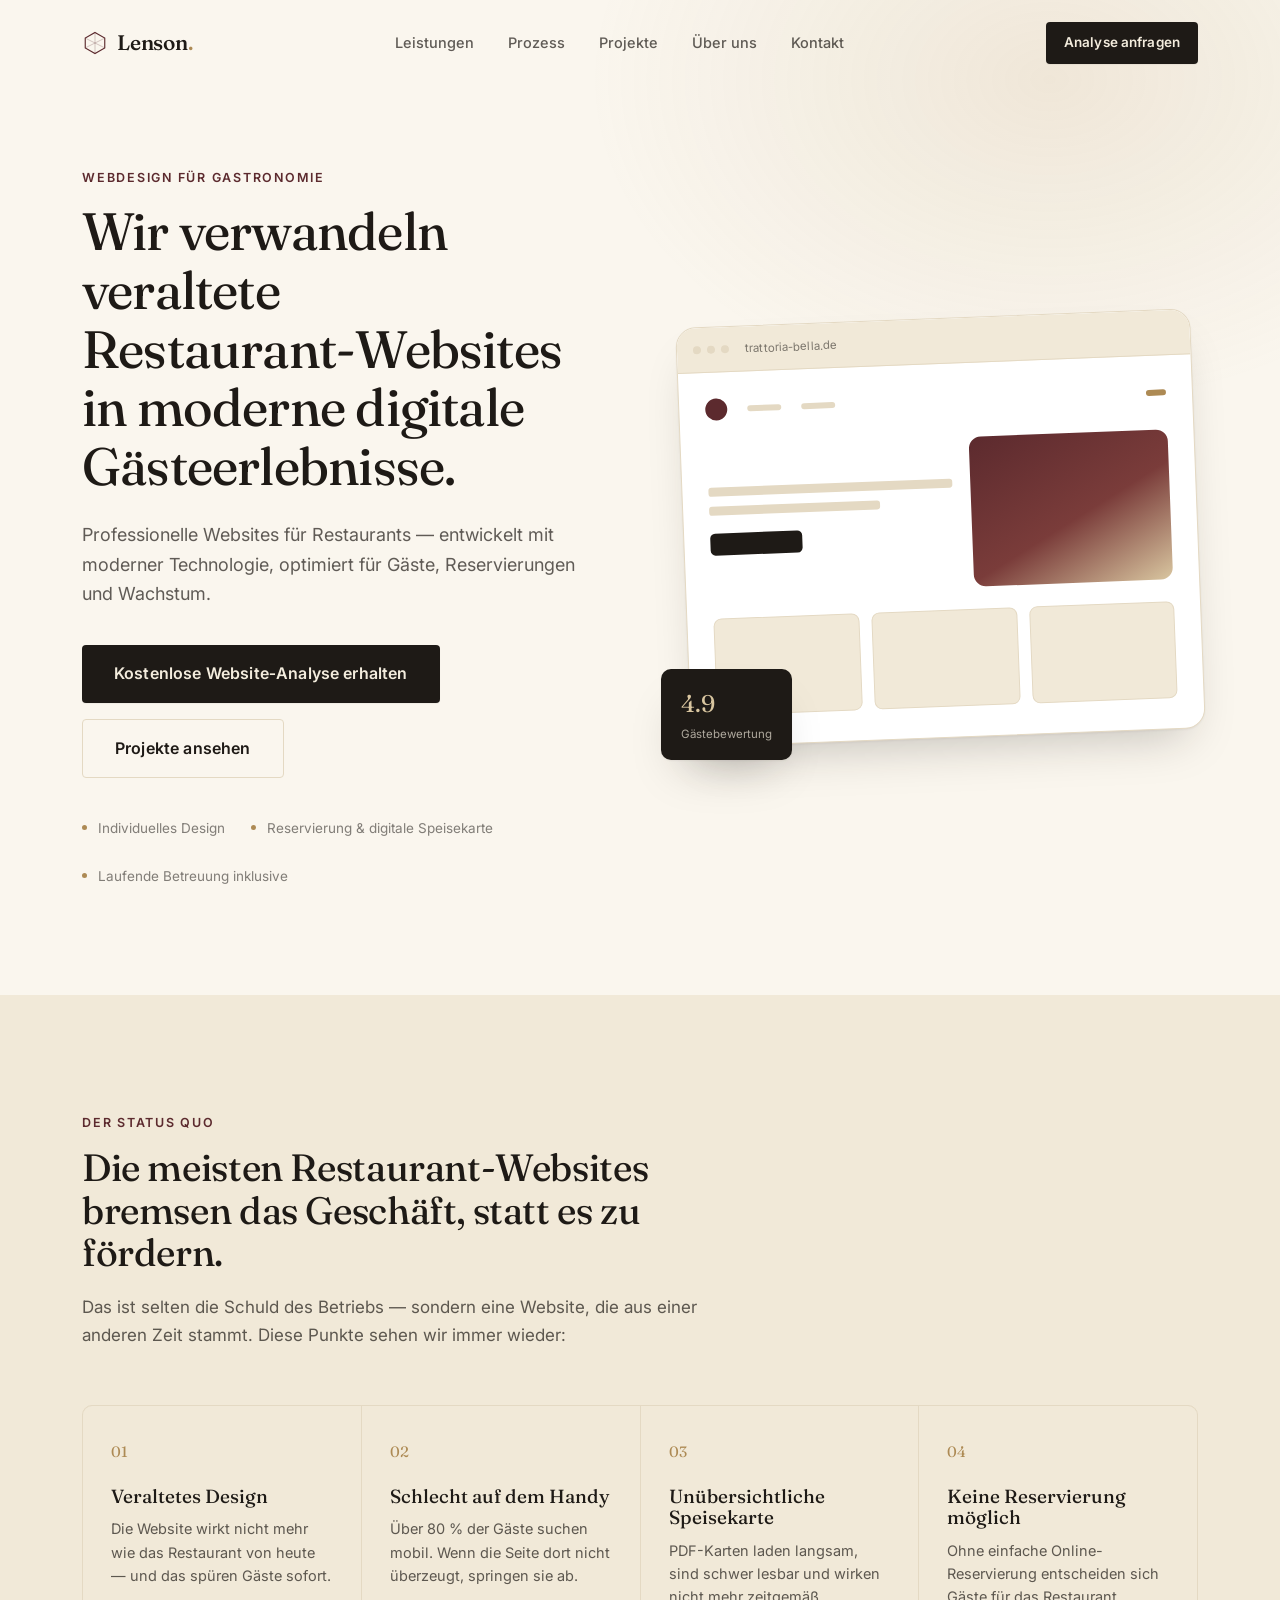
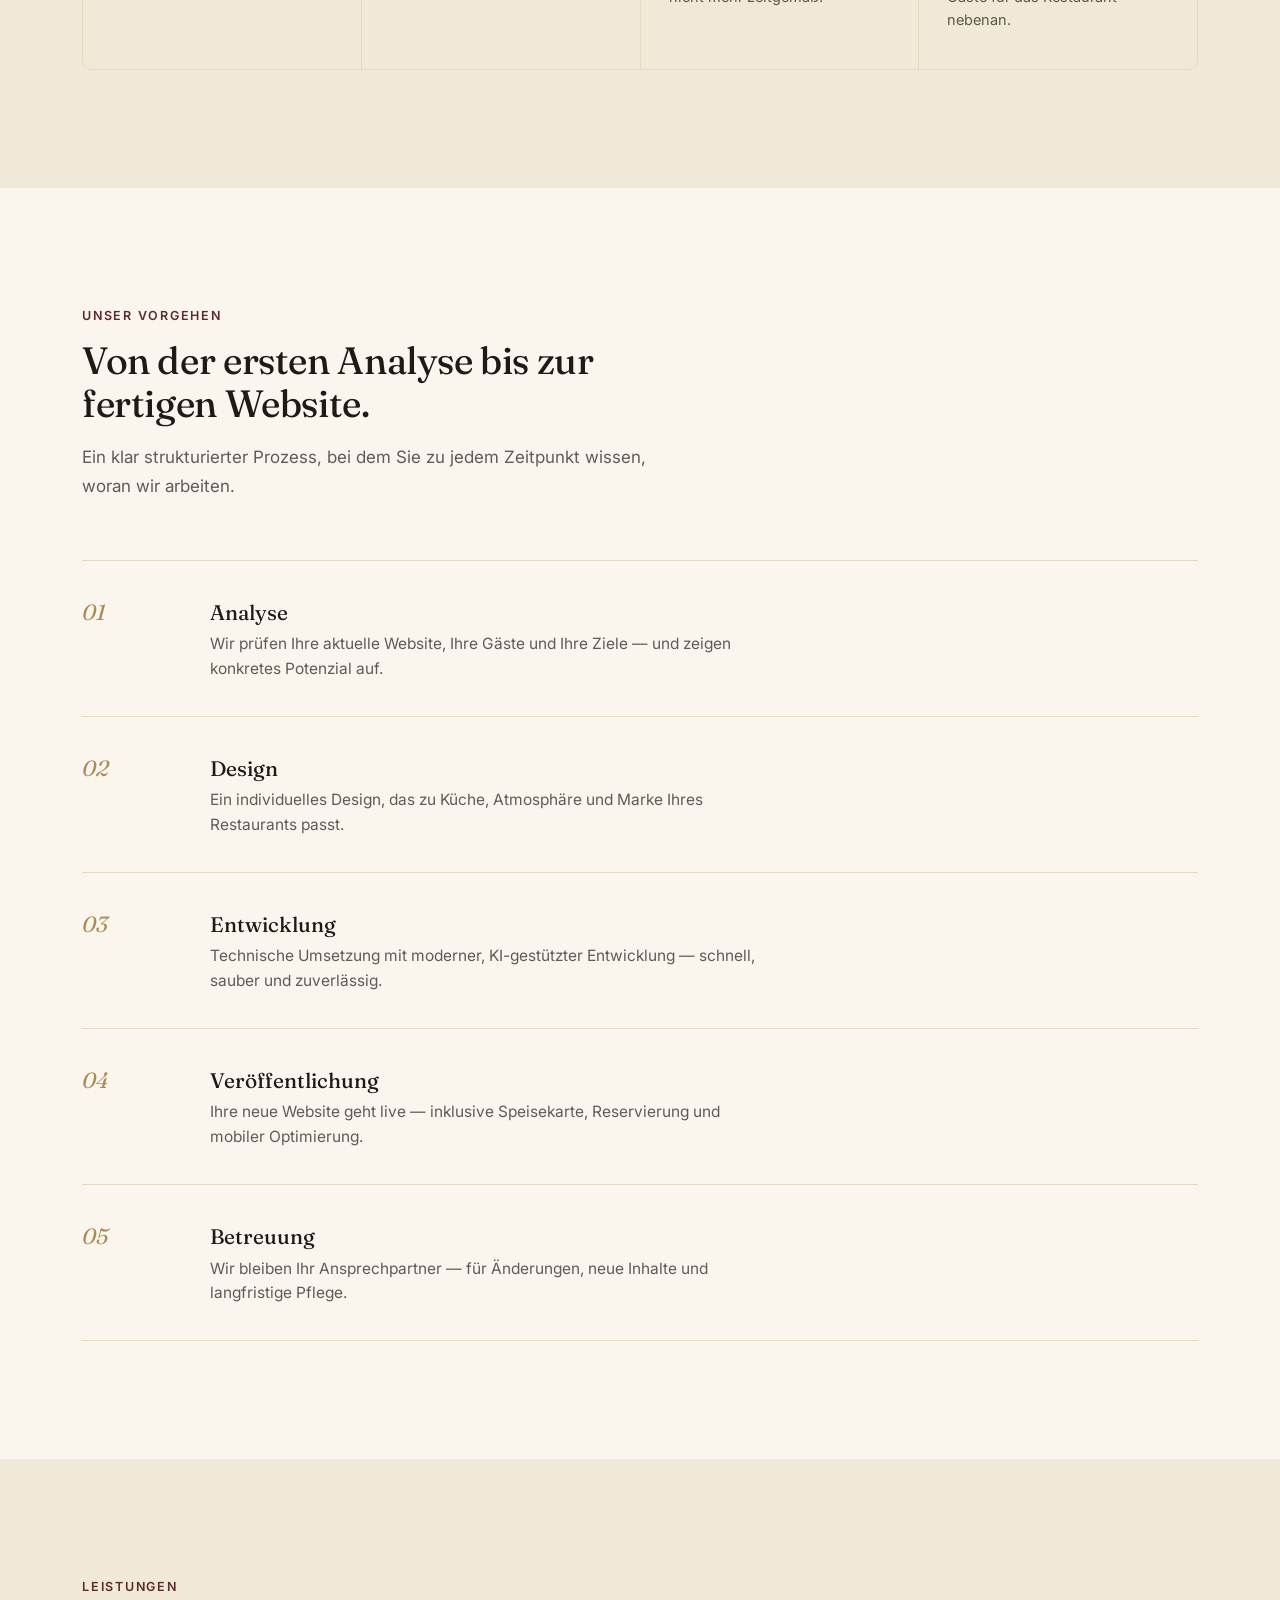
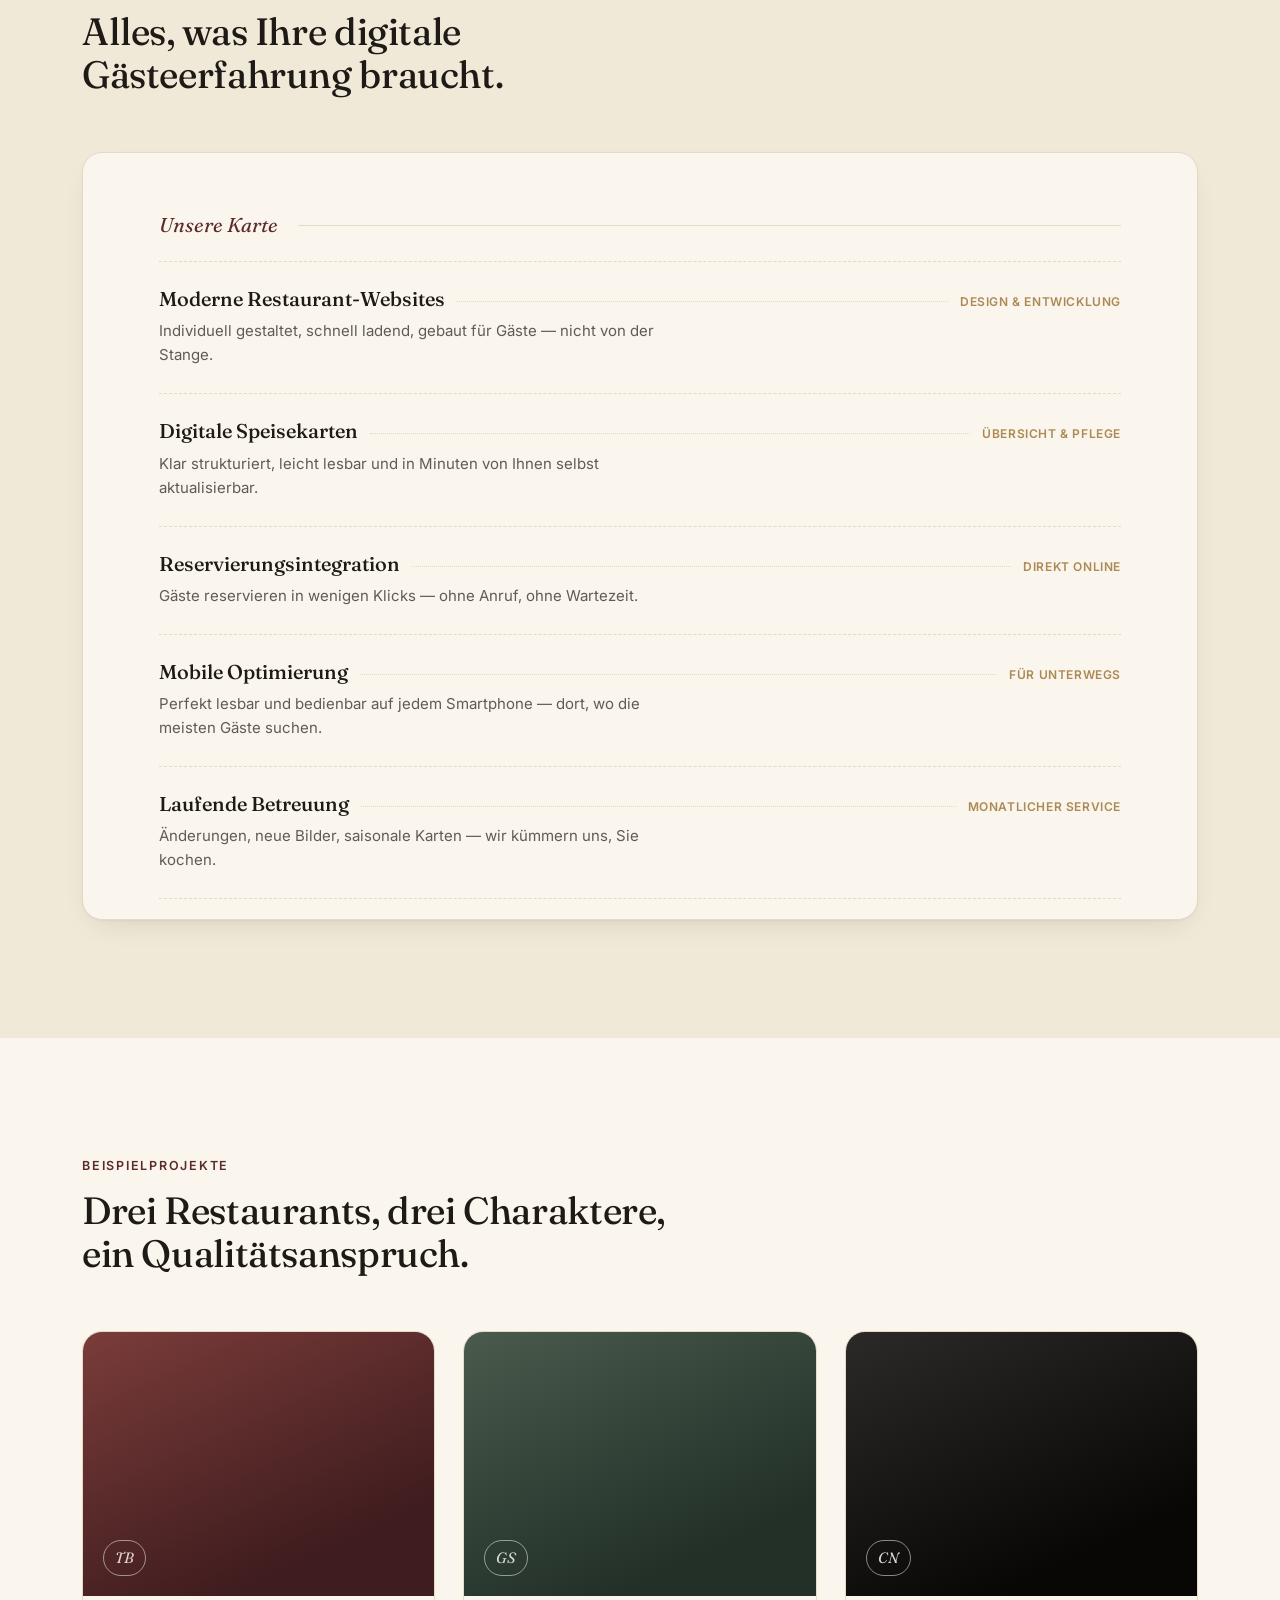
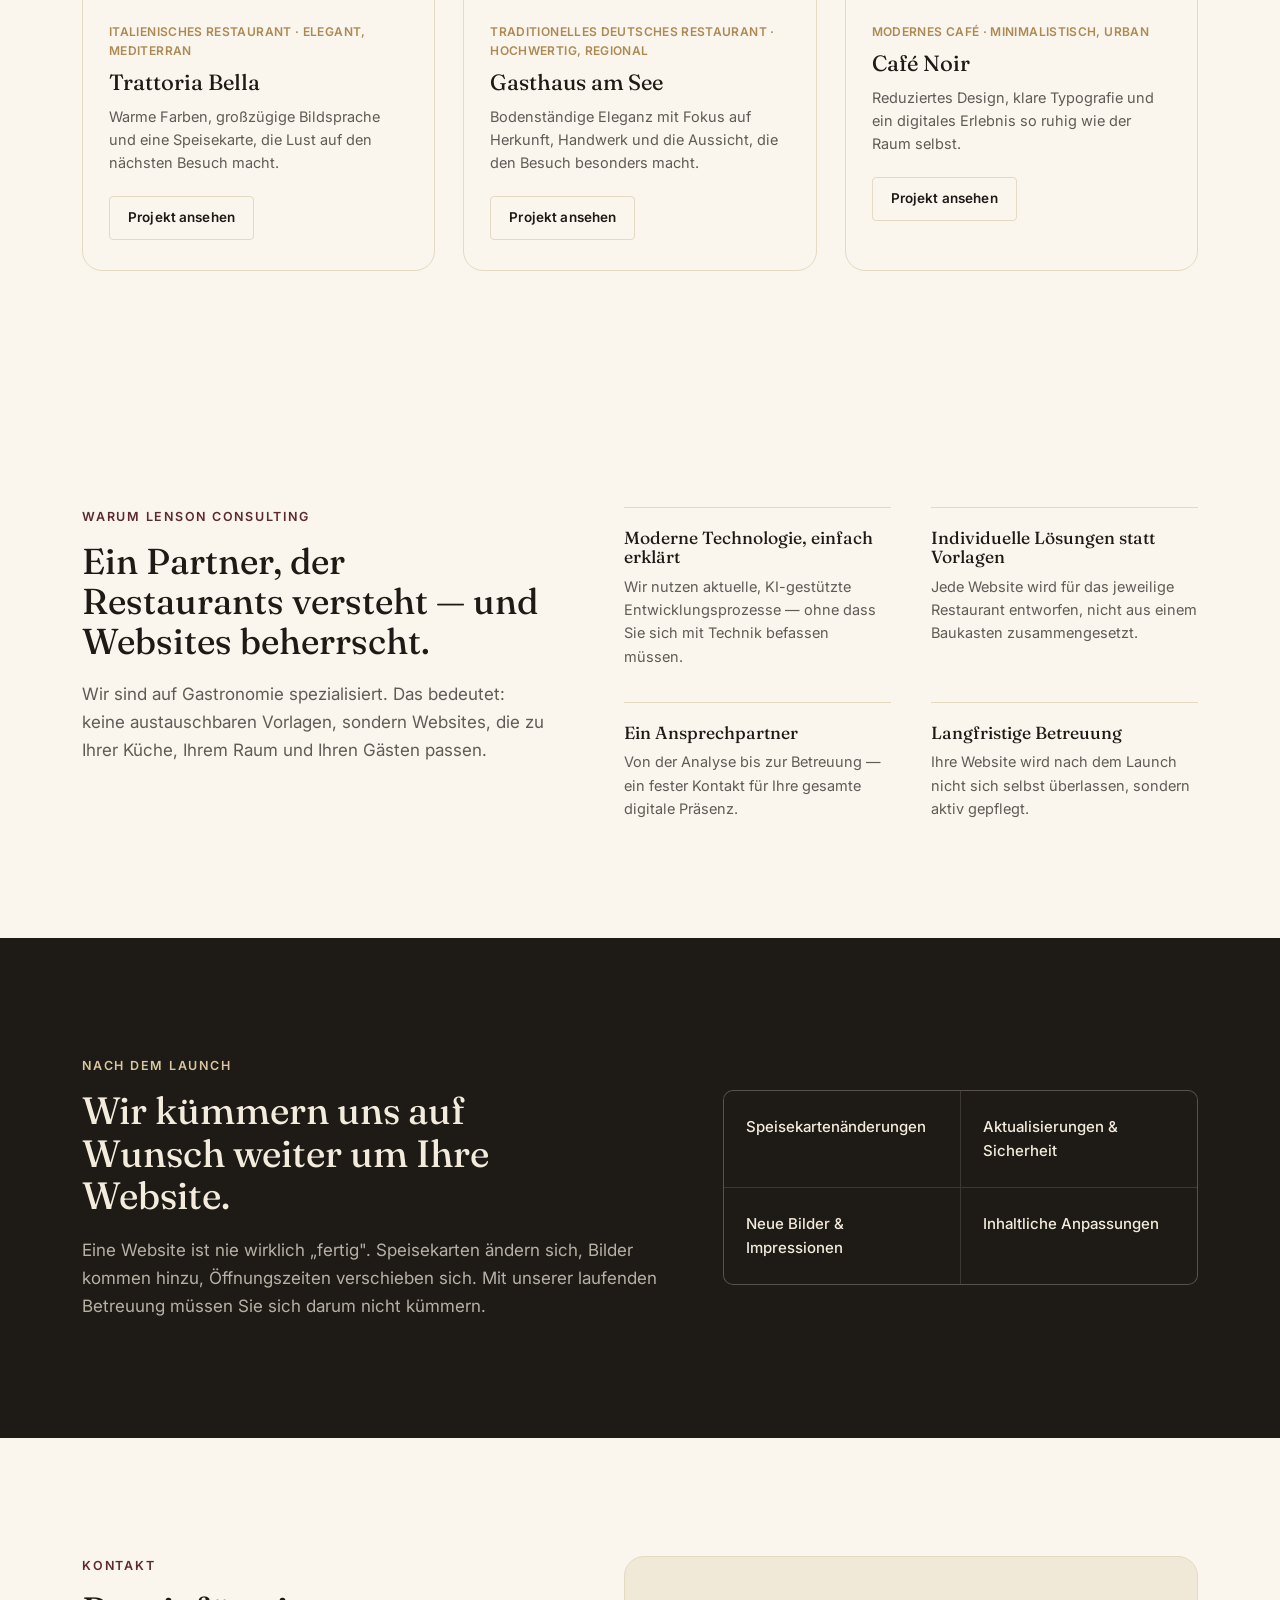
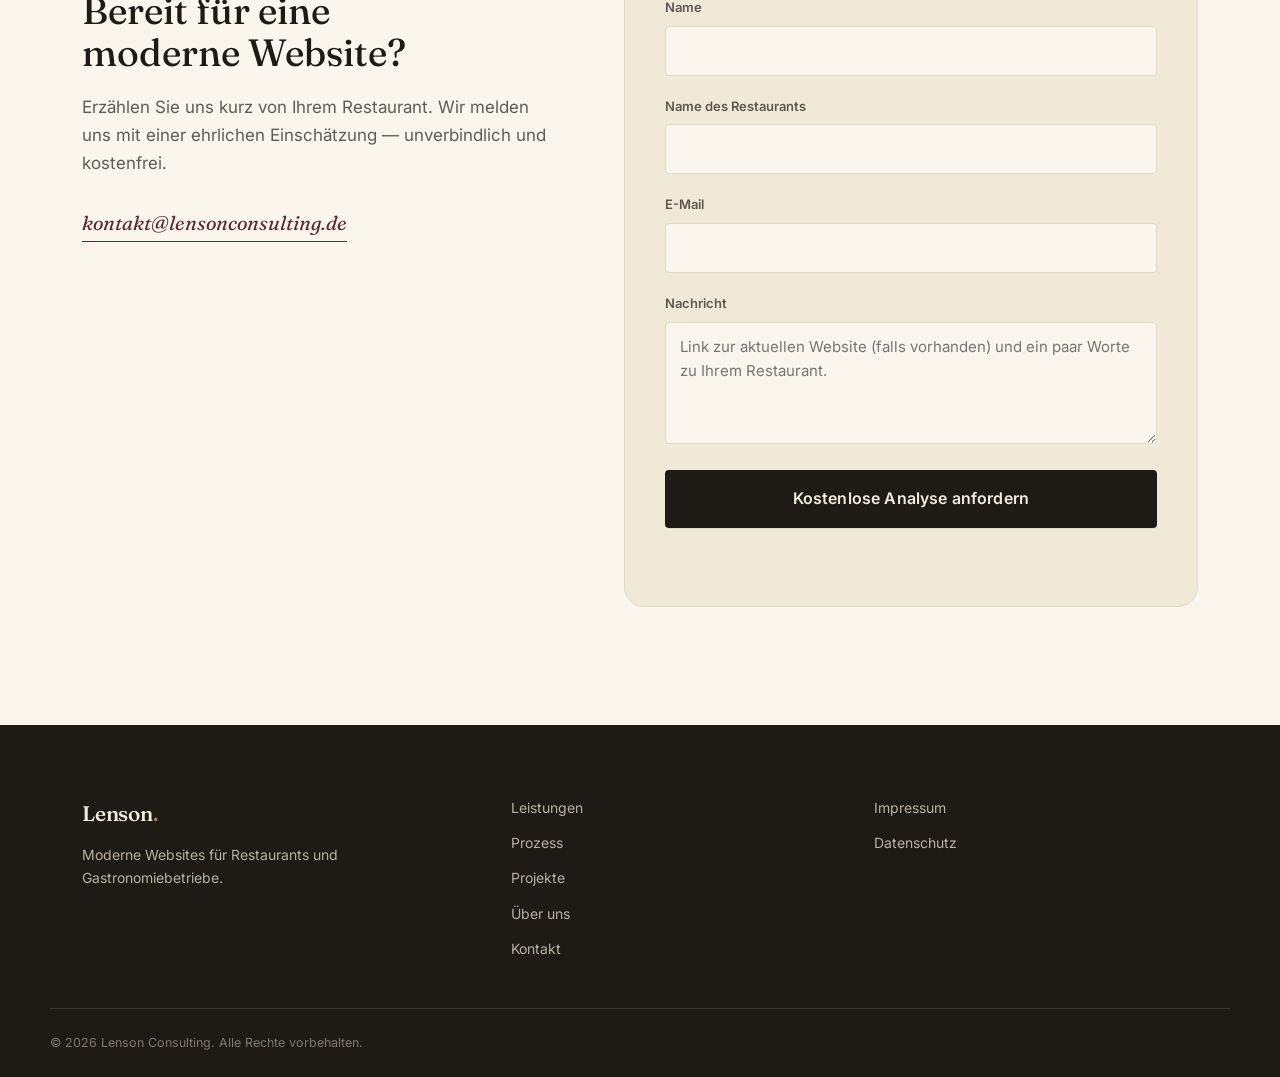
==== commit cae7246b: "Add files via upload" ====
--- a/index.html
+++ b/index.html
@@ -1,256 +1,464 @@
-<!doctype html>
+<!DOCTYPE html>
 <html lang="de">
-  <head>
-    <meta charset="utf-8" />
-    <meta name="viewport" content="width=device-width, initial-scale=1" />
-    <meta
-      name="description"
-      content="Lenson Consulting gestaltet moderne Restaurant-Websites, die Appetit machen und Gäste zur Reservierung führen."
-    />
-    <title>Lenson Consulting | Websites für Restaurants</title>
-    <link rel="preconnect" href="https://fonts.googleapis.com" />
-    <link rel="preconnect" href="https://fonts.gstatic.com" crossorigin />
-    <link
-      href="https://fonts.googleapis.com/css2?family=Instrument+Serif:ital@0;1&family=Inter:wght@400;500;600;700&family=Space+Mono:wght@400;700&display=swap"
-      rel="stylesheet"
-    />
-    <link rel="stylesheet" href="style.css" />
-  </head>
-  <body>
-    <div class="marquee" aria-hidden="true">
-      <div class="marquee-track">
-        <span>AGENTUR FÜR RESTAURANT-WEBSITES <i>·</i> INDIVIDUELL GESTALTET <i>·</i> SEIT 2019 <i>·</i> HANDGEFERTIGT, KEIN BAUKASTEN <i>·</i></span>
-        <span>AGENTUR FÜR RESTAURANT-WEBSITES <i>·</i> INDIVIDUELL GESTALTET <i>·</i> SEIT 2019 <i>·</i> HANDGEFERTIGT, KEIN BAUKASTEN <i>·</i></span>
-      </div>
-    </div>
-
-    <header class="site-header" id="top">
-      <nav class="nav container" aria-label="Hauptnavigation">
-        <a class="wordmark" href="#top" aria-label="Lenson Consulting – Startseite">
-          <span class="wordmark-mark">L</span>
-          <span class="wordmark-text">Lenson <em>Consulting</em></span>
-        </a>
-        <div class="nav-links">
-          <a href="#vorteile">Vorteile</a>
-          <a href="#ablauf">Ablauf</a>
-          <a href="#beispiele">Beispiele</a>
-        </div>
-        <a class="nav-cta" href="#kontakt">Kostenlose Analyse →</a>
-      </nav>
-    </header>
-
-    <main>
-      <section class="hero">
-        <div class="hero-grid container">
-          <div class="hero-copy" data-reveal>
-            <p class="index-label"><span>00</span> Websites, die Gästen Appetit machen</p>
-            <h1>Ihr Restaurant verdient einen <i>starken</i> ersten Eindruck.</h1>
-            <p class="intro">
-              Wir verwandeln veraltete Restaurant-Websites in moderne Auftritte, die
-              Vertrauen schaffen, Reservierungen erleichtern und auf jedem Gerät überzeugen.
-            </p>
-            <div class="hero-actions">
-              <a class="btn btn-solid" href="#kontakt">
-                Kostenlose Website-Analyse
-                <svg viewBox="0 0 24 24" fill="none"><path d="M5 12h13M13 6l6 6-6 6" stroke="currentColor" stroke-width="1.6" stroke-linecap="round" stroke-linejoin="round"/></svg>
-              </a>
-              <a class="link-underline" href="#ablauf">
-                So funktioniert es
-                <svg viewBox="0 0 24 24" fill="none"><path d="M12 4v15M6 13l6 6 6-6" stroke="currentColor" stroke-width="1.6" stroke-linecap="round" stroke-linejoin="round"/></svg>
-              </a>
-            </div>
-
-            <div class="proof">
-              <span class="proof-figure">40+</span>
-              <p>Restaurant-Websites gestaltet und begleitet – vom Konzept bis zur laufenden Betreuung.</p>
-            </div>
-          </div>
-
-          <div class="menu-card" data-reveal aria-label="Übersicht unserer Leistungen">
-            <div class="menu-card-head">
-              <svg viewBox="0 0 24 24" fill="none"><path d="M7 3v8a2 2 0 002 2v8M7 3a2 2 0 00-2 2v4a2 2 0 002 2M17 3c-2 0-3 2-3 5s1 4 3 4v9" stroke="currentColor" stroke-width="1.3" stroke-linecap="round" stroke-linejoin="round"/></svg>
-              <span>TISCH&nbsp;1&nbsp;·&nbsp;LENSON CONSULTING</span>
-            </div>
-            <p class="menu-card-title"><i>Unser Angebot</i></p>
-            <p class="menu-card-sub">Drei Leistungen, ein Ziel: mehr Gäste am Tisch.</p>
-            <ul class="menu-list">
-              <li>
-                <a href="#vorteile">
-                  <span class="num">01</span>
-                  <span class="name">Design mit Charakter</span>
-                  <span class="leader"></span>
-                  <svg class="go" viewBox="0 0 24 24" fill="none"><path d="M5 12h13M13 6l6 6-6 6" stroke="currentColor" stroke-width="1.6" stroke-linecap="round" stroke-linejoin="round"/></svg>
-                </a>
-              </li>
-              <li>
-                <a href="#vorteile">
-                  <span class="num">02</span>
-                  <span class="name">Speisekarte, die lebt</span>
-                  <span class="leader"></span>
-                  <svg class="go" viewBox="0 0 24 24" fill="none"><path d="M5 12h13M13 6l6 6-6 6" stroke="currentColor" stroke-width="1.6" stroke-linecap="round" stroke-linejoin="round"/></svg>
-                </a>
-              </li>
-              <li>
-                <a href="#vorteile">
-                  <span class="num">03</span>
-                  <span class="name">Einfach reservieren</span>
-                  <span class="leader"></span>
-                  <svg class="go" viewBox="0 0 24 24" fill="none"><path d="M5 12h13M13 6l6 6-6 6" stroke="currentColor" stroke-width="1.6" stroke-linecap="round" stroke-linejoin="round"/></svg>
-                </a>
-              </li>
-              <li>
-                <a href="#kontakt">
-                  <span class="num">04</span>
-                  <span class="name">Persönliche Betreuung</span>
-                  <span class="leader"></span>
-                  <svg class="go" viewBox="0 0 24 24" fill="none"><path d="M5 12h13M13 6l6 6-6 6" stroke="currentColor" stroke-width="1.6" stroke-linecap="round" stroke-linejoin="round"/></svg>
-                </a>
-              </li>
-            </ul>
-            <p class="menu-card-foot">Kostenlose Analyse inklusive — jederzeit auf Anfrage.</p>
-          </div>
-        </div>
-      </section>
-
-      <section class="statement container" data-reveal>
-        <p class="index-label center"><span>01</span> Der digitale erste Eindruck</p>
-        <h2>Gutes Essen allein bringt Gäste nicht <i>auf Ihre Website.</i></h2>
-        <p class="lede">Ihre Website entscheidet in Sekunden, ob aus Interesse eine Reservierung wird. Ist sie langsam, unübersichtlich oder nicht mobil optimiert, geht dieser Gast verloren.</p>
-        <a class="link-underline" href="#vorteile">
-          Zeit für einen besseren Auftritt
-          <svg viewBox="0 0 24 24" fill="none"><path d="M5 12h13M13 6l6 6-6 6" stroke="currentColor" stroke-width="1.6" stroke-linecap="round" stroke-linejoin="round"/></svg>
-        </a>
-      </section>
-
-      <section class="services" id="vorteile">
-        <div class="container">
-          <div class="services-head" data-reveal>
-            <div>
-              <p class="index-label on-dark"><span>02</span> Was wir für Sie lösen</p>
-              <h2>Alles, was Gäste online <i>brauchen.</i></h2>
-            </div>
-            <p>Ein klarer Auftritt, der Ihre Atmosphäre spürbar macht – und Besuchende intuitiv zum nächsten Schritt führt.</p>
-          </div>
-
-          <div data-reveal>
-            <div class="service-row">
-              <span class="num">01</span>
-              <h3>Design mit Charakter</h3>
-              <p>Eine Website, die so individuell wirkt wie Ihr Restaurant – statt wie ein austauschbarer Baukasten.</p>
-              <svg class="arrow" viewBox="0 0 24 24" fill="none"><path d="M7 17L17 7M7 7h10v10" stroke="currentColor" stroke-width="1.4" stroke-linecap="round" stroke-linejoin="round"/></svg>
-            </div>
-            <div class="service-row">
-              <span class="num">02</span>
-              <h3>Speisekarte, die lebt</h3>
-              <p>Aktuelle Menüs, Wochenkarten und Angebote, die Gäste leicht finden und gern ansehen.</p>
-              <svg class="arrow" viewBox="0 0 24 24" fill="none"><path d="M7 17L17 7M7 7h10v10" stroke="currentColor" stroke-width="1.4" stroke-linecap="round" stroke-linejoin="round"/></svg>
-            </div>
-            <div class="service-row">
-              <span class="num">03</span>
-              <h3>Einfach reservieren</h3>
-              <p>Klare Wege zur Reservierung, Anfahrt und Kontaktaufnahme – besonders auf dem Smartphone.</p>
-              <svg class="arrow" viewBox="0 0 24 24" fill="none"><path d="M7 17L17 7M7 7h10v10" stroke="currentColor" stroke-width="1.4" stroke-linecap="round" stroke-linejoin="round"/></svg>
-            </div>
-          </div>
-        </div>
-      </section>
-
-      <section class="process container" id="ablauf">
-        <div class="process-head" data-reveal>
+<head>
+<meta charset="UTF-8">
+<meta name="viewport" content="width=device-width, initial-scale=1.0">
+<title>Lenson Consulting — Moderne Websites für Restaurants</title>
+<meta name="description" content="Lenson Consulting entwickelt moderne, conversion-optimierte Websites für Restaurants und Gastronomiebetriebe. Von der Analyse bis zur laufenden Betreuung — alles aus einer Hand.">
+<meta name="keywords" content="Restaurant Website, Gastronomie Website erstellen, Webdesign Restaurant, digitale Speisekarte, Restaurant Webagentur">
+<meta name="author" content="Lenson Consulting">
+
+<!-- Open Graph -->
+<meta property="og:type" content="website">
+<meta property="og:title" content="Lenson Consulting — Moderne Websites für Restaurants">
+<meta property="og:description" content="Wir verwandeln veraltete Restaurant-Websites in moderne digitale Gästeerlebnisse.">
+<meta property="og:url" content="https://lensonconsulting.de">
+<meta property="og:locale" content="de_DE">
+<meta property="og:image" content="https://lensonconsulting.de/og-image.jpg">
+
+<meta name="twitter:card" content="summary_large_image">
+<meta name="theme-color" content="#1E1A16">
+<link rel="canonical" href="https://lensonconsulting.de">
+
+<!-- Favicon (Platzhalter, siehe Bildvorschläge) -->
+<link rel="icon" type="image/svg+xml" href="favicon.svg">
+
+<!-- Fonts -->
+<link rel="preconnect" href="https://fonts.googleapis.com">
+<link rel="preconnect" href="https://fonts.gstatic.com" crossorigin>
+<link href="https://fonts.googleapis.com/css2?family=Fraunces:ital,opsz,wght@0,9..144,300;0,9..144,450;0,9..144,600;1,9..144,400;1,9..144,500&family=Inter:wght@400;500;600&display=swap" rel="stylesheet">
+
+<link rel="stylesheet" href="style.css">
+
+<!-- JSON-LD: LocalBusiness / ProfessionalService -->
+<script type="application/ld+json">
+{
+  "@context": "https://schema.org",
+  "@type": "ProfessionalService",
+  "name": "Lenson Consulting",
+  "url": "https://lensonconsulting.de",
+  "email": "kontakt@lensonconsulting.de",
+  "description": "Moderne, hochwertige Websites für lokale Restaurants und Gastronomiebetriebe.",
+  "areaServed": "DE",
+  "serviceType": ["Webdesign", "Webentwicklung", "Digitale Speisekarten", "Reservierungssysteme"]
+}
+</script>
+</head>
+<body>
+
+<a class="skip-link" href="#main">Zum Inhalt springen</a>
+
+<!-- ============ HEADER ============ -->
+<header class="site-header" id="siteHeader">
+  <div class="wrap header-inner">
+    <a href="#top" class="brand" aria-label="Lenson Consulting — Startseite">
+      <span class="brand-mark" aria-hidden="true">
+        <svg viewBox="0 0 32 32" width="26" height="26" fill="none">
+          <path d="M16 3 L28 10 V22 L16 29 L4 22 V10 Z" stroke="currentColor" stroke-width="1.4"/>
+          <path d="M16 3 V29 M4 10 L28 22 M28 10 L4 22" stroke="currentColor" stroke-width="0.6" opacity="0.5"/>
+        </svg>
+      </span>
+      <span class="brand-name">Lenson<span class="brand-dot">.</span></span>
+    </a>
+
+    <nav class="main-nav" id="mainNav" aria-label="Hauptnavigation">
+      <a href="#leistungen">Leistungen</a>
+      <a href="#prozess">Prozess</a>
+      <a href="#projekte">Projekte</a>
+      <a href="#ueber-uns">Über uns</a>
+      <a href="#kontakt">Kontakt</a>
+    </nav>
+
+    <div class="header-actions">
+      <a href="#kontakt" class="btn btn-small btn-primary">Analyse anfragen</a>
+      <button class="nav-toggle" id="navToggle" aria-label="Menü öffnen" aria-expanded="false" aria-controls="mainNav">
+        <span></span><span></span><span></span>
+      </button>
+    </div>
+  </div>
+</header>
+
+<main id="main">
+
+  <!-- ============ HERO ============ -->
+  <section class="hero" id="top">
+    <div class="wrap hero-inner">
+      <div class="hero-copy reveal">
+        <p class="eyebrow">Webdesign für Gastronomie</p>
+        <h1 class="hero-title">
+          Wir verwandeln veraltete Restaurant&#8209;Websites in moderne digitale Gästeerlebnisse.
+        </h1>
+        <p class="hero-sub">
+          Professionelle Websites für Restaurants — entwickelt mit moderner Technologie, optimiert für Gäste, Reservierungen und Wachstum.
+        </p>
+        <div class="hero-cta-row">
+          <a href="#kontakt" class="btn btn-primary btn-large">Kostenlose Website&#8209;Analyse erhalten</a>
+          <a href="#projekte" class="btn btn-ghost btn-large">Projekte ansehen</a>
+        </div>
+        <ul class="hero-trust" aria-label="Vertrauensmerkmale">
+          <li>Individuelles Design</li>
+          <li>Reservierung &amp; digitale Speisekarte</li>
+          <li>Laufende Betreuung inklusive</li>
+        </ul>
+      </div>
+
+      <div class="hero-visual reveal" aria-hidden="true">
+        <div class="mock-browser">
+          <div class="mock-browser-bar">
+            <span class="mock-dot"></span><span class="mock-dot"></span><span class="mock-dot"></span>
+            <span class="mock-url">trattoria-bella.de</span>
+          </div>
+          <div class="mock-browser-body">
+            <div class="mock-nav">
+              <span class="mock-logo"></span>
+              <span class="mock-link"></span>
+              <span class="mock-link"></span>
+              <span class="mock-link short"></span>
+            </div>
+            <div class="mock-hero">
+              <div class="mock-hero-text">
+                <span class="mock-line long"></span>
+                <span class="mock-line mid"></span>
+                <span class="mock-chip"></span>
+              </div>
+              <div class="mock-hero-plate"></div>
+            </div>
+            <div class="mock-cards">
+              <div class="mock-card"></div>
+              <div class="mock-card"></div>
+              <div class="mock-card"></div>
+            </div>
+          </div>
+        </div>
+        <div class="mock-badge">
+          <span class="mock-badge-num">4.9</span>
+          <span class="mock-badge-label">Gäste&shy;bewertung</span>
+        </div>
+      </div>
+    </div>
+  </section>
+
+  <!-- ============ PROBLEM ============ -->
+  <section class="section problem" id="problem">
+    <div class="wrap">
+      <div class="section-head reveal">
+        <p class="eyebrow">Der Status quo</p>
+        <h2>Die meisten Restaurant&#8209;Websites bremsen das Geschäft, statt es zu fördern.</h2>
+        <p class="section-lede">
+          Das ist selten die Schuld des Betriebs — sondern eine Website, die aus einer anderen Zeit stammt. Diese Punkte sehen wir immer wieder:
+        </p>
+      </div>
+
+      <div class="problem-grid">
+        <div class="problem-card reveal">
+          <span class="problem-index">01</span>
+          <h3>Veraltetes Design</h3>
+          <p>Die Website wirkt nicht mehr wie das Restaurant von heute — und das spüren Gäste sofort.</p>
+        </div>
+        <div class="problem-card reveal">
+          <span class="problem-index">02</span>
+          <h3>Schlecht auf dem Handy</h3>
+          <p>Über 80 % der Gäste suchen mobil. Wenn die Seite dort nicht überzeugt, springen sie ab.</p>
+        </div>
+        <div class="problem-card reveal">
+          <span class="problem-index">03</span>
+          <h3>Unübersichtliche Speisekarte</h3>
+          <p>PDF-Karten laden langsam, sind schwer lesbar und wirken nicht mehr zeitgemäß.</p>
+        </div>
+        <div class="problem-card reveal">
+          <span class="problem-index">04</span>
+          <h3>Keine Reservierung möglich</h3>
+          <p>Ohne einfache Online-Reservierung entscheiden sich Gäste für das Restaurant nebenan.</p>
+        </div>
+      </div>
+    </div>
+  </section>
+
+  <!-- ============ PROZESS / LÖSUNG ============ -->
+  <section class="section process" id="prozess">
+    <div class="wrap">
+      <div class="section-head reveal">
+        <p class="eyebrow">Unser Vorgehen</p>
+        <h2>Von der ersten Analyse bis zur fertigen Website.</h2>
+        <p class="section-lede">Ein klar strukturierter Prozess, bei dem Sie zu jedem Zeitpunkt wissen, woran wir arbeiten.</p>
+      </div>
+
+      <ol class="process-list">
+        <li class="process-step reveal">
+          <span class="process-num">01</span>
           <div>
-            <p class="index-label"><span>03</span> Klarer Prozess</p>
-            <h2>In drei Schritten zu Ihrer neuen <i>Website.</i></h2>
-          </div>
-          <p>Kein Baukasten, keine Vorlage von der Stange – ein persönlicher Ablauf von der Idee bis zum Livegang.</p>
-        </div>
-        <ol class="timeline" data-reveal>
-          <li><span class="num">01</span><div><h3>Wir hören zu.</h3><p>Wir schauen auf Ihren aktuellen Auftritt, Ihr Konzept und die Gäste, die Sie erreichen möchten.</p></div></li>
-          <li><span class="num">02</span><div><h3>Wir gestalten.</h3><p>Sie erhalten einen individuellen Entwurf mit klarer Struktur, starken Texten und passender Bildwelt.</p></div></li>
-          <li><span class="num">03</span><div><h3>Sie gehen online.</h3><p>Nach Ihrer Freigabe machen wir die Seite live. Auf Wunsch bleiben wir für Anpassungen an Ihrer Seite.</p></div></li>
-        </ol>
-      </section>
-
-      <section class="showcase" id="beispiele">
-        <div class="container">
-          <div class="showcase-head" data-reveal>
-            <div>
-              <p class="index-label"><span>04</span> Gedacht für Ihre Atmosphäre</p>
-              <h2>Ihr Stil. <i>Ihr Auftritt.</i></h2>
-            </div>
-            <p>Ob mediterran, bodenständig oder urban: Die Website macht sichtbar, was Gäste bei Ihnen erwartet.</p>
-          </div>
-
-          <div class="example-grid" data-reveal>
-            <article class="example">
-              <div class="example-tag"><span>OSTERIA SOLE</span><span>ITALIENISCH</span></div>
-              <div class="example-art">
-                <svg viewBox="0 0 100 100" fill="none"><circle cx="50" cy="50" r="30" stroke="currentColor" stroke-width="1.1"/><circle cx="50" cy="50" r="15" stroke="currentColor" stroke-width="1.1"/><path d="M14 40c8 4 14 12 14 22M86 40c-8 4-14 12-14 22" stroke="currentColor" stroke-width="1.1" stroke-linecap="round"/></svg>
-              </div>
-              <h3>Feine Küche, warme Farben.</h3>
-              <p>Für Restaurants mit mediterranem Charakter.</p>
-            </article>
-            <article class="example">
-              <div class="example-tag"><span>WIRTSHAUS AM BERG</span><span>REGIONAL</span></div>
-              <div class="example-art">
-                <svg viewBox="0 0 100 100" fill="none"><path d="M6 76L34 34l16 20 12-16 32 38H6z" stroke="currentColor" stroke-width="1.1" stroke-linejoin="round"/><circle cx="70" cy="24" r="7" stroke="currentColor" stroke-width="1.1"/></svg>
-              </div>
-              <h3>Tradition, zeitgemäß erzählt.</h3>
-              <p>Für Gasthäuser mit Geschichte und Herz.</p>
-            </article>
-            <article class="example">
-              <div class="example-tag"><span>STUDIO NO. 8</span><span>BISTRO</span></div>
-              <div class="example-art">
-                <svg viewBox="0 0 100 100" fill="none"><path d="M32 20h36l-6 30a12 12 0 01-24 0z" stroke="currentColor" stroke-width="1.1" stroke-linejoin="round"/><path d="M50 50v26M36 82h28" stroke="currentColor" stroke-width="1.1" stroke-linecap="round"/></svg>
-              </div>
-              <h3>Urban, klar, unverwechselbar.</h3>
-              <p>Für moderne Konzepte mit Haltung.</p>
-            </article>
-          </div>
-        </div>
-      </section>
-
-      <section class="contact" id="kontakt">
-        <div class="contact-inner container" data-reveal>
-          <p class="index-label on-wine center"><span>05</span> Ihr nächster Schritt</p>
-          <h2>Machen wir Ihre Website zum <i>Lieblingsplatz</i> Ihrer Gäste.</h2>
-          <p class="lede">Fordern Sie jetzt eine unverbindliche Einschätzung Ihrer aktuellen Website an.</p>
-          <div class="contact-actions">
-            <a class="btn btn-light" href="mailto:kontakt@lensonconsulting.de?subject=Kostenlose%20Website-Analyse">
-              Kostenlose Analyse anfragen
-              <svg viewBox="0 0 24 24" fill="none"><path d="M5 12h13M13 6l6 6-6 6" stroke="currentColor" stroke-width="1.6" stroke-linecap="round" stroke-linejoin="round"/></svg>
-            </a>
-          </div>
-          <p class="contact-note">Oder direkt schreiben: <a href="mailto:kontakt@lensonconsulting.de">kontakt@lensonconsulting.de</a></p>
-        </div>
-        <div class="marquee" aria-hidden="true">
-          <div class="marquee-track">
-            <span>RESERVIERUNG <i>·</i> VERTRAUEN <i>·</i> GESCHMACK <i>·</i> RESERVIERUNG <i>·</i> VERTRAUEN <i>·</i> GESCHMACK <i>·</i></span>
-            <span>RESERVIERUNG <i>·</i> VERTRAUEN <i>·</i> GESCHMACK <i>·</i> RESERVIERUNG <i>·</i> VERTRAUEN <i>·</i> GESCHMACK <i>·</i></span>
-          </div>
-        </div>
-      </section>
-    </main>
-
-    <footer class="footer container">
-      <a class="wordmark" href="#top">
-        <span class="wordmark-mark">L</span>
-        <span class="wordmark-text">Lenson <em>Consulting</em></span>
-      </a>
-      <p>© 2026 Lenson Consulting — Websites für Restaurants</p>
-      <a class="link-underline" href="mailto:kontakt@lensonconsulting.de">kontakt@lensonconsulting.de</a>
-    </footer>
-
-    <script>
-      if (!window.matchMedia('(prefers-reduced-motion: reduce)').matches && 'IntersectionObserver' in window) {
-        var io = new IntersectionObserver(function (entries) {
-          entries.forEach(function (e) {
-            if (e.isIntersecting) { e.target.classList.add('is-visible'); io.unobserve(e.target); }
-          });
-        }, { threshold: 0.12 });
-        document.querySelectorAll('[data-reveal]').forEach(function (el) { io.observe(el); });
-      } else {
-        document.querySelectorAll('[data-reveal]').forEach(function (el) { el.classList.add('is-visible'); });
-      }
-    </script>
-  </body>
+            <h3>Analyse</h3>
+            <p>Wir prüfen Ihre aktuelle Website, Ihre Gäste und Ihre Ziele — und zeigen konkretes Potenzial auf.</p>
+          </div>
+        </li>
+        <li class="process-step reveal">
+          <span class="process-num">02</span>
+          <div>
+            <h3>Design</h3>
+            <p>Ein individuelles Design, das zu Küche, Atmosphäre und Marke Ihres Restaurants passt.</p>
+          </div>
+        </li>
+        <li class="process-step reveal">
+          <span class="process-num">03</span>
+          <div>
+            <h3>Entwicklung</h3>
+            <p>Technische Umsetzung mit moderner, KI-gestützter Entwicklung — schnell, sauber und zuverlässig.</p>
+          </div>
+        </li>
+        <li class="process-step reveal">
+          <span class="process-num">04</span>
+          <div>
+            <h3>Veröffentlichung</h3>
+            <p>Ihre neue Website geht live — inklusive Speisekarte, Reservierung und mobiler Optimierung.</p>
+          </div>
+        </li>
+        <li class="process-step reveal">
+          <span class="process-num">05</span>
+          <div>
+            <h3>Betreuung</h3>
+            <p>Wir bleiben Ihr Ansprechpartner — für Änderungen, neue Inhalte und langfristige Pflege.</p>
+          </div>
+        </li>
+      </ol>
+    </div>
+  </section>
+
+  <!-- ============ LEISTUNGEN (Signature: Menu Style) ============ -->
+  <section class="section services" id="leistungen">
+    <div class="wrap">
+      <div class="section-head reveal">
+        <p class="eyebrow">Leistungen</p>
+        <h2>Alles, was Ihre digitale Gästeerfahrung braucht.</h2>
+      </div>
+
+      <div class="menu-card reveal">
+        <div class="menu-card-heading">
+          <span class="menu-card-kicker">Unsere Karte</span>
+          <span class="menu-card-rule" aria-hidden="true"></span>
+        </div>
+
+        <ul class="menu-list">
+          <li class="menu-item">
+            <div class="menu-item-title">
+              <h3>Moderne Restaurant&#8209;Websites</h3>
+              <span class="menu-leader" aria-hidden="true"></span>
+              <span class="menu-item-tag">Design &amp; Entwicklung</span>
+            </div>
+            <p>Individuell gestaltet, schnell ladend, gebaut für Gäste — nicht von der Stange.</p>
+          </li>
+          <li class="menu-item">
+            <div class="menu-item-title">
+              <h3>Digitale Speisekarten</h3>
+              <span class="menu-leader" aria-hidden="true"></span>
+              <span class="menu-item-tag">Übersicht &amp; Pflege</span>
+            </div>
+            <p>Klar strukturiert, leicht lesbar und in Minuten von Ihnen selbst aktualisierbar.</p>
+          </li>
+          <li class="menu-item">
+            <div class="menu-item-title">
+              <h3>Reservierungsintegration</h3>
+              <span class="menu-leader" aria-hidden="true"></span>
+              <span class="menu-item-tag">Direkt online</span>
+            </div>
+            <p>Gäste reservieren in wenigen Klicks — ohne Anruf, ohne Wartezeit.</p>
+          </li>
+          <li class="menu-item">
+            <div class="menu-item-title">
+              <h3>Mobile Optimierung</h3>
+              <span class="menu-leader" aria-hidden="true"></span>
+              <span class="menu-item-tag">Für unterwegs</span>
+            </div>
+            <p>Perfekt lesbar und bedienbar auf jedem Smartphone — dort, wo die meisten Gäste suchen.</p>
+          </li>
+          <li class="menu-item">
+            <div class="menu-item-title">
+              <h3>Laufende Betreuung</h3>
+              <span class="menu-leader" aria-hidden="true"></span>
+              <span class="menu-item-tag">Monatlicher Service</span>
+            </div>
+            <p>Änderungen, neue Bilder, saisonale Karten — wir kümmern uns, Sie kochen.</p>
+          </li>
+        </ul>
+      </div>
+    </div>
+  </section>
+
+  <!-- ============ PORTFOLIO ============ -->
+  <section class="section portfolio" id="projekte">
+    <div class="wrap">
+      <div class="section-head reveal">
+        <p class="eyebrow">Beispielprojekte</p>
+        <h2>Drei Restaurants, drei Charaktere, ein Qualitätsanspruch.</h2>
+      </div>
+
+      <div class="portfolio-grid">
+
+        <article class="portfolio-card reveal" data-project="bella">
+          <div class="portfolio-thumb thumb-bella" aria-hidden="true">
+            <span class="thumb-glyph">TB</span>
+          </div>
+          <div class="portfolio-body">
+            <p class="portfolio-tag">Italienisches Restaurant · Elegant, mediterran</p>
+            <h3>Trattoria Bella</h3>
+            <p class="portfolio-desc">Warme Farben, großzügige Bildsprache und eine Speisekarte, die Lust auf den nächsten Besuch macht.</p>
+            <button type="button" class="btn btn-ghost btn-small project-open" data-project="bella">Projekt ansehen</button>
+          </div>
+        </article>
+
+        <article class="portfolio-card reveal" data-project="see">
+          <div class="portfolio-thumb thumb-see" aria-hidden="true">
+            <span class="thumb-glyph">GS</span>
+          </div>
+          <div class="portfolio-body">
+            <p class="portfolio-tag">Traditionelles deutsches Restaurant · Hochwertig, regional</p>
+            <h3>Gasthaus am See</h3>
+            <p class="portfolio-desc">Bodenständige Eleganz mit Fokus auf Herkunft, Handwerk und die Aussicht, die den Besuch besonders macht.</p>
+            <button type="button" class="btn btn-ghost btn-small project-open" data-project="see">Projekt ansehen</button>
+          </div>
+        </article>
+
+        <article class="portfolio-card reveal" data-project="noir">
+          <div class="portfolio-thumb thumb-noir" aria-hidden="true">
+            <span class="thumb-glyph">CN</span>
+          </div>
+          <div class="portfolio-body">
+            <p class="portfolio-tag">Modernes Café · Minimalistisch, urban</p>
+            <h3>Café Noir</h3>
+            <p class="portfolio-desc">Reduziertes Design, klare Typografie und ein digitales Erlebnis so ruhig wie der Raum selbst.</p>
+            <button type="button" class="btn btn-ghost btn-small project-open" data-project="noir">Projekt ansehen</button>
+          </div>
+        </article>
+
+      </div>
+    </div>
+  </section>
+
+  <!-- ============ WARUM LENSON ============ -->
+  <section class="section why" id="ueber-uns">
+    <div class="wrap why-grid">
+      <div class="why-copy reveal">
+        <p class="eyebrow">Warum Lenson Consulting</p>
+        <h2>Ein Partner, der Restaurants versteht — und Websites beherrscht.</h2>
+        <p class="section-lede">
+          Wir sind auf Gastronomie spezialisiert. Das bedeutet: keine austauschbaren Vorlagen, sondern Websites, die zu Ihrer Küche, Ihrem Raum und Ihren Gästen passen.
+        </p>
+      </div>
+
+      <div class="why-list">
+        <div class="why-item reveal">
+          <h3>Moderne Technologie, einfach erklärt</h3>
+          <p>Wir nutzen aktuelle, KI-gestützte Entwicklungsprozesse — ohne dass Sie sich mit Technik befassen müssen.</p>
+        </div>
+        <div class="why-item reveal">
+          <h3>Individuelle Lösungen statt Vorlagen</h3>
+          <p>Jede Website wird für das jeweilige Restaurant entworfen, nicht aus einem Baukasten zusammengesetzt.</p>
+        </div>
+        <div class="why-item reveal">
+          <h3>Ein Ansprechpartner</h3>
+          <p>Von der Analyse bis zur Betreuung — ein fester Kontakt für Ihre gesamte digitale Präsenz.</p>
+        </div>
+        <div class="why-item reveal">
+          <h3>Langfristige Betreuung</h3>
+          <p>Ihre Website wird nach dem Launch nicht sich selbst überlassen, sondern aktiv gepflegt.</p>
+        </div>
+      </div>
+    </div>
+  </section>
+
+  <!-- ============ BETREUUNG (dark) ============ -->
+  <section class="section care" id="betreuung">
+    <div class="wrap care-inner">
+      <div class="reveal">
+        <p class="eyebrow eyebrow-light">Nach dem Launch</p>
+        <h2>Wir kümmern uns auf Wunsch weiter um Ihre Website.</h2>
+        <p class="section-lede lede-light">
+          Eine Website ist nie wirklich „fertig". Speisekarten ändern sich, Bilder kommen hinzu, Öffnungszeiten verschieben sich. Mit unserer laufenden Betreuung müssen Sie sich darum nicht kümmern.
+        </p>
+      </div>
+
+      <ul class="care-list reveal">
+        <li>Speisekartenänderungen</li>
+        <li>Aktualisierungen &amp; Sicherheit</li>
+        <li>Neue Bilder &amp; Impressionen</li>
+        <li>Inhaltliche Anpassungen</li>
+      </ul>
+    </div>
+  </section>
+
+  <!-- ============ KONTAKT ============ -->
+  <section class="section contact" id="kontakt">
+    <div class="wrap contact-inner">
+      <div class="contact-copy reveal">
+        <p class="eyebrow">Kontakt</p>
+        <h2>Bereit für eine moderne Website?</h2>
+        <p class="section-lede">
+          Erzählen Sie uns kurz von Ihrem Restaurant. Wir melden uns mit einer ehrlichen Einschätzung — unverbindlich und kostenfrei.
+        </p>
+        <a class="contact-email" href="mailto:kontakt@lensonconsulting.de">kontakt@lensonconsulting.de</a>
+      </div>
+
+      <form class="contact-form reveal" id="contactForm" novalidate>
+        <div class="form-row">
+          <label for="name">Name</label>
+          <input type="text" id="name" name="name" required autocomplete="name">
+        </div>
+        <div class="form-row">
+          <label for="restaurant">Name des Restaurants</label>
+          <input type="text" id="restaurant" name="restaurant" required autocomplete="organization">
+        </div>
+        <div class="form-row">
+          <label for="email">E-Mail</label>
+          <input type="email" id="email" name="email" required autocomplete="email">
+        </div>
+        <div class="form-row">
+          <label for="message">Nachricht</label>
+          <textarea id="message" name="message" rows="4" placeholder="Link zur aktuellen Website (falls vorhanden) und ein paar Worte zu Ihrem Restaurant."></textarea>
+        </div>
+        <button type="submit" class="btn btn-primary btn-large form-submit">Kostenlose Analyse anfordern</button>
+        <p class="form-note" id="formNote" role="status" aria-live="polite"></p>
+      </form>
+    </div>
+  </section>
+
+</main>
+
+<!-- ============ PORTFOLIO MODAL ============ -->
+<div class="modal" id="projectModal" aria-hidden="true">
+  <div class="modal-overlay" data-close></div>
+  <div class="modal-panel" role="dialog" aria-modal="true" aria-labelledby="modalTitle">
+    <button class="modal-close" type="button" data-close aria-label="Schließen">&times;</button>
+    <div class="modal-thumb" id="modalThumb" aria-hidden="true"></div>
+    <p class="portfolio-tag" id="modalTag"></p>
+    <h3 id="modalTitle"></h3>
+    <p id="modalDesc"></p>
+    <p class="modal-note">Beispielprojekt zur Veranschaulichung unseres Designstils.</p>
+  </div>
+</div>
+
+<!-- ============ FOOTER ============ -->
+<footer class="site-footer">
+  <div class="wrap footer-inner">
+    <div class="footer-brand">
+      <span class="brand-name">Lenson<span class="brand-dot">.</span></span>
+      <p>Moderne Websites für Restaurants und Gastronomiebetriebe.</p>
+    </div>
+    <nav class="footer-nav" aria-label="Footer-Navigation">
+      <a href="#leistungen">Leistungen</a>
+      <a href="#prozess">Prozess</a>
+      <a href="#projekte">Projekte</a>
+      <a href="#ueber-uns">Über uns</a>
+      <a href="#kontakt">Kontakt</a>
+    </nav>
+    <div class="footer-legal">
+      <a href="impressum.html">Impressum</a>
+      <a href="datenschutz.html">Datenschutz</a>
+    </div>
+  </div>
+  <div class="wrap footer-bottom">
+    <p>&copy; <span id="year"></span> Lenson Consulting. Alle Rechte vorbehalten.</p>
+  </div>
+</footer>
+
+<script src="script.js"></script>
+</body>
 </html>
--- a/style.css
+++ b/style.css
@@ -1,322 +1,773 @@
-/* ============================================================
-   Lenson Consulting — Design system
-   Konzept: „Speisekarte / Bestellticket" — Restaurant-Vokabular
-   als strukturgebendes Element (Nummerierung, Perforation,
-   Stempel, Monospace-Ticker), statt austauschbarem SaaS-Look.
-   ============================================================ */
-
-:root{
-  --ink:#161f19;
-  --ink-soft:#2b3a31;
-  --paper:#f1ead9;
-  --paper-deep:#e6d9bd;
-  --paper-line:#d8c9a6;
-  --rust:#af441e;
-  --rust-deep:#832f14;
-  --olive:#48583b;
-  --gold:#c1963f;
-  --muted:#6d6a5c;
-  --line: rgba(22,31,25,.14);
-  --line-strong: rgba(22,31,25,.28);
-  --shadow: 0 30px 60px -25px rgba(22,31,25,.35);
-  --ease: cubic-bezier(.19,1,.22,1);
-}
-
-*{ box-sizing:border-box; }
-html{ scroll-behavior:smooth; }
-@media (prefers-reduced-motion:reduce){
-  html{ scroll-behavior:auto; }
-  *{ animation-duration:.001ms !important; animation-iteration-count:1 !important; transition-duration:.001ms !important; }
-}
-
-body{
-  margin:0;
-  background:var(--paper);
-  color:var(--ink);
-  font-family:"Inter",Arial,sans-serif;
-  line-height:1.5;
-  -webkit-font-smoothing:antialiased;
-  position:relative;
-}
-
-body::before{
-  content:"";
-  position:fixed; inset:0; z-index:0; pointer-events:none;
-  opacity:.5; mix-blend-mode:multiply;
-  background-image:url("data:image/svg+xml,%3Csvg xmlns='http://www.w3.org/2000/svg' width='140' height='140'%3E%3Cfilter id='n'%3E%3CfeTurbulence type='fractalNoise' baseFrequency='0.85' numOctaves='2' stitchTiles='stitch'/%3E%3CfeColorMatrix type='saturate' values='0'/%3E%3C/filter%3E%3Crect width='100%25' height='100%25' filter='url(%23n)' opacity='0.35'/%3E%3C/svg%3E");
-}
-
-a{ color:inherit; }
-img,svg{ display:block; max-width:100%; }
-.container{ width:min(1160px, calc(100% - 48px)); margin-inline:auto; position:relative; z-index:1; }
-
-::selection{ background:var(--rust); color:#fff; }
-
-:focus-visible{
-  outline:2px solid var(--rust);
-  outline-offset:3px;
-  border-radius:2px;
-}
-
-/* ---------- typography scale ---------- */
-h1,h2,h3{ margin:0; font-family:"Fraunces",serif; font-weight:600; letter-spacing:-.02em; color:var(--ink); }
-h1 i, h2 i, h3 i{ font-style:italic; font-weight:500; }
-
-.eyebrow{
-  display:flex; align-items:center; gap:10px;
-  margin:0 0 18px; color:var(--rust);
-  font-family:"IBM Plex Mono",monospace; font-size:11px; font-weight:600;
-  letter-spacing:.14em; text-transform:uppercase;
-}
-.eyebrow::before{ content:""; width:22px; height:1px; background:currentColor; flex:none; }
-.eyebrow.on-dark{ color:var(--gold); }
-.eyebrow.on-rust{ color:#ffe0cf; }
-.eyebrow.centered{ justify-content:center; }
-
-h1, .problem-grid h2, .section-heading h2, .process h2, .showcase h2{
-  line-height:.96; letter-spacing:-.03em; font-weight:600;
-}
-
-/* ---------- buttons & links ---------- */
-.button{
-  display:inline-flex; align-items:center; gap:14px;
-  border-radius:100px; padding:15px 12px 15px 26px;
-  font-family:"Inter",sans-serif; font-size:14.5px; font-weight:600;
-  text-decoration:none; border:1px solid transparent;
-  transition:transform .35s var(--ease), box-shadow .35s var(--ease), background-color .25s ease;
-}
-.button svg{ width:34px; height:34px; flex:none; }
-.button-primary{
-  background:var(--rust); color:#fff;
-  box-shadow:0 14px 28px -10px rgba(131,47,20,.55);
-}
-.button-primary:hover{ background:var(--rust-deep); transform:translateY(-2px); }
-.button-light{ background:var(--ink); color:var(--paper); }
-.button-light:hover{ background:#000; transform:translateY(-2px); }
-
-.text-link, .inline-link{
-  display:inline-flex; align-items:center; gap:8px;
-  font-size:14.5px; font-weight:600; text-decoration:none;
-  padding-bottom:2px; border-bottom:1px solid transparent;
-  transition:border-color .25s ease, gap .25s ease;
-}
-.text-link:hover, .inline-link:hover{ border-color:currentColor; gap:11px; }
-.text-link svg, .inline-link svg{ width:15px; height:15px; color:var(--rust); }
-
-/* ================= NAV / HERO ================= */
-.hero{ position:relative; overflow:hidden; background:var(--paper); }
-
-.nav{
-  display:flex; align-items:center; justify-content:space-between;
-  padding:24px 0; position:relative; z-index:5;
-}
-.brand{ display:inline-flex; align-items:center; gap:11px; text-decoration:none; color:var(--ink); font-weight:600; font-size:16.5px; letter-spacing:-.02em; }
-.brand em{ font-family:"Fraunces",serif; font-style:italic; font-weight:500; }
-.brand-mark{
-  display:grid; place-items:center; width:30px; height:30px;
-  background:var(--rust); color:#fff; border-radius:8px;
-  font-family:"Fraunces",serif; font-weight:600; font-size:15px;
-  transform:rotate(-4deg);
-}
-.nav-links{ display:flex; gap:32px; }
-.nav-links a{ color:var(--muted); font-size:14px; text-decoration:none; transition:color .2s ease; }
-.nav-links a:hover{ color:var(--rust); }
-.nav-cta{
-  display:inline-flex; align-items:center; gap:8px;
-  padding:10px 18px; border:1px solid var(--ink); border-radius:100px;
-  font-size:13px; font-weight:600; text-decoration:none; transition:.25s ease;
-  font-family:"IBM Plex Mono",monospace; letter-spacing:.01em;
-}
-.nav-cta:hover{ background:var(--ink); color:var(--paper); }
-
-.hero-grid{
-  display:grid; grid-template-columns:1.05fr .95fr; gap:56px; align-items:center;
-  padding:72px 0 104px; position:relative; z-index:1;
-}
-
-h1{ font-size:clamp(44px, 5.2vw, 72px); }
-.intro{ max-width:520px; margin:26px 0 0; color:#4b5850; font-size:18px; }
-
-.hero-actions{ display:flex; flex-wrap:wrap; gap:24px; align-items:center; margin-top:38px; }
-
-.trust-row{ display:flex; align-items:center; gap:16px; margin-top:58px; padding-top:26px; border-top:1px dashed var(--line-strong); max-width:460px; }
-.trust-row p{ margin:0; color:#57645c; font-size:12.5px; line-height:1.5; }
-.trust-row strong{ color:var(--ink); font-family:"Fraunces",serif; font-weight:600; font-size:14px; }
-.stamp-badges{ display:flex; }
-.stamp-badges span{
-  display:grid; place-items:center; width:34px; height:34px; margin-left:-9px;
-  border:1.5px solid var(--paper); border-radius:50%;
-  background:var(--olive); color:var(--paper);
-}
-.stamp-badges span:first-child{ margin-left:0; background:var(--rust); }
-.stamp-badges span:nth-child(2){ background:var(--gold); color:var(--ink); }
-.stamp-badges svg{ width:15px; height:15px; }
-
-/* ---------- hero visual: ticket / receipt card ---------- */
-.hero-visual{ position:relative; min-height:500px; }
-.hero-visual .backdrop-ring{
-  position:absolute; right:-110px; top:-90px; width:460px; height:460px;
-  border-radius:50%; background:var(--paper-deep);
-}
-.hero-visual .leaf{ position:absolute; z-index:2; color:var(--olive); }
-.leaf-one{ top:64px; left:-6px; width:26px; }
-.leaf-two{ bottom:60px; right:-4px; width:22px; color:var(--gold); transform:rotate(18deg); }
-
-.ticket{
-  position:relative; z-index:1; margin:24px auto 0; width:min(408px,92%);
-  color:#fff; filter:drop-shadow(0 30px 45px rgba(22,31,25,.35));
-}
-.ticket-notch{ position:absolute; top:150px; left:-10px; width:20px; height:20px; background:var(--paper); border-radius:50%; z-index:2; }
-.ticket-notch.right{ left:auto; right:-10px; }
-.ticket-body{ background:#c75b33; border-radius:14px; overflow:hidden; }
-.ticket-nav{ display:flex; justify-content:space-between; align-items:center; padding:19px 22px; font-size:11px; letter-spacing:.06em; border-bottom:1px dashed rgba(255,255,255,.3); }
-.ticket-nav span{ font-family:"Fraunces",serif; font-style:italic; font-size:19px; font-weight:500; }
-.ticket-nav small{ font-family:"IBM Plex Mono",monospace; font-size:9px; opacity:.85; }
-.ticket-photo{ position:relative; height:172px; overflow:hidden;
-  background:radial-gradient(circle at 42% 40%, #f6d5a1 0 5%, #f2a976 6% 9%, transparent 10%), linear-gradient(135deg,#6b4936,#d89a5d 55%,#75543b); }
-.ticket-photo::before{ content:""; position:absolute; inset:0; background:repeating-linear-gradient(45deg, transparent 0 19px, rgba(255,255,255,.08) 20px 21px); }
-.plate{ position:absolute; width:138px; height:138px; left:130px; top:16px; border:11px solid #e6d2bb; border-radius:50%;
-  background:radial-gradient(circle,#dd6b37 0 23%,#f3c16e 24% 33%,#c9462d 34% 36%,#f1e1c8 37% 48%,#c9a076 49% 55%,#ded6c9 56%);
-  box-shadow:0 3px 18px rgba(0,0,0,.4); }
-.herb{ position:absolute; top:38px; right:76px; width:46px; color:#33583e; transform:rotate(22deg); }
-.ticket-copy{ padding:24px 26px 28px; }
-.ticket-copy p{ margin:0 0 8px; font-family:"IBM Plex Mono",monospace; font-size:9px; font-weight:600; letter-spacing:.16em; opacity:.9; }
-.ticket-copy h2{ margin:0; color:#fff; font-size:35px; line-height:.96; letter-spacing:-.03em; }
-.ticket-copy a{ display:inline-flex; align-items:center; gap:6px; margin-top:20px; border-bottom:1px solid #fff; padding-bottom:3px; font-size:10.5px; font-weight:600; text-decoration:none; }
-
-.stamp-card{
-  position:absolute; z-index:2; bottom:-18px; left:-20px; width:188px;
-  padding:16px 18px; background:var(--paper); box-shadow:var(--shadow);
-  border-radius:10px; transform:rotate(-3deg);
-}
-.stamp-card .icon-badge{ display:grid; place-items:center; width:30px; height:30px; border-radius:50%; background:var(--rust); color:#fff; margin-bottom:10px; }
-.stamp-card .icon-badge svg{ width:15px; height:15px; }
-.stamp-card p{ margin:0 0 2px; color:#77806f; font-size:11px; }
-.stamp-card strong{ font-family:"Fraunces",serif; font-weight:600; font-size:16px; }
-
-.visual-caption{
-  position:absolute; right:-8px; bottom:-58px; max-width:180px;
-  color:var(--olive); font-family:"Fraunces",serif; font-style:italic; font-size:17px; line-height:1.15;
-}
-
-/* ================= PROBLEM ================= */
-.problem-section{ padding:118px 0 116px; position:relative; }
-.centered{ text-align:center; }
-.problem-grid{ display:grid; grid-template-columns:1fr .76fr; gap:100px; align-items:end; margin-top:32px; }
-.problem-grid h2{ font-size:clamp(38px,4vw,52px); }
-.large-copy{ margin:0 0 26px; color:#4c584f; font-size:17px; }
-
-/* torn-paper divider reused between sections */
-.torn-top{ position:relative; }
-.torn-top::before{
-  content:""; position:absolute; top:-1px; left:0; right:0; height:16px; z-index:2;
+/* ==========================================================================
+   Lenson Consulting — Stylesheet
+   Design-Tokens: warme Cremetöne, Tinte-Dunkel, Wein & Messing als Akzente.
+   Typografie: Fraunces (Display) + Inter (Text/UI).
+   ========================================================================== */
+
+:root {
+  /* Farben */
+  --color-cream:        #FAF6EE;
+  --color-cream-alt:     #F1E9D8;
+  --color-cream-line:    #E4D9C3;
+  --color-ink:            #1E1A16;
+  --color-ink-soft:       #241F1A;
+  --color-ink-70:         rgba(30, 26, 22, 0.70);
+  --color-ink-50:         rgba(30, 26, 22, 0.55);
+  --color-wine:            #5C2A2E;
+  --color-wine-dark:       #451F22;
+  --color-brass:            #AD8A54;
+  --color-brass-light:      #D9C6A0;
+  --color-sage:              #626B4C;
+  --color-cream-on-ink:       #F3ECDD;
+
+  /* Typografie */
+  --font-display: "Fraunces", ui-serif, Georgia, serif;
+  --font-body: "Inter", -apple-system, BlinkMacSystemFont, "Segoe UI", sans-serif;
+
+  /* Layout */
+  --wrap: 1180px;
+  --radius-s: 4px;
+  --radius-m: 10px;
+  --radius-l: 20px;
+  --shadow-card: 0 1px 2px rgba(30,26,22,0.04), 0 12px 32px -16px rgba(30,26,22,0.18);
+  --shadow-card-hover: 0 1px 2px rgba(30,26,22,0.05), 0 24px 48px -20px rgba(30,26,22,0.26);
+  --ease: cubic-bezier(0.22, 1, 0.36, 1);
+}
+
+/* ==========================================================================
+   Reset
+   ========================================================================== */
+
+*, *::before, *::after { box-sizing: border-box; }
+html { scroll-behavior: smooth; }
+body {
+  margin: 0;
+  background: var(--color-cream);
+  color: var(--color-ink);
+  font-family: var(--font-body);
+  font-size: 16px;
+  line-height: 1.6;
+  -webkit-font-smoothing: antialiased;
+  text-rendering: optimizeLegibility;
+}
+img { max-width: 100%; display: block; }
+a { color: inherit; text-decoration: none; }
+ul, ol { margin: 0; padding: 0; list-style: none; }
+h1, h2, h3, h4 { margin: 0; font-family: var(--font-display); font-weight: 450; line-height: 1.12; color: var(--color-ink); }
+p { margin: 0; }
+button { font: inherit; color: inherit; background: none; border: none; cursor: pointer; }
+input, textarea { font: inherit; color: inherit; }
+
+@media (prefers-reduced-motion: reduce) {
+  html { scroll-behavior: auto; }
+  *, *::before, *::after { animation-duration: 0.001ms !important; animation-iteration-count: 1 !important; transition-duration: 0.001ms !important; scroll-behavior: auto !important; }
+}
+
+:focus-visible {
+  outline: 2px solid var(--color-wine);
+  outline-offset: 3px;
+}
+
+.skip-link {
+  position: absolute;
+  left: -999px;
+  top: 0;
+  background: var(--color-ink);
+  color: var(--color-cream);
+  padding: 12px 18px;
+  z-index: 999;
+  border-radius: var(--radius-s);
+}
+.skip-link:focus { left: 12px; top: 12px; }
+
+.wrap {
+  max-width: var(--wrap);
+  margin: 0 auto;
+  padding: 0 32px;
+}
+
+/* ==========================================================================
+   Reveal-on-scroll
+   ========================================================================== */
+
+.reveal {
+  opacity: 0;
+  transform: translateY(18px);
+  transition: opacity 0.8s var(--ease), transform 0.8s var(--ease);
+}
+.reveal.is-visible {
+  opacity: 1;
+  transform: translateY(0);
+}
+
+/* ==========================================================================
+   Typografische Hilfen
+   ========================================================================== */
+
+.eyebrow {
+  font-family: var(--font-body);
+  font-size: 12.5px;
+  font-weight: 600;
+  letter-spacing: 0.14em;
+  text-transform: uppercase;
+  color: var(--color-wine);
+  margin: 0 0 14px;
+}
+.eyebrow-light { color: var(--color-brass-light); }
+
+.section-lede {
+  font-size: 17px;
+  line-height: 1.65;
+  color: var(--color-ink-70);
+  max-width: 56ch;
+  margin-top: 18px;
+}
+.lede-light { color: rgba(243, 236, 221, 0.72); }
+
+/* ==========================================================================
+   Buttons
+   ========================================================================== */
+
+.btn {
+  display: inline-flex;
+  align-items: center;
+  justify-content: center;
+  gap: 8px;
+  padding: 14px 26px;
+  border-radius: var(--radius-s);
+  font-weight: 600;
+  font-size: 15px;
+  letter-spacing: 0.01em;
+  transition: transform 0.35s var(--ease), background 0.3s var(--ease), color 0.3s var(--ease), box-shadow 0.3s var(--ease);
+  white-space: nowrap;
+}
+.btn-primary {
+  background: var(--color-ink);
+  color: var(--color-cream-on-ink);
+  box-shadow: 0 1px 1px rgba(0,0,0,0.05);
+}
+.btn-primary:hover { background: var(--color-wine); transform: translateY(-1px); }
+
+.btn-ghost {
+  background: transparent;
+  color: var(--color-ink);
+  border: 1px solid var(--color-cream-line);
+}
+.btn-ghost:hover { border-color: var(--color-ink); transform: translateY(-1px); }
+
+.btn-large { padding: 16px 32px; font-size: 16px; }
+.btn-small { padding: 10px 18px; font-size: 13.5px; }
+
+/* ==========================================================================
+   Header
+   ========================================================================== */
+
+.site-header {
+  position: fixed;
+  top: 0; left: 0; right: 0;
+  z-index: 100;
+  padding: 22px 0;
+  transition: padding 0.4s var(--ease), background 0.4s var(--ease), box-shadow 0.4s var(--ease), border-color 0.4s var(--ease);
+  border-bottom: 1px solid transparent;
+}
+.site-header.is-scrolled {
+  padding: 14px 0;
+  background: rgba(250, 246, 238, 0.86);
+  backdrop-filter: blur(10px) saturate(140%);
+  border-bottom-color: var(--color-cream-line);
+}
+
+.header-inner {
+  display: flex;
+  align-items: center;
+  justify-content: space-between;
+  gap: 24px;
+}
+
+.brand { display: inline-flex; align-items: center; gap: 9px; }
+.brand-mark { color: var(--color-wine); display: inline-flex; }
+.brand-name {
+  font-family: var(--font-display);
+  font-size: 21px;
+  font-weight: 550;
+  letter-spacing: -0.01em;
+}
+.brand-dot { color: var(--color-brass); }
+
+.main-nav { display: flex; gap: 34px; }
+.main-nav a {
+  font-size: 14.5px;
+  font-weight: 500;
+  color: var(--color-ink-70);
+  position: relative;
+  padding: 4px 0;
+  transition: color 0.25s var(--ease);
+}
+.main-nav a::after {
+  content: "";
+  position: absolute;
+  left: 0; right: 100%;
+  bottom: -2px;
+  height: 1px;
+  background: var(--color-wine);
+  transition: right 0.35s var(--ease);
+}
+.main-nav a:hover { color: var(--color-ink); }
+.main-nav a:hover::after { right: 0; }
+
+.header-actions { display: flex; align-items: center; gap: 16px; }
+
+.nav-toggle {
+  display: none;
+  flex-direction: column;
+  gap: 5px;
+  padding: 8px;
+}
+.nav-toggle span {
+  width: 20px; height: 1.4px;
+  background: var(--color-ink);
+  transition: transform 0.3s var(--ease), opacity 0.3s var(--ease);
+}
+.nav-toggle[aria-expanded="true"] span:nth-child(1) { transform: translateY(6.4px) rotate(45deg); }
+.nav-toggle[aria-expanded="true"] span:nth-child(2) { opacity: 0; }
+.nav-toggle[aria-expanded="true"] span:nth-child(3) { transform: translateY(-6.4px) rotate(-45deg); }
+
+/* ==========================================================================
+   Hero
+   ========================================================================== */
+
+.hero {
+  padding: 168px 0 108px;
   background:
-    linear-gradient(-45deg, var(--edge-color,var(--paper)) 8px, transparent 0) 0 8px,
-    linear-gradient(45deg, var(--edge-color,var(--paper)) 8px, transparent 0) 0 8px;
-  background-size:16px 16px; background-repeat:repeat-x;
-}
-
-/* ================= SERVICES ================= */
-.services{ --edge-color:var(--ink); padding:110px 0 116px; background:var(--ink); color:var(--paper); }
-.section-heading, .showcase-heading{ display:flex; justify-content:space-between; gap:50px; align-items:end; }
-.section-heading h2{ font-size:clamp(34px,3.6vw,48px); color:#fff; }
-.section-heading>p, .showcase-heading>p{ max-width:340px; margin:0 0 5px; color:#b9c2ba; font-size:15px; }
-
-.service-grid{ display:grid; grid-template-columns:repeat(3,1fr); gap:18px; margin-top:52px; }
-.service-card{
-  position:relative; min-height:280px; padding:28px;
-  border:1px solid rgba(241,234,217,.16); border-radius:16px;
-  transition:border-color .3s ease, transform .3s var(--ease);
-}
-.service-card:hover{ transform:translateY(-4px); border-color:rgba(241,234,217,.4); }
-.service-card.accent{ border-color:var(--rust); background:var(--rust); }
-.ticket-number{ position:absolute; top:24px; right:26px; font-family:"IBM Plex Mono",monospace; font-size:12px; opacity:.75; }
-.service-icon{ width:44px; height:44px; display:grid; place-items:center; border:1px solid rgba(241,234,217,.5); border-radius:50%; }
-.service-icon svg{ width:19px; height:19px; }
-.service-card h3{ margin:64px 0 10px; font-size:21px; color:#fff; letter-spacing:-.02em; }
-.service-card p{ margin:0; max-width:255px; color:#c7cfc6; font-size:14px; }
-.accent p{ color:#ffe6da; }
-.accent h3{ color:#fff; }
-
-/* ================= PROCESS ================= */
-.process{ display:grid; grid-template-columns:.78fr 1.22fr; gap:90px; padding:118px 0; }
-.process h2{ font-size:clamp(34px,3.6vw,48px); }
-.steps{ margin:16px 0 0; padding:0; list-style:none; }
-.steps li{ display:grid; grid-template-columns:56px 1fr; gap:20px; padding:26px 0; border-top:1px dashed var(--line-strong); }
-.steps li:last-child{ border-bottom:1px dashed var(--line-strong); }
-.step-stamp{
-  display:grid; place-items:center; width:44px; height:44px; border-radius:50%;
-  border:1px dashed var(--rust); color:var(--rust);
-  font-family:"IBM Plex Mono",monospace; font-size:12px; font-weight:600;
-}
-.steps h3{ margin:0 0 7px; font-size:21px; letter-spacing:-.02em; }
-.steps p{ max-width:430px; margin:0; color:var(--muted); font-size:14px; }
-
-/* ================= SHOWCASE ================= */
-.showcase{ --edge-color:#ecdfc4; padding:106px 0 114px; background:#ecdfc4; }
-.showcase h2{ font-size:clamp(34px,3.6vw,48px); }
-.showcase-heading>p{ color:#65716b; }
-.example-grid{ display:grid; grid-template-columns:repeat(3,1fr); gap:20px; margin-top:52px; }
-.example{
-  overflow:hidden; min-height:360px; padding:20px; position:relative; color:#fff;
-  border-radius:16px; transition:transform .35s var(--ease);
-}
-.example:hover{ transform:translateY(-5px); }
-.example-top{ position:relative; z-index:2; display:flex; justify-content:space-between; font-family:"IBM Plex Mono",monospace; font-size:9px; font-weight:600; letter-spacing:.08em; }
-.example-top small{ font-size:8px; opacity:.85; }
-.example h3{ position:absolute; z-index:2; bottom:40px; left:20px; right:20px; margin:0; font-size:27px; line-height:1.06; letter-spacing:-.02em; }
-.example p{ position:absolute; z-index:2; bottom:14px; left:20px; right:20px; margin:0; font-size:11.5px; opacity:.92; }
-.example-art{ position:absolute; inset:0; opacity:.9; }
-.example-art svg{ width:100%; height:100%; }
-.warm{ background:#b4522c; }
-.dark{ background:#243830; }
-.green{ background:#93b09f; }
-
-/* ================= CONTACT ================= */
-.contact{ --edge-color:var(--rust); padding:112px 0; background:var(--rust); color:#fff; text-align:center; }
-.contact-inner{ max-width:760px; }
-.contact h2{ font-size:clamp(38px,5vw,60px); color:#fff; }
-.contact-inner>p:not(.eyebrow):not(.contact-note){ max-width:460px; margin:26px auto 0; color:#ffe0cf; font-size:16px; }
-.contact-note{ margin-top:26px; color:#ffe0cf; font-size:13px; font-family:"IBM Plex Mono",monospace; }
-.contact-note a{ font-weight:600; text-decoration-thickness:1px; }
-
-/* ================= FOOTER ================= */
-.footer{
-  display:flex; justify-content:space-between; align-items:center;
-  padding:28px 0; color:var(--muted); font-size:12px;
-  border-top:1px dashed var(--line-strong);
-  font-family:"IBM Plex Mono",monospace;
-}
-.footer p{ margin:0; }
-.footer>a:last-child{ color:var(--ink); }
-
-/* ================= scroll reveal ================= */
-[data-reveal]{ opacity:0; transform:translateY(18px); transition:opacity .7s var(--ease), transform .7s var(--ease); }
-[data-reveal].is-visible{ opacity:1; transform:none; }
-
-/* ================= responsive ================= */
-@media (max-width:900px){
-  .problem-grid{ grid-template-columns:1fr; gap:36px; }
-  .process{ grid-template-columns:1fr; gap:40px; }
-  .section-heading, .showcase-heading{ display:block; }
-  .section-heading>p, .showcase-heading>p{ margin-top:18px; }
-}
-@media (max-width:800px){
-  .container{ width:min(100% - 36px, 600px); }
-  .nav-links{ display:none; }
-  .hero-grid{ grid-template-columns:1fr; padding:56px 0 72px; gap:64px; }
-  .hero-visual{ min-height:420px; width:min(100%,440px); margin:0 auto; }
-  .visual-caption{ display:none; }
-  .problem-section, .process{ padding:76px 0; }
-  .service-grid, .example-grid{ grid-template-columns:1fr; }
-  .service-card{ min-height:220px; }
-  .service-card h3{ margin-top:36px; }
-  .example{ min-height:310px; }
-  .contact{ padding:80px 0; }
-  .footer{ flex-wrap:wrap; gap:14px; text-align:left; }
-  .footer>a:last-child{ width:100%; }
-}
-@media (max-width:460px){
-  .hero-actions{ flex-direction:column; align-items:flex-start; gap:18px; }
-  .stamp-card{ left:0; }
-}
+    radial-gradient(60% 55% at 82% 8%, rgba(173, 138, 84, 0.14), transparent 60%),
+    var(--color-cream);
+  overflow: hidden;
+}
+
+.hero-inner {
+  display: grid;
+  grid-template-columns: 1.02fr 0.98fr;
+  gap: 64px;
+  align-items: center;
+}
+
+.hero-title {
+  font-size: clamp(34px, 4.1vw, 54px);
+  letter-spacing: -0.015em;
+  max-width: 15ch;
+}
+
+.hero-sub {
+  margin-top: 24px;
+  font-size: 18px;
+  line-height: 1.65;
+  color: var(--color-ink-70);
+  max-width: 46ch;
+}
+
+.hero-cta-row {
+  display: flex;
+  gap: 16px;
+  margin-top: 36px;
+  flex-wrap: wrap;
+}
+
+.hero-trust {
+  display: flex;
+  gap: 26px;
+  margin-top: 40px;
+  flex-wrap: wrap;
+}
+.hero-trust li {
+  font-size: 13.5px;
+  color: var(--color-ink-50);
+  padding-left: 16px;
+  position: relative;
+}
+.hero-trust li::before {
+  content: "";
+  position: absolute;
+  left: 0; top: 7px;
+  width: 5px; height: 5px;
+  border-radius: 50%;
+  background: var(--color-brass);
+}
+
+/* --- Hero mockup --- */
+
+.hero-visual { position: relative; }
+
+.mock-browser {
+  background: #fff;
+  border-radius: var(--radius-l);
+  box-shadow: var(--shadow-card-hover);
+  transform: rotate(-2.2deg);
+  overflow: hidden;
+  border: 1px solid var(--color-cream-line);
+}
+
+.mock-browser-bar {
+  display: flex;
+  align-items: center;
+  gap: 6px;
+  padding: 13px 16px;
+  background: var(--color-cream-alt);
+  border-bottom: 1px solid var(--color-cream-line);
+}
+.mock-dot { width: 8px; height: 8px; border-radius: 50%; background: var(--color-cream-line); }
+.mock-url {
+  margin-left: 10px;
+  font-size: 11.5px;
+  color: var(--color-ink-50);
+  font-family: var(--font-body);
+  letter-spacing: 0.01em;
+}
+
+.mock-browser-body { padding: 26px 26px 30px; }
+
+.mock-nav { display: flex; align-items: center; gap: 20px; margin-bottom: 26px; }
+.mock-logo { width: 22px; height: 22px; border-radius: 50%; background: var(--color-wine); }
+.mock-link { width: 34px; height: 6px; border-radius: 3px; background: var(--color-cream-line); }
+.mock-link.short { width: 20px; margin-left: auto; background: var(--color-brass); }
+
+.mock-hero {
+  display: grid;
+  grid-template-columns: 1.1fr 0.9fr;
+  gap: 18px;
+  margin-bottom: 22px;
+}
+.mock-hero-text { display: flex; flex-direction: column; gap: 10px; justify-content: center; }
+.mock-line { height: 9px; border-radius: 3px; background: var(--color-cream-line); }
+.mock-line.long { width: 100%; }
+.mock-line.mid { width: 70%; }
+.mock-chip { margin-top: 8px; width: 92px; height: 22px; border-radius: 5px; background: var(--color-ink); }
+.mock-hero-plate {
+  border-radius: 12px;
+  aspect-ratio: 4/3;
+  background: linear-gradient(150deg, var(--color-wine) 0%, #7A3C3A 55%, var(--color-brass-light) 100%);
+}
+
+.mock-cards { display: grid; grid-template-columns: repeat(3, 1fr); gap: 12px; }
+.mock-card {
+  aspect-ratio: 3/2;
+  border-radius: 8px;
+  background: var(--color-cream-alt);
+  border: 1px solid var(--color-cream-line);
+}
+
+.mock-badge {
+  position: absolute;
+  bottom: -22px;
+  left: -22px;
+  background: var(--color-ink);
+  color: var(--color-cream-on-ink);
+  border-radius: var(--radius-m);
+  padding: 16px 20px;
+  box-shadow: var(--shadow-card-hover);
+  display: flex;
+  flex-direction: column;
+  gap: 2px;
+}
+.mock-badge-num { font-family: var(--font-display); font-size: 24px; color: var(--color-brass-light); }
+.mock-badge-label { font-size: 11.5px; color: rgba(243,236,221,0.68); }
+
+/* ==========================================================================
+   Section base
+   ========================================================================== */
+
+.section { padding: 118px 0; }
+.section-head { max-width: 62ch; }
+.section-head h2 {
+  font-size: clamp(28px, 3vw, 38px);
+  margin-top: 2px;
+  letter-spacing: -0.01em;
+}
+
+/* ==========================================================================
+   Problem
+   ========================================================================== */
+
+.problem { background: var(--color-cream-alt); }
+
+.problem-grid {
+  margin-top: 56px;
+  display: grid;
+  grid-template-columns: repeat(4, 1fr);
+  gap: 1px;
+  background: var(--color-cream-line);
+  border: 1px solid var(--color-cream-line);
+  border-radius: var(--radius-m);
+  overflow: hidden;
+}
+.problem-card {
+  background: var(--color-cream-alt);
+  padding: 34px 28px 38px;
+}
+.problem-index {
+  display: block;
+  font-family: var(--font-display);
+  font-size: 15px;
+  color: var(--color-brass);
+  margin-bottom: 22px;
+}
+.problem-card h3 { font-size: 19px; margin-bottom: 10px; }
+.problem-card p { font-size: 14.5px; color: var(--color-ink-70); line-height: 1.6; }
+
+/* ==========================================================================
+   Prozess
+   ========================================================================== */
+
+.process-list {
+  margin-top: 60px;
+  border-top: 1px solid var(--color-cream-line);
+}
+.process-step {
+  display: grid;
+  grid-template-columns: 100px 1fr;
+  gap: 28px;
+  padding: 34px 0;
+  border-bottom: 1px solid var(--color-cream-line);
+  align-items: baseline;
+}
+.process-num {
+  font-family: var(--font-display);
+  font-style: italic;
+  font-size: 22px;
+  color: var(--color-brass);
+}
+.process-step h3 { font-size: 21px; margin-bottom: 8px; }
+.process-step p { color: var(--color-ink-70); max-width: 56ch; font-size: 15.5px; }
+
+/* ==========================================================================
+   Leistungen — Menu-Signature
+   ========================================================================== */
+
+.services { background: var(--color-cream-alt); }
+
+.menu-card {
+  margin-top: 56px;
+  background: var(--color-cream);
+  border: 1px solid var(--color-cream-line);
+  border-radius: var(--radius-l);
+  padding: 56px clamp(28px, 6vw, 76px) 20px;
+  box-shadow: var(--shadow-card);
+}
+
+.menu-card-heading {
+  display: flex;
+  align-items: center;
+  gap: 20px;
+  margin-bottom: 20px;
+}
+.menu-card-kicker {
+  font-family: var(--font-display);
+  font-style: italic;
+  font-size: 20px;
+  color: var(--color-wine);
+  white-space: nowrap;
+}
+.menu-card-rule { flex: 1; height: 1px; background: var(--color-cream-line); }
+
+.menu-item {
+  padding: 26px 0;
+  border-top: 1px dashed var(--color-cream-line);
+}
+.menu-item:last-child { border-bottom: 1px dashed var(--color-cream-line); }
+
+.menu-item-title {
+  display: flex;
+  align-items: baseline;
+  gap: 12px;
+}
+.menu-item-title h3 { font-size: 20px; font-weight: 500; white-space: nowrap; }
+.menu-leader {
+  flex: 1;
+  border-bottom: 1.5px dotted var(--color-cream-line);
+  transform: translateY(-4px);
+}
+.menu-item-tag {
+  font-size: 12px;
+  letter-spacing: 0.05em;
+  text-transform: uppercase;
+  color: var(--color-brass);
+  white-space: nowrap;
+  font-weight: 600;
+}
+.menu-item p {
+  margin-top: 8px;
+  color: var(--color-ink-70);
+  font-size: 15px;
+  max-width: 60ch;
+}
+
+/* ==========================================================================
+   Portfolio
+   ========================================================================== */
+
+.portfolio-grid {
+  margin-top: 56px;
+  display: grid;
+  grid-template-columns: repeat(3, 1fr);
+  gap: 28px;
+}
+
+.portfolio-card {
+  background: var(--color-cream);
+  border: 1px solid var(--color-cream-line);
+  border-radius: var(--radius-l);
+  overflow: hidden;
+  transition: box-shadow 0.4s var(--ease), transform 0.4s var(--ease);
+}
+.portfolio-card:hover { box-shadow: var(--shadow-card-hover); transform: translateY(-4px); }
+
+.portfolio-thumb {
+  aspect-ratio: 4/3;
+  display: flex;
+  align-items: flex-end;
+  padding: 20px;
+  position: relative;
+}
+.thumb-glyph {
+  font-family: var(--font-display);
+  font-style: italic;
+  font-size: 15px;
+  color: rgba(255,255,255,0.82);
+  border: 1px solid rgba(255,255,255,0.5);
+  padding: 5px 11px;
+  border-radius: 20px;
+}
+.thumb-bella { background: linear-gradient(155deg, #7A3C3A, #3F1C1E 78%); }
+.thumb-see   { background: linear-gradient(155deg, #4A5A4C, #223028 78%); }
+.thumb-noir  { background: linear-gradient(155deg, #2C2A28, #080706 78%); }
+
+.portfolio-body { padding: 26px 26px 30px; }
+.portfolio-tag {
+  font-size: 12px;
+  letter-spacing: 0.03em;
+  text-transform: uppercase;
+  color: var(--color-brass);
+  font-weight: 600;
+  margin-bottom: 10px;
+}
+.portfolio-card h3 { font-size: 22px; margin-bottom: 10px; }
+.portfolio-desc { color: var(--color-ink-70); font-size: 14.5px; margin-bottom: 22px; }
+
+/* ==========================================================================
+   Warum Lenson
+   ========================================================================== */
+
+.why-grid {
+  display: grid;
+  grid-template-columns: 0.9fr 1.1fr;
+  gap: 72px;
+}
+.why-copy h2 { margin-top: 2px; font-size: clamp(28px, 3vw, 36px); }
+
+.why-list { display: grid; grid-template-columns: 1fr 1fr; gap: 34px 40px; }
+.why-item {
+  padding-top: 20px;
+  border-top: 1px solid var(--color-cream-line);
+}
+.why-item h3 { font-size: 17.5px; margin-bottom: 8px; }
+.why-item p { font-size: 14.5px; color: var(--color-ink-70); }
+
+/* ==========================================================================
+   Betreuung (dark)
+   ========================================================================== */
+
+.care {
+  background: var(--color-ink);
+  color: var(--color-cream-on-ink);
+}
+.care h2 { color: var(--color-cream-on-ink); max-width: 20ch; font-size: clamp(28px, 3vw, 38px); }
+
+.care-inner {
+  display: grid;
+  grid-template-columns: 1.1fr 0.9fr;
+  gap: 60px;
+  align-items: center;
+}
+
+.care-list {
+  display: grid;
+  grid-template-columns: 1fr 1fr;
+  gap: 1px;
+  background: rgba(243,236,221,0.14);
+  border: 1px solid rgba(243,236,221,0.14);
+  border-radius: var(--radius-m);
+  overflow: hidden;
+}
+.care-list li {
+  background: var(--color-ink);
+  padding: 24px 22px;
+  font-size: 15px;
+  font-weight: 500;
+  color: var(--color-cream-on-ink);
+}
+
+/* ==========================================================================
+   Kontakt
+   ========================================================================== */
+
+.contact-inner {
+  display: grid;
+  grid-template-columns: 0.9fr 1.1fr;
+  gap: 72px;
+}
+.contact h2 { font-size: clamp(28px, 3vw, 38px); max-width: 16ch; }
+
+.contact-email {
+  display: inline-block;
+  margin-top: 30px;
+  font-family: var(--font-display);
+  font-style: italic;
+  font-size: 20px;
+  color: var(--color-wine);
+  border-bottom: 1px solid currentColor;
+  padding-bottom: 2px;
+}
+
+.contact-form {
+  background: var(--color-cream-alt);
+  border: 1px solid var(--color-cream-line);
+  border-radius: var(--radius-l);
+  padding: 40px;
+  display: grid;
+  gap: 20px;
+}
+.form-row { display: grid; gap: 8px; }
+.form-row label { font-size: 13px; font-weight: 600; color: var(--color-ink-70); }
+.form-row input, .form-row textarea {
+  background: var(--color-cream);
+  border: 1px solid var(--color-cream-line);
+  border-radius: var(--radius-s);
+  padding: 12px 14px;
+  font-size: 15px;
+  resize: vertical;
+  transition: border-color 0.25s var(--ease);
+}
+.form-row input:focus, .form-row textarea:focus { border-color: var(--color-wine); }
+.form-submit { margin-top: 6px; }
+.form-note { font-size: 13.5px; color: var(--color-sage); min-height: 18px; }
+
+/* ==========================================================================
+   Modal
+   ========================================================================== */
+
+.modal {
+  position: fixed; inset: 0;
+  z-index: 200;
+  display: flex;
+  align-items: center;
+  justify-content: center;
+  padding: 24px;
+  visibility: hidden;
+  opacity: 0;
+  transition: opacity 0.35s var(--ease), visibility 0.35s;
+}
+.modal[aria-hidden="false"] { visibility: visible; opacity: 1; }
+
+.modal-overlay {
+  position: absolute; inset: 0;
+  background: rgba(20, 16, 13, 0.6);
+  backdrop-filter: blur(3px);
+}
+
+.modal-panel {
+  position: relative;
+  background: var(--color-cream);
+  border-radius: var(--radius-l);
+  max-width: 460px;
+  width: 100%;
+  padding: 32px 32px 36px;
+  box-shadow: var(--shadow-card-hover);
+  transform: translateY(14px) scale(0.98);
+  transition: transform 0.35s var(--ease);
+}
+.modal[aria-hidden="false"] .modal-panel { transform: translateY(0) scale(1); }
+
+.modal-close {
+  position: absolute; top: 14px; right: 16px;
+  font-size: 22px; line-height: 1;
+  color: var(--color-ink-50);
+  padding: 6px;
+}
+.modal-close:hover { color: var(--color-ink); }
+
+.modal-thumb {
+  aspect-ratio: 16/9;
+  border-radius: var(--radius-m);
+  margin-bottom: 20px;
+}
+.modal-panel h3 { font-size: 24px; margin: 4px 0 12px; }
+.modal-panel p { color: var(--color-ink-70); font-size: 14.5px; }
+.modal-note { margin-top: 16px; font-size: 12.5px; color: var(--color-ink-50); font-style: italic; }
+
+/* ==========================================================================
+   Footer
+   ========================================================================== */
+
+.site-footer {
+  background: var(--color-ink);
+  color: rgba(243,236,221,0.72);
+  padding-top: 72px;
+}
+.footer-inner {
+  display: grid;
+  grid-template-columns: 1.2fr 1fr 1fr;
+  gap: 40px;
+  padding-bottom: 48px;
+  border-bottom: 1px solid rgba(243,236,221,0.12);
+}
+.footer-brand .brand-name { color: var(--color-cream-on-ink); }
+.footer-brand p { margin-top: 14px; font-size: 14px; max-width: 32ch; }
+.footer-nav, .footer-legal { display: flex; flex-direction: column; gap: 13px; font-size: 14px; }
+.footer-nav a:hover, .footer-legal a:hover { color: var(--color-cream-on-ink); }
+
+.footer-bottom { padding: 24px 0; font-size: 12.5px; color: rgba(243,236,221,0.45); }
+
+/* ==========================================================================
+   Responsive
+   ========================================================================== */
+
+@media (max-width: 980px) {
+  .hero-inner { grid-template-columns: 1fr; gap: 80px; }
+  .hero { padding-top: 140px; }
+  .why-grid, .care-inner, .contact-inner { grid-template-columns: 1fr; }
+  .why-list { grid-template-columns: 1fr 1fr; }
+  .problem-grid { grid-template-columns: 1fr 1fr; }
+  .portfolio-grid { grid-template-columns: 1fr 1fr; }
+  .footer-inner { grid-template-columns: 1fr 1fr; }
+}
+
+@media (max-width: 760px) {
+  .wrap { padding: 0 22px; }
+  .main-nav { display: none; }
+  .nav-toggle { display: flex; }
+
+  .main-nav.is-open {
+    display: flex;
+    flex-direction: column;
+    position: absolute;
+    top: 100%; left: 0; right: 0;
+    background: var(--color-cream);
+    padding: 12px 22px 28px;
+    gap: 4px;
+    border-bottom: 1px solid var(--color-cream-line);
+    box-shadow: var(--shadow-card);
+  }
+  .main-nav.is-open a { padding: 12px 0; border-bottom: 1px solid var(--color-cream-line); }
+
+  .header-actions .btn-small { display: none; }
+
+  .section { padding: 84px 0; }
+  .hero { padding: 128px 0 76px; }
+  .hero-cta-row { flex-direction: column; align-items: stretch; }
+  .hero-cta-row .btn { width: 100%; }
+
+  .problem-grid, .portfolio-grid, .why-list, .footer-inner, .care-list { grid-template-columns: 1fr; }
+  .process-step { grid-template-columns: 1fr; gap: 10px; }
+  .menu-item-title { flex-wrap: wrap; }
+  .menu-leader { display: none; }
+  .mock-badge { left: 12px; bottom: -18px; }
+}
